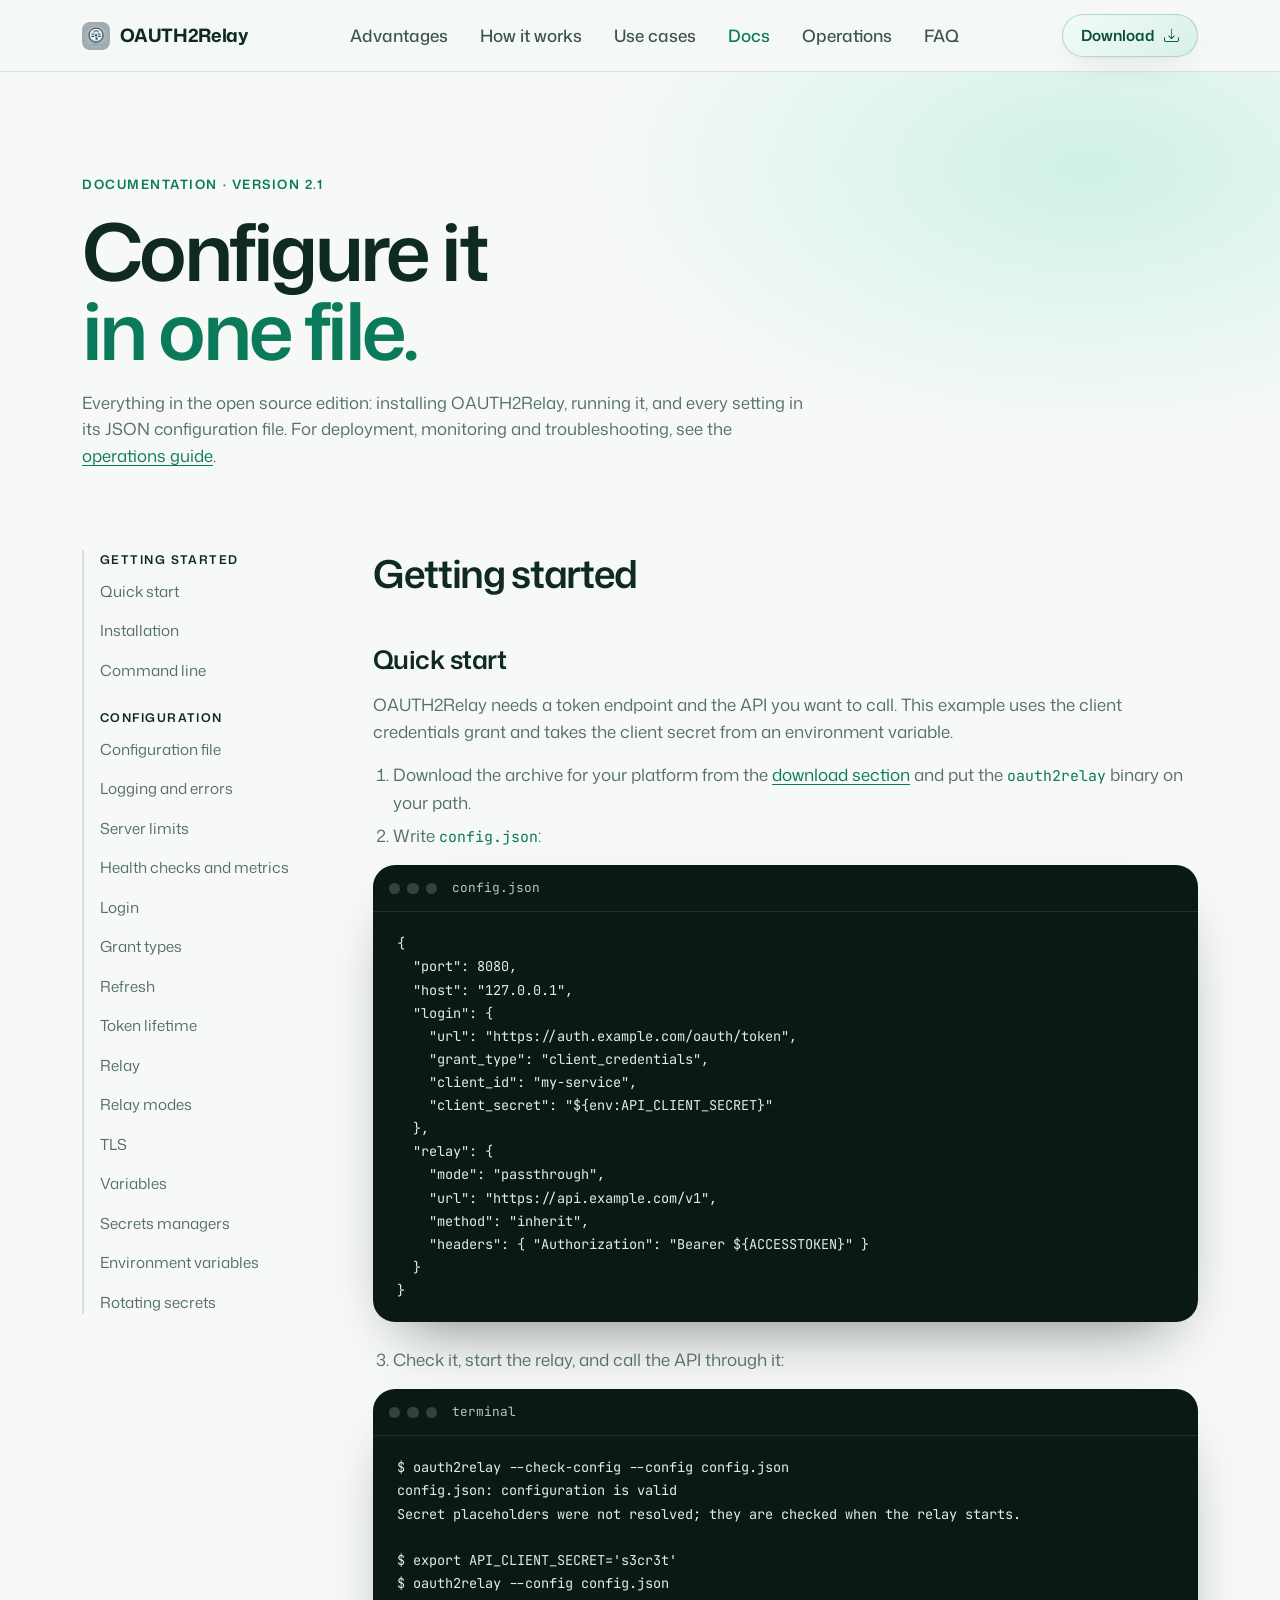
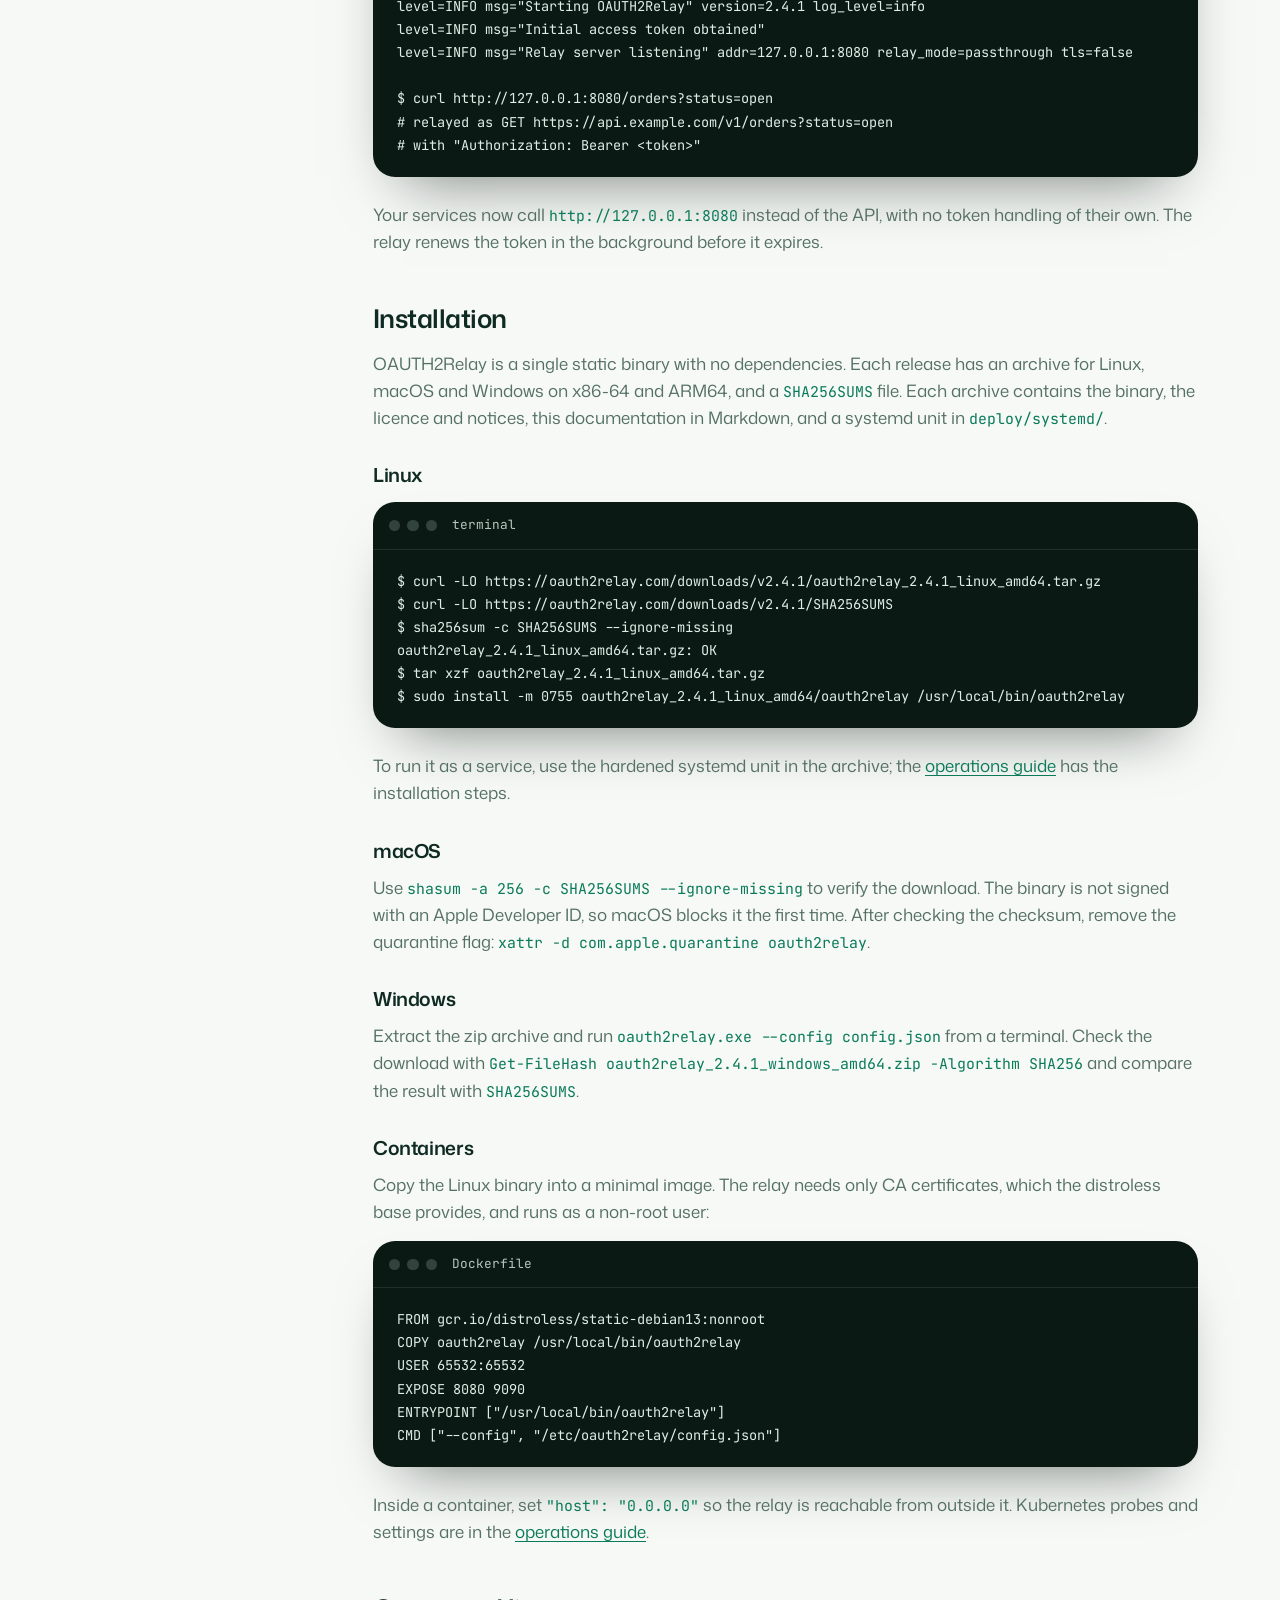
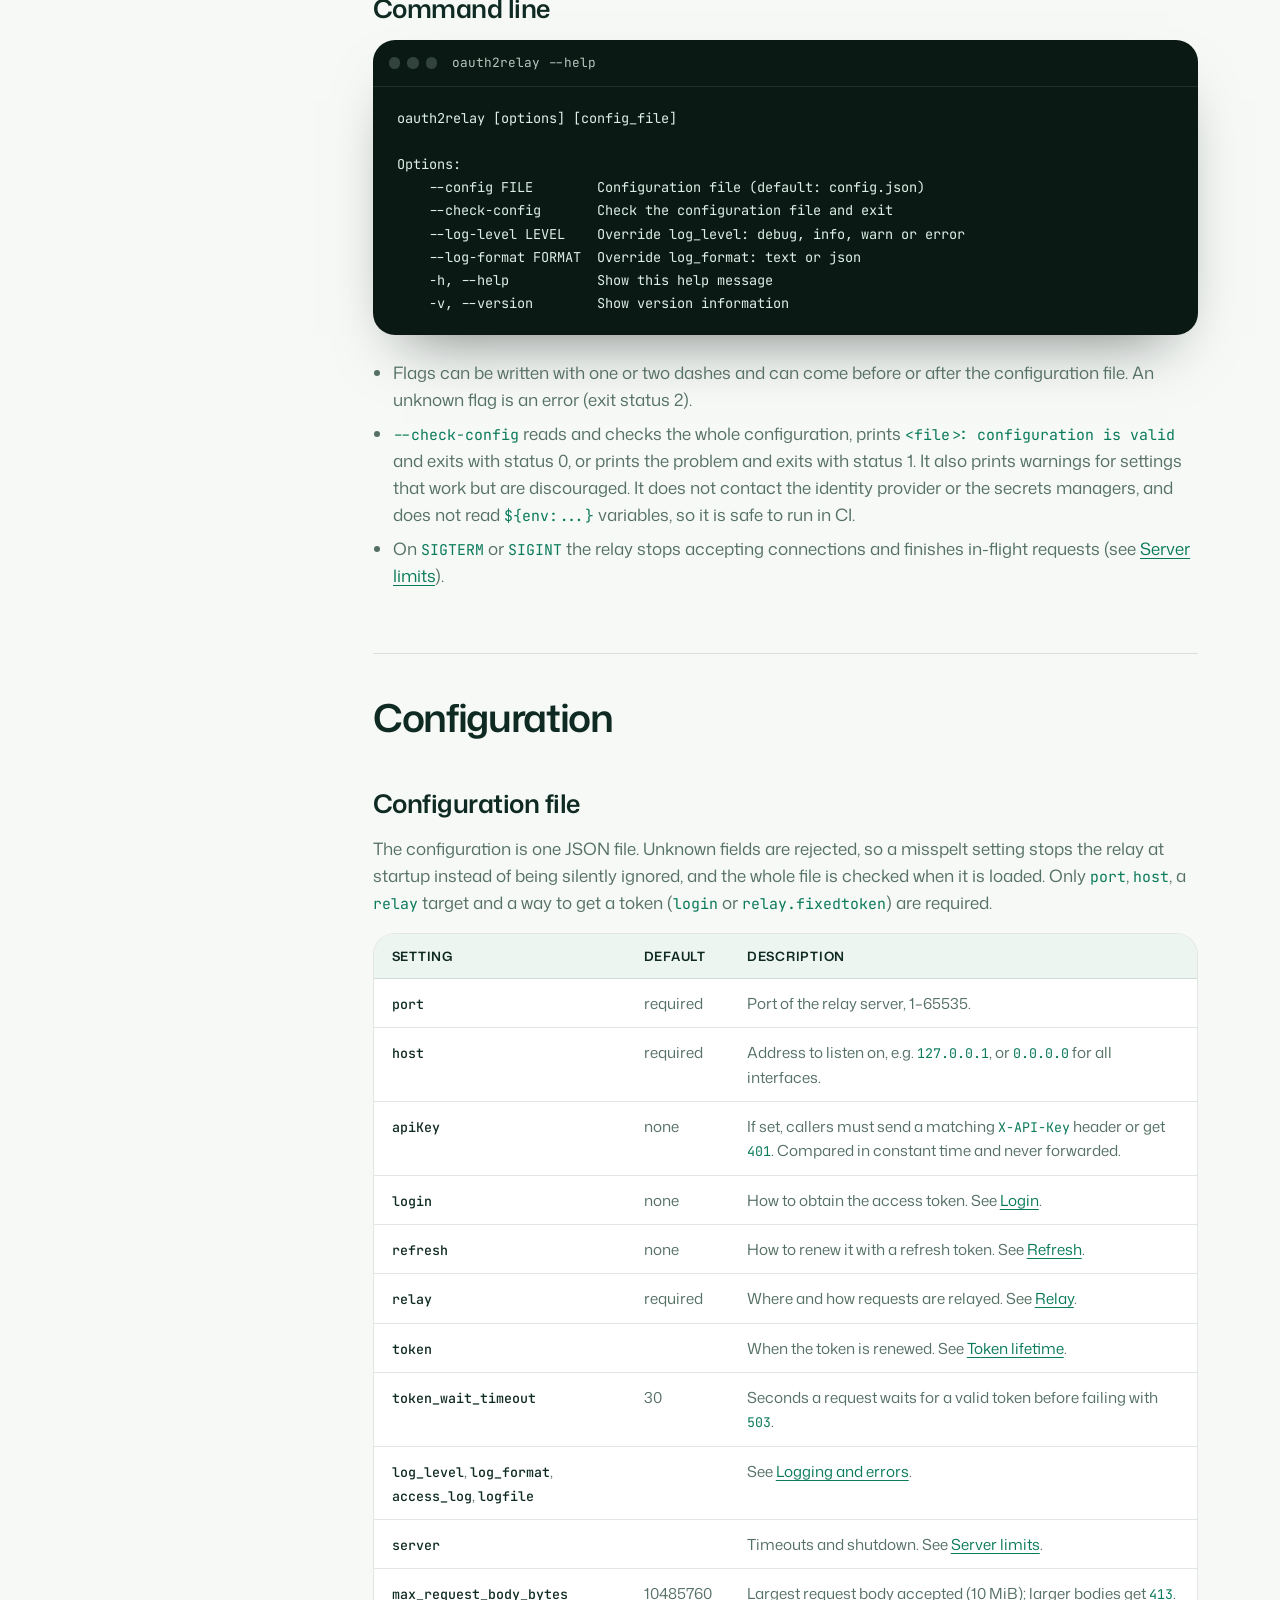
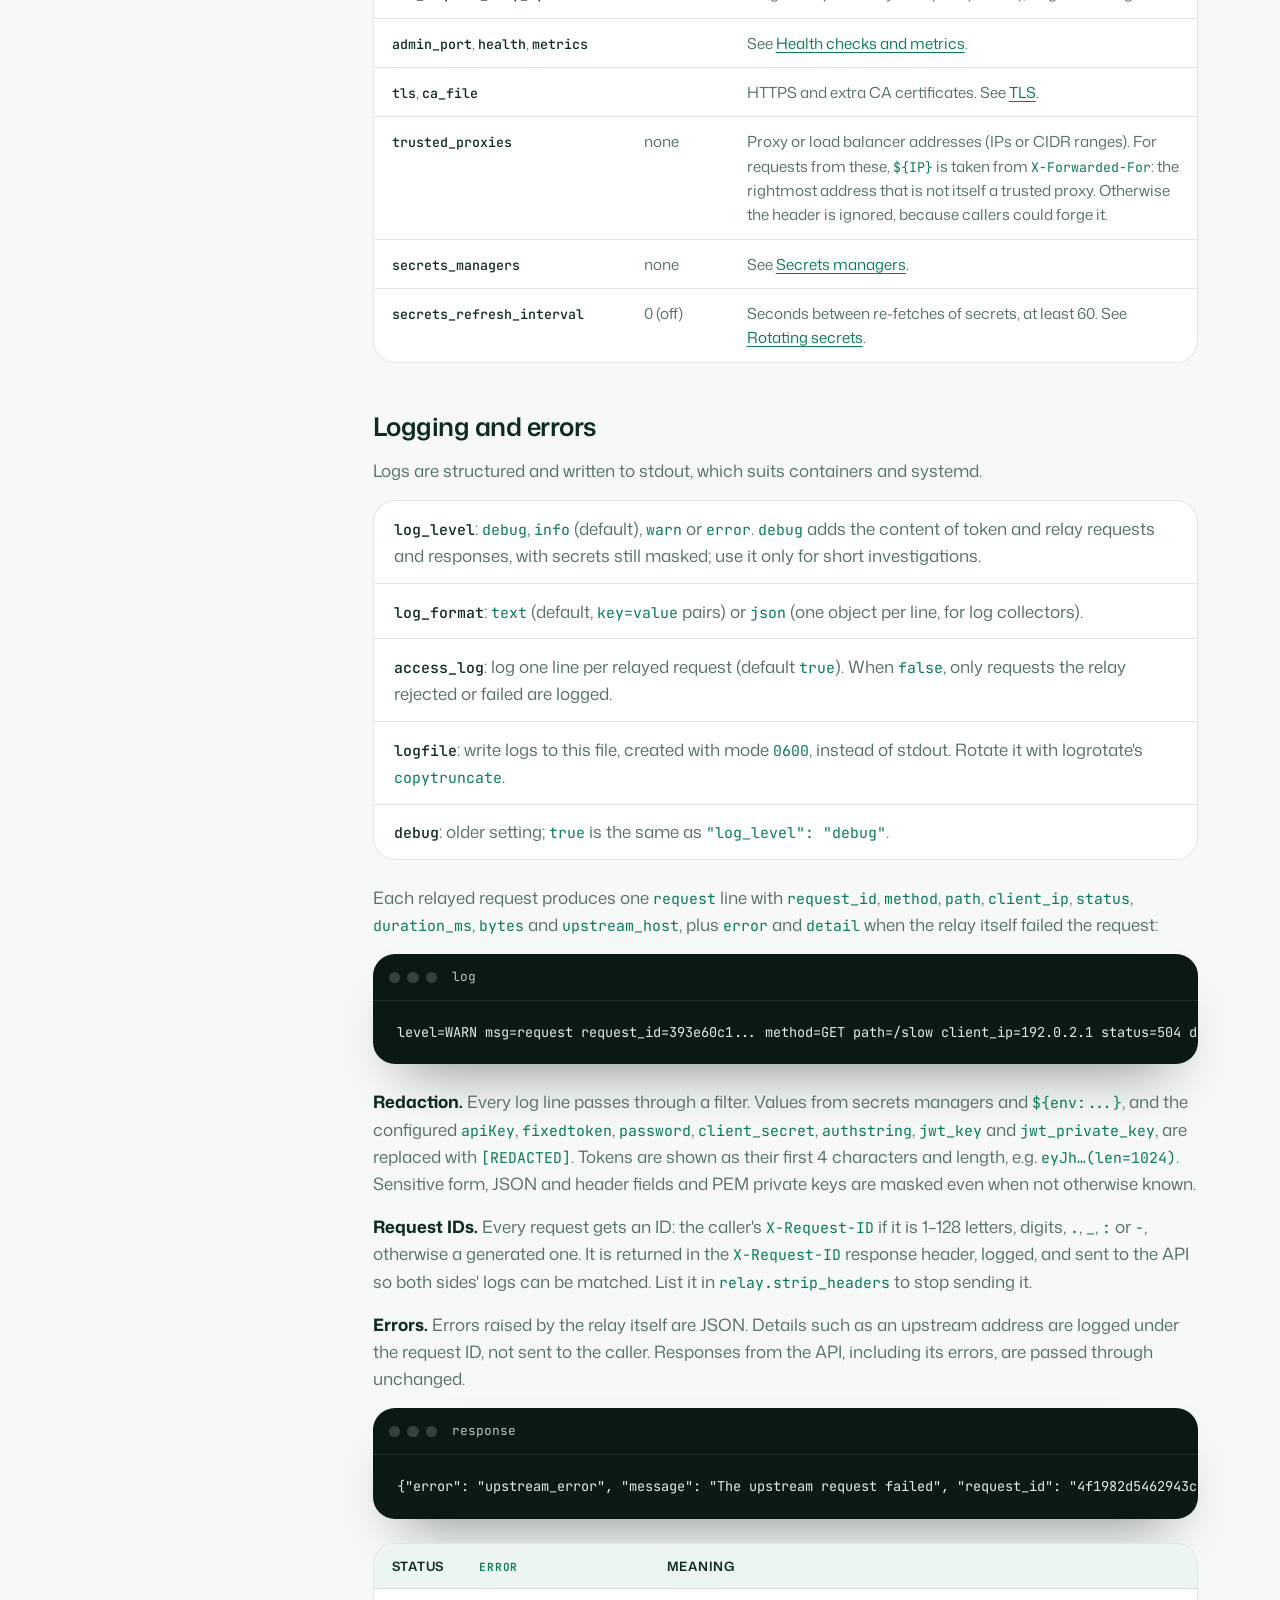
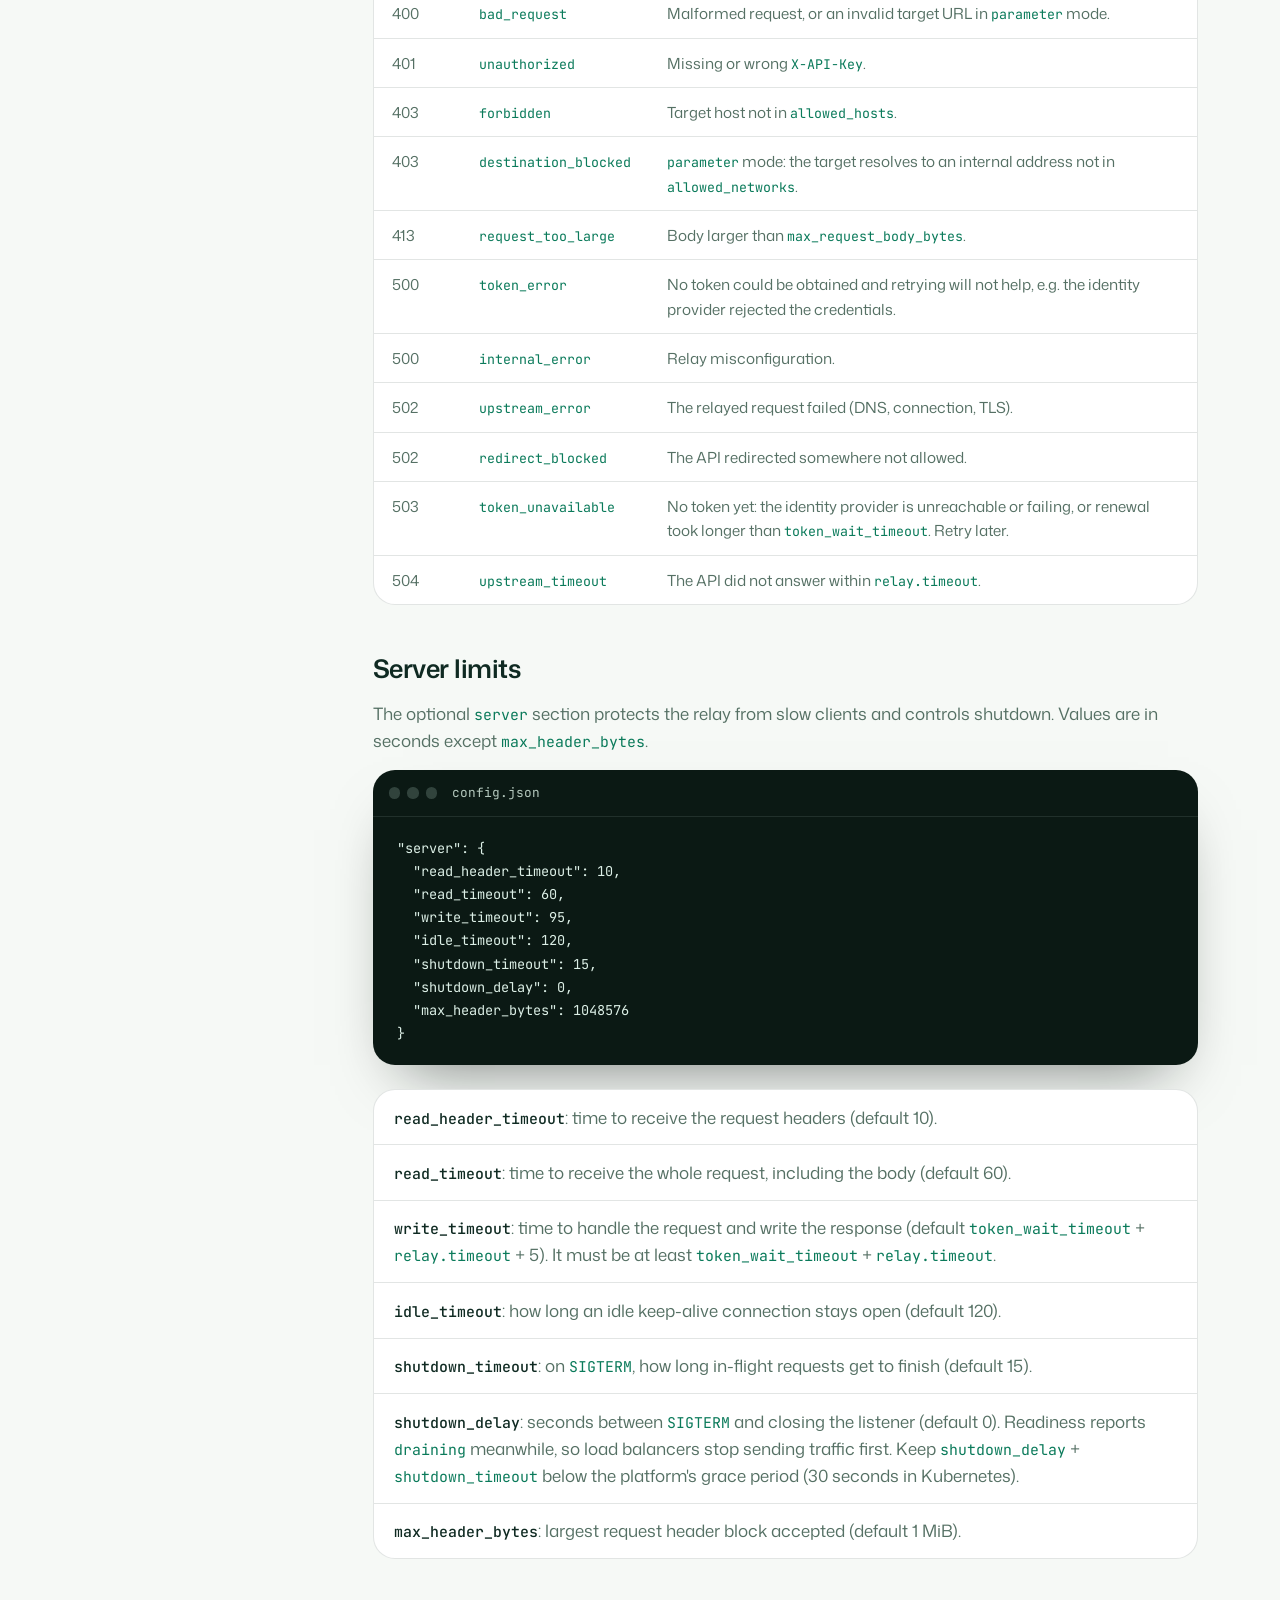
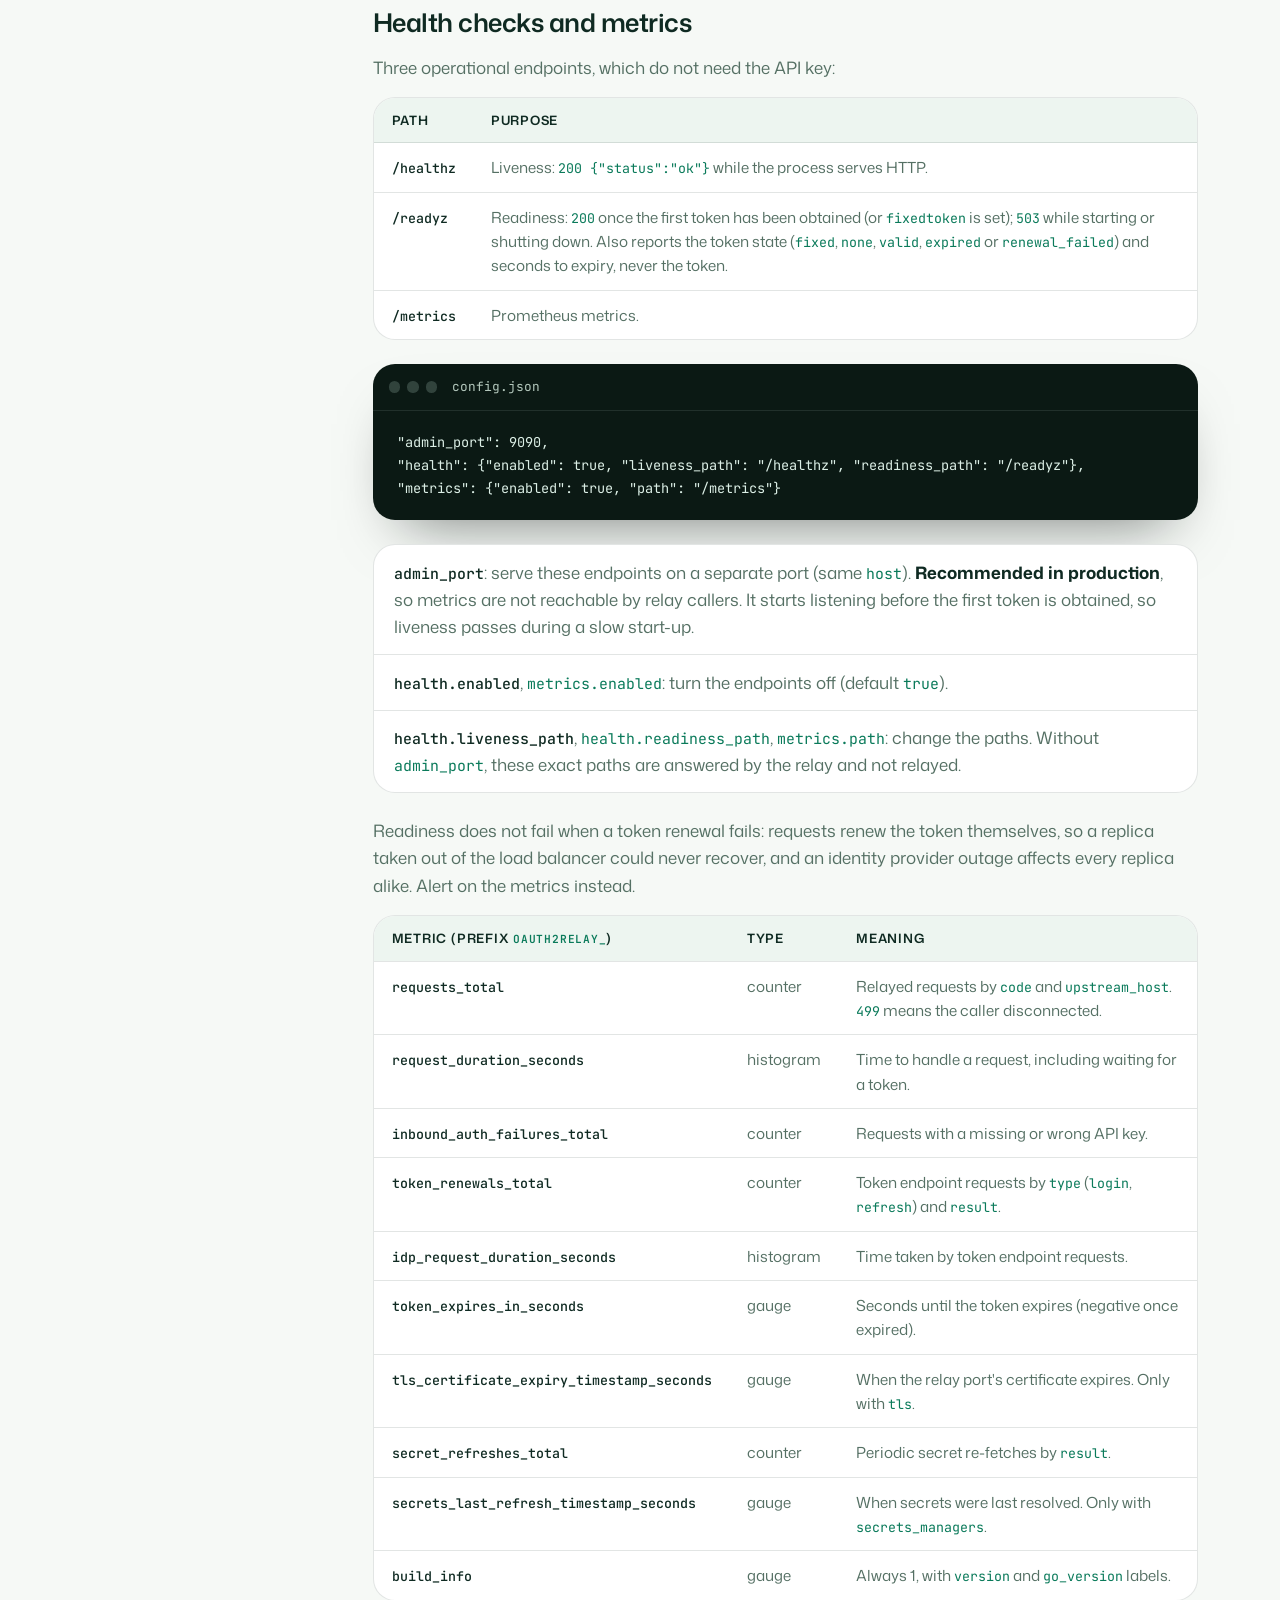
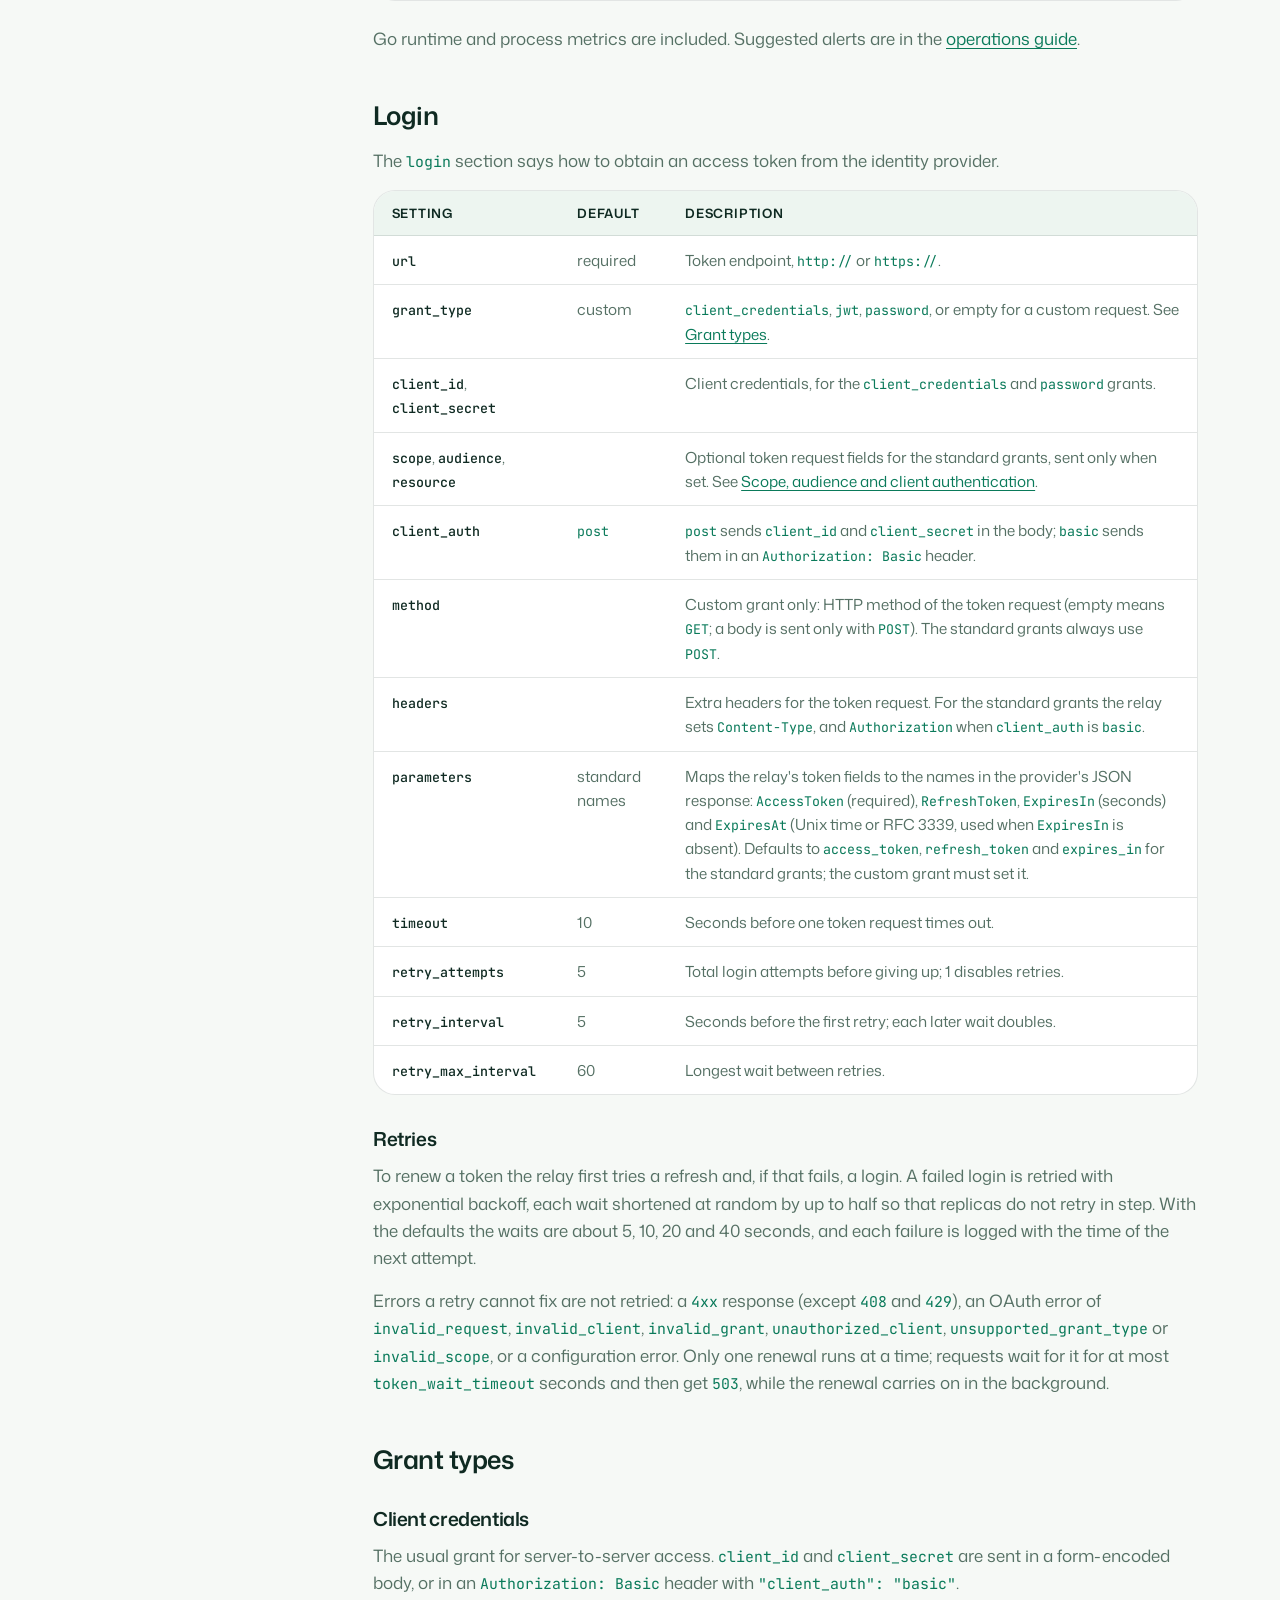
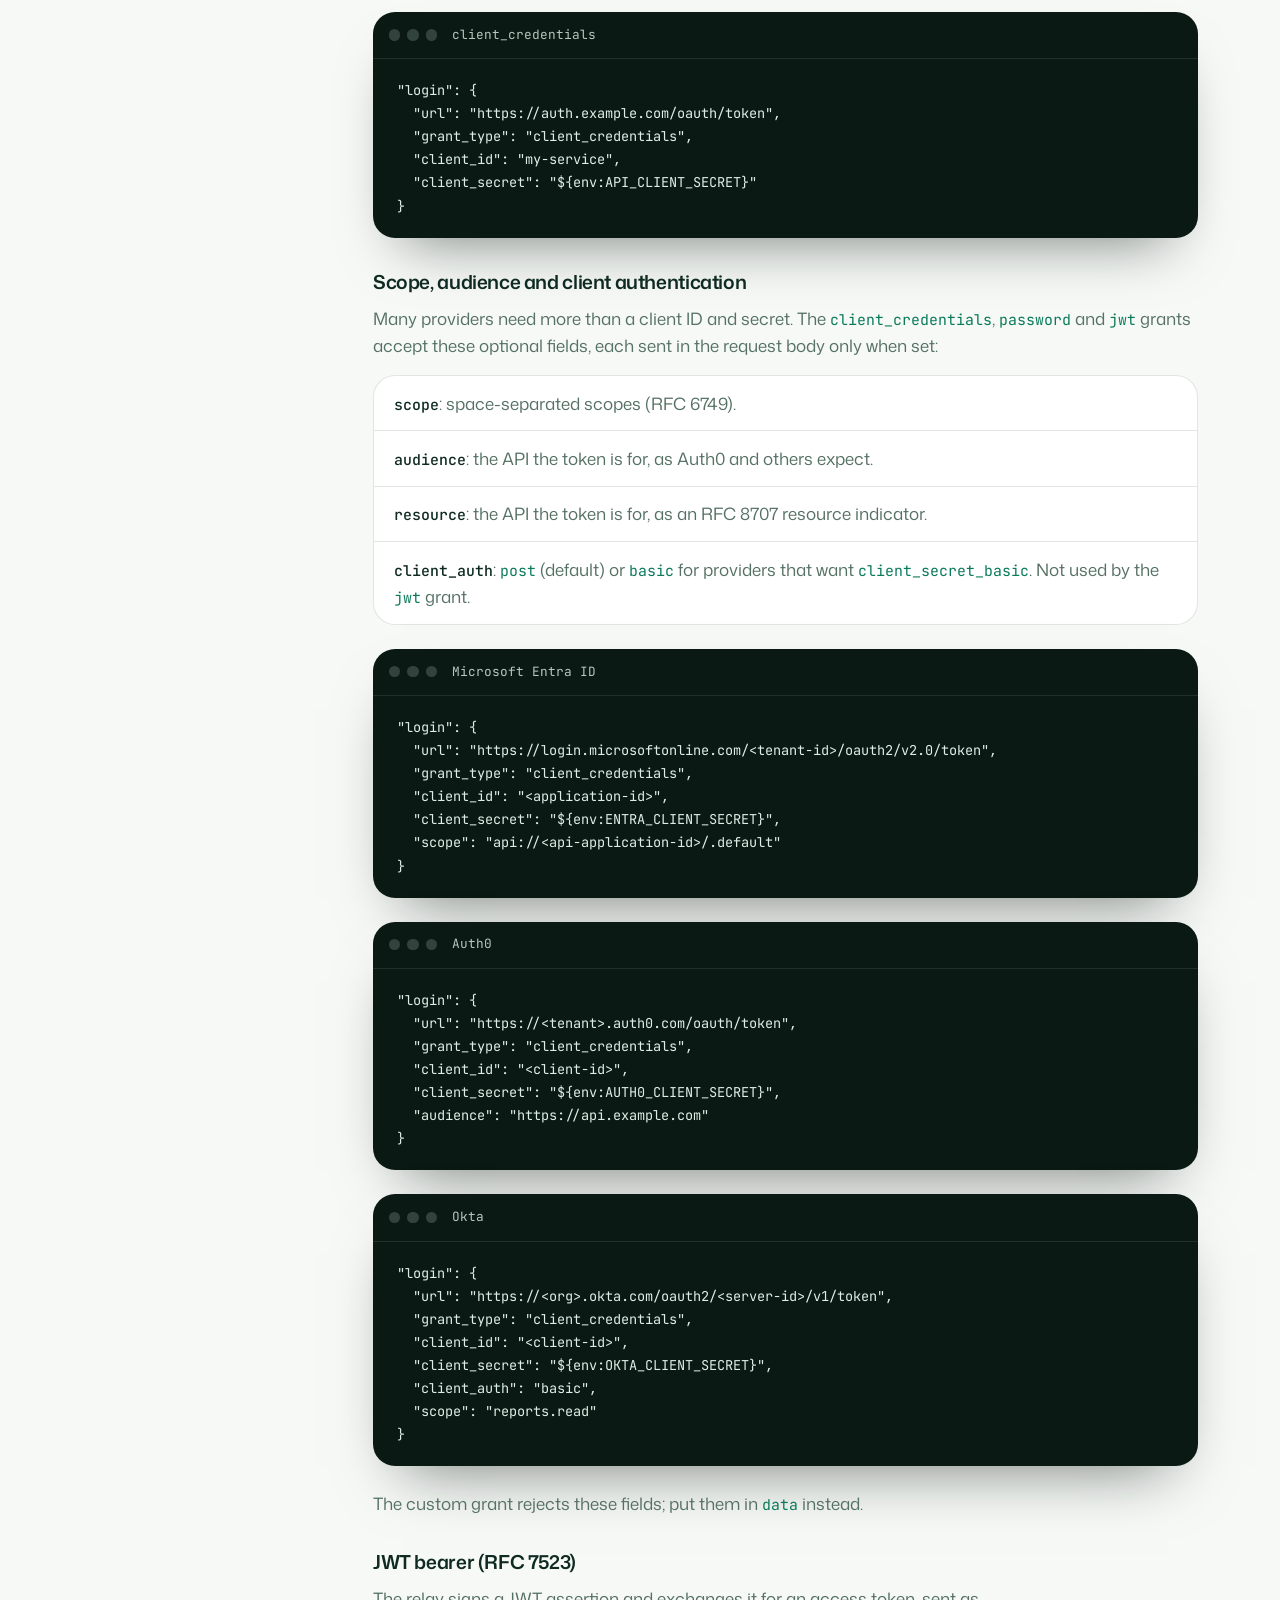
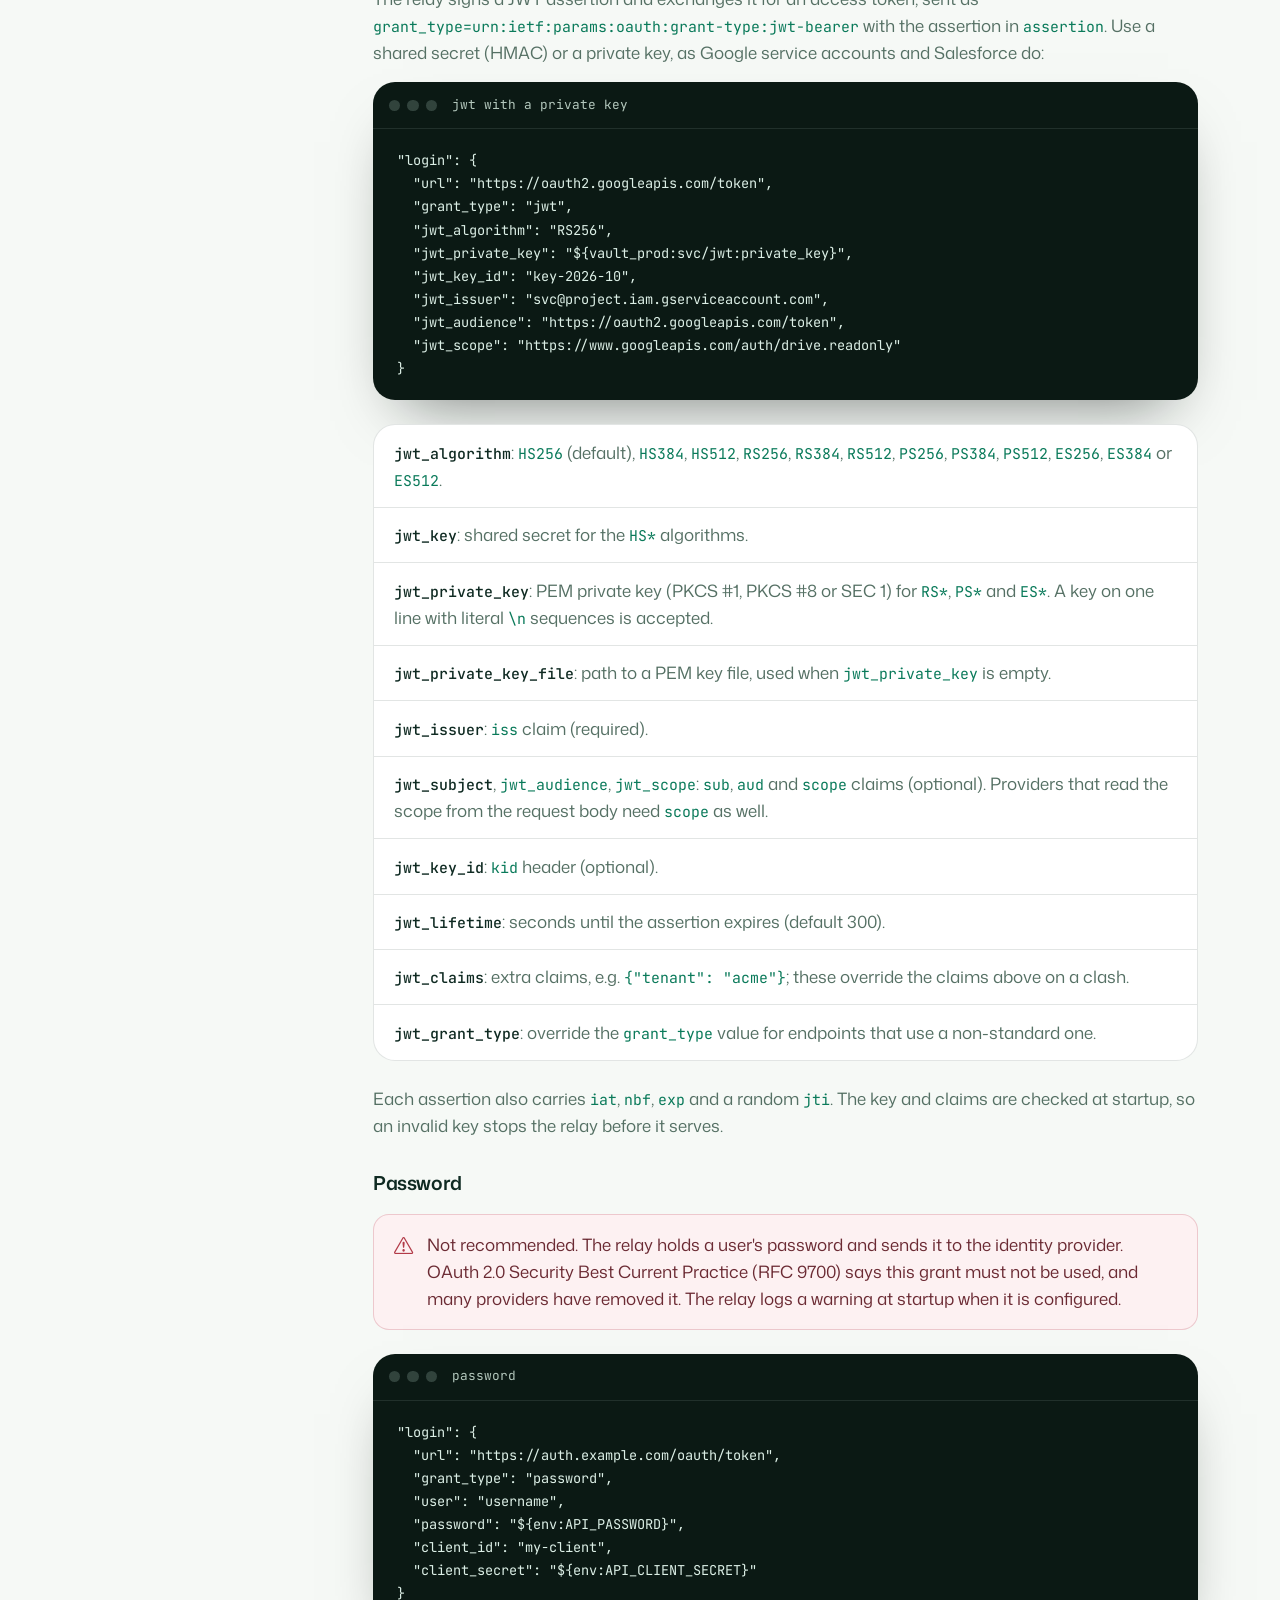
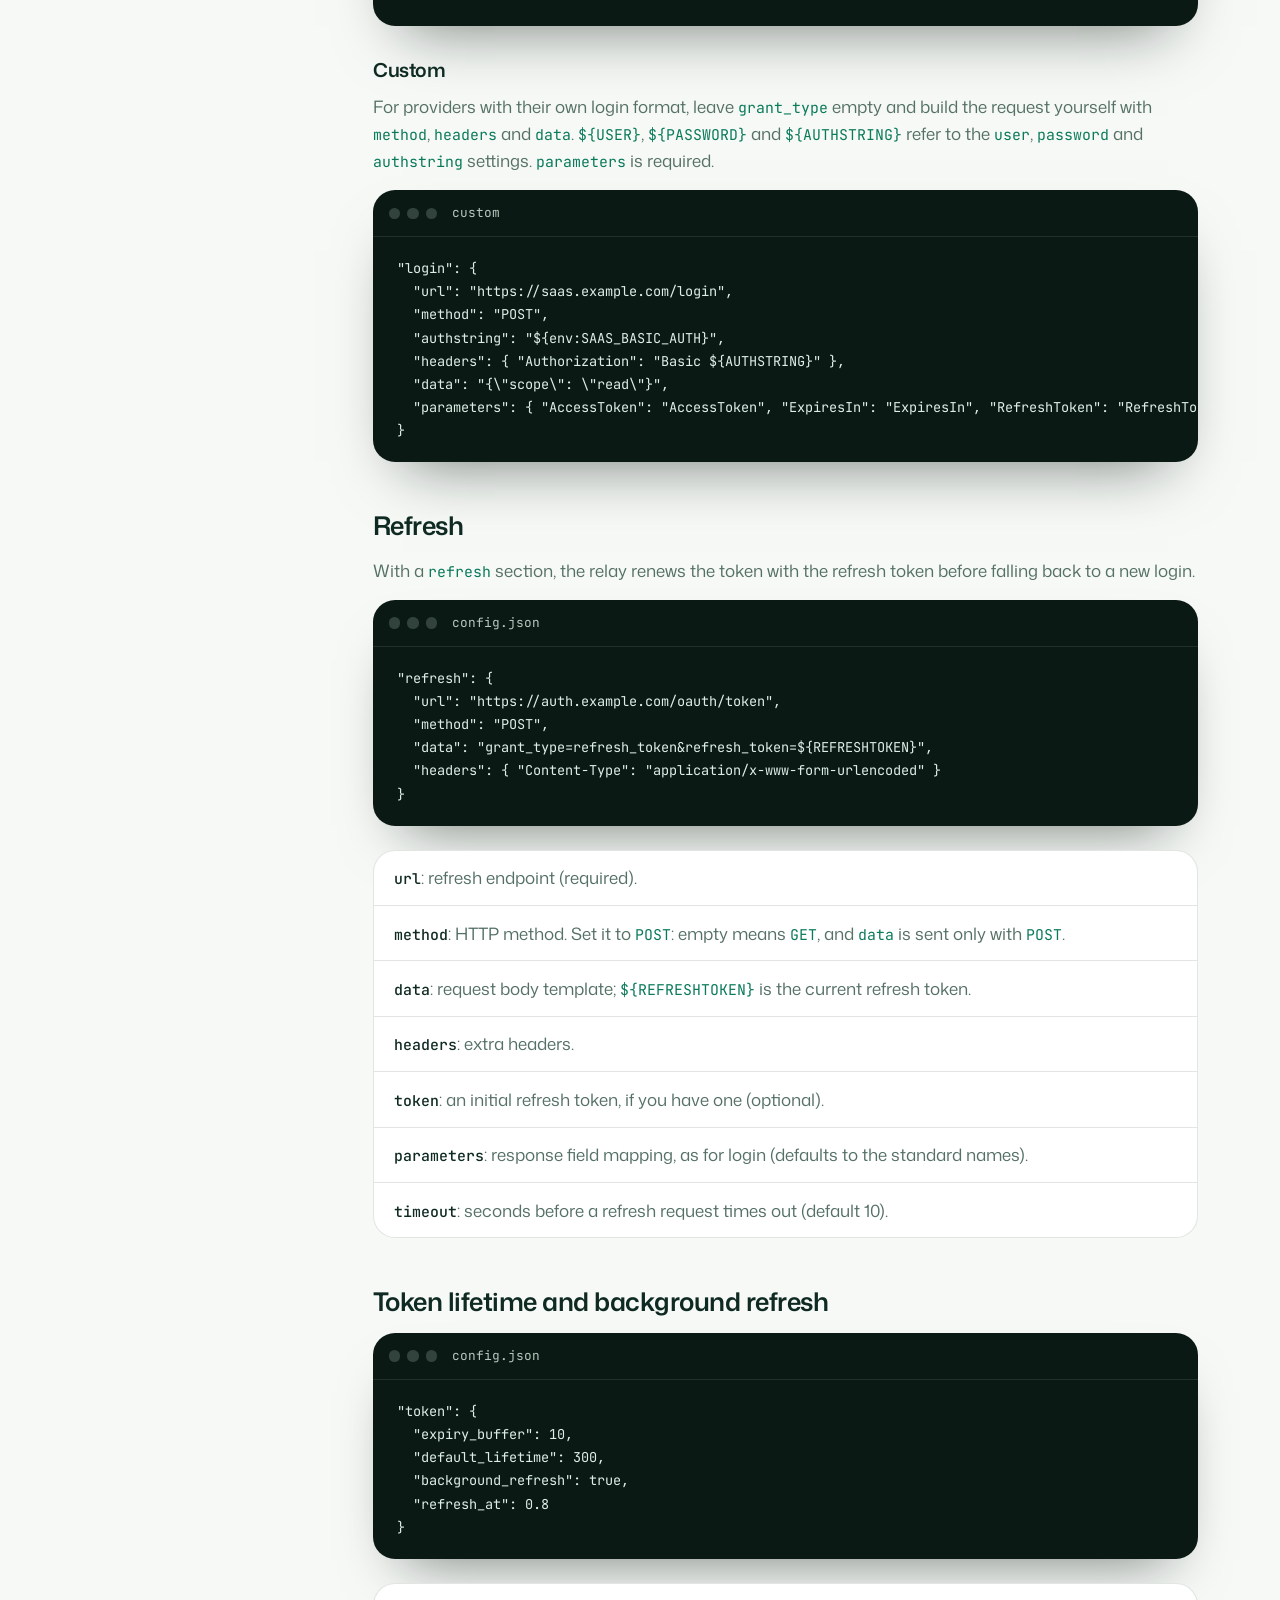
==== web/docs.html @ d6a61f17 "OAUTH2Relay 2.4.1 First public release of the source code. Earlier releases are described in the His" ====
<!DOCTYPE html>
<html lang="en">
<head>
  <meta charset="UTF-8">
  <!-- Google Tag Manager -->
  <script>(function(w,d,s,l,i){w[l]=w[l]||[];w[l].push({'gtm.start':
  new Date().getTime(),event:'gtm.js'});var f=d.getElementsByTagName(s)[0],
  j=d.createElement(s),dl=l!='dataLayer'?'&l='+l:'';j.async=true;j.src=
  'https://www.googletagmanager.com/gtm.js?id='+i+dl;f.parentNode.insertBefore(j,f);
  })(window,document,'script','dataLayer','GTM-TBHH2VX7');</script>
  <!-- End Google Tag Manager -->
  <link rel="icon" type="image/png" href="favicon.png">
  <meta name="viewport" content="width=device-width, initial-scale=1">
  <title>Documentation – OAUTH2Relay</title>
  <meta name="description" content="Install and configure OAUTH2Relay: quick start, command line, and the complete configuration reference for login, token renewal, relay modes, TLS, secrets managers and environment variables.">
  <link rel="canonical" href="https://oauth2relay.com/docs.html">
  <meta name="robots" content="index, follow">
  <meta name="theme-color" content="#0a7a5a">
  <link rel="apple-touch-icon" href="favicon.png">
  <meta property="og:type" content="website">
  <meta property="og:site_name" content="OAUTH2Relay">
  <meta property="og:url" content="https://oauth2relay.com/docs.html">
  <meta property="og:title" content="OAUTH2Relay documentation">
  <meta property="og:description" content="Quick start, installation and the complete configuration reference.">
  <meta property="og:image" content="https://oauth2relay.com/og-image.jpg">
  <meta name="twitter:card" content="summary_large_image">
  <link rel="preconnect" href="https://fonts.googleapis.com">
  <link rel="preconnect" href="https://fonts.gstatic.com" crossorigin>
  <link href="https://fonts.googleapis.com/css2?family=JetBrains+Mono:wght@400;500&family=Mona+Sans:wght@400..700&display=swap" rel="stylesheet">
  <link href="https://cdn.jsdelivr.net/npm/bootstrap@5.3.0/dist/css/bootstrap.min.css" rel="stylesheet">
  <link rel="stylesheet" href="https://cdn.jsdelivr.net/npm/bootstrap-icons@1.11.3/font/bootstrap-icons.css">
  <link rel="stylesheet" href="styles.css">
</head>
<body>
  <noscript><iframe src="https://www.googletagmanager.com/ns.html?id=GTM-TBHH2VX7"
  height="0" width="0" style="display:none;visibility:hidden"></iframe></noscript>

  <header class="site-header">
    <div class="container d-flex align-items-center justify-content-between">
      <a class="brand" href="index.html">
        <img src="favicon.png" alt="" width="28" height="28">
        <span>OAUTH2Relay</span>
      </a>
      <nav class="site-nav d-none d-lg-flex" aria-label="Main">
        <a href="index.html#advantages">Advantages</a>
        <a href="index.html#how-it-works">How it works</a>
        <a href="index.html#use-cases">Use cases</a>
        <a href="docs.html" aria-current="page">Docs</a>
        <a href="operations.html">Operations</a>
        <a href="index.html#faq">FAQ</a>
      </nav>
      <a class="btn-pill btn-pill-primary btn-pill-sm" href="index.html#download">Download <i class="bi bi-download"></i></a>
    </div>
  </header>

  <main id="top">

  <section class="page-hero">
    <div class="container">
      <p class="eyebrow">Documentation · version 2.1</p>
      <h1 class="display-title">Configure it<br><em>in one file.</em></h1>
      <p class="lead-muted">Everything in the open source edition: installing OAUTH2Relay, running it, and every setting in its JSON configuration file. For deployment, monitoring and troubleshooting, see the <a href="operations.html">operations guide</a>.</p>
    </div>
  </section>

  <section class="section pt-0">
    <div class="container">
      <div class="row g-4 g-lg-5">
        <div class="col-lg-3 d-none d-lg-block">
          <nav class="guide-toc" aria-label="Documentation">
            <span class="toc-group">Getting started</span>
            <a href="#quickstart">Quick start</a>
            <a href="#install">Installation</a>
            <a href="#cli">Command line</a>
            <span class="toc-group">Configuration</span>
            <a href="#reference">Configuration file</a>
            <a href="#logging">Logging and errors</a>
            <a href="#server">Server limits</a>
            <a href="#health">Health checks and metrics</a>
            <a href="#login">Login</a>
            <a href="#grants">Grant types</a>
            <a href="#refresh">Refresh</a>
            <a href="#token">Token lifetime</a>
            <a href="#relay">Relay</a>
            <a href="#modes">Relay modes</a>
            <a href="#tls">TLS</a>
            <a href="#variables">Variables</a>
            <a href="#secrets">Secrets managers</a>
            <a href="#env">Environment variables</a>
            <a href="#rotation">Rotating secrets</a>
            <a href="#example">Complete example</a>
            <span class="toc-group">More</span>
            <a href="#upgrading">Upgrade notes</a>
            <a href="#security">Security</a>
          </nav>
        </div>

        <div class="col-lg-9 guide">

          <!-- ============ Getting started ============ -->
          <h2 id="getting-started">Getting started</h2>

          <h3 id="quickstart">Quick start</h3>
          <p>OAUTH2Relay needs a token endpoint and the API you want to call. This example uses the client credentials grant and takes the client secret from an environment variable.</p>
          <ol>
            <li>Download the archive for your platform from the <a href="index.html#download">download section</a> and put the <code>oauth2relay</code> binary on your path.</li>
            <li>Write <code>config.json</code>:</li>
          </ol>
          <div class="code-window">
            <div class="code-window-bar"><i></i><i></i><i></i><span>config.json</span></div>
            <pre><code>{
  "port": 8080,
  "host": "127.0.0.1",
  "login": {
    "url": "https://auth.example.com/oauth/token",
    "grant_type": "client_credentials",
    "client_id": "my-service",
    "client_secret": "${env:API_CLIENT_SECRET}"
  },
  "relay": {
    "mode": "passthrough",
    "url": "https://api.example.com/v1",
    "method": "inherit",
    "headers": { "Authorization": "Bearer ${ACCESSTOKEN}" }
  }
}</code></pre>
          </div>
          <ol start="3">
            <li>Check it, start the relay, and call the API through it:</li>
          </ol>
          <div class="code-window">
            <div class="code-window-bar"><i></i><i></i><i></i><span>terminal</span></div>
            <pre><code>$ oauth2relay --check-config --config config.json
config.json: configuration is valid
Secret placeholders were not resolved; they are checked when the relay starts.

$ export API_CLIENT_SECRET='s3cr3t'
$ oauth2relay --config config.json
level=INFO msg="Starting OAUTH2Relay" version=2.4.1 log_level=info
level=INFO msg="Initial access token obtained"
level=INFO msg="Relay server listening" addr=127.0.0.1:8080 relay_mode=passthrough tls=false

$ curl http://127.0.0.1:8080/orders?status=open
# relayed as GET https://api.example.com/v1/orders?status=open
# with "Authorization: Bearer &lt;token&gt;"</code></pre>
          </div>
          <p>Your services now call <code>http://127.0.0.1:8080</code> instead of the API, with no token handling of their own. The relay renews the token in the background before it expires.</p>

          <h3 id="install">Installation</h3>
          <p>OAUTH2Relay is a single static binary with no dependencies. Each release has an archive for Linux, macOS and Windows on x86-64 and ARM64, and a <code>SHA256SUMS</code> file. Each archive contains the binary, the licence and notices, this documentation in Markdown, and a systemd unit in <code>deploy/systemd/</code>.</p>
          <h4>Linux</h4>
          <div class="code-window">
            <div class="code-window-bar"><i></i><i></i><i></i><span>terminal</span></div>
            <pre><code>$ curl -LO https://oauth2relay.com/downloads/v2.4.1/oauth2relay_2.4.1_linux_amd64.tar.gz
$ curl -LO https://oauth2relay.com/downloads/v2.4.1/SHA256SUMS
$ sha256sum -c SHA256SUMS --ignore-missing
oauth2relay_2.4.1_linux_amd64.tar.gz: OK
$ tar xzf oauth2relay_2.4.1_linux_amd64.tar.gz
$ sudo install -m 0755 oauth2relay_2.4.1_linux_amd64/oauth2relay /usr/local/bin/oauth2relay</code></pre>
          </div>
          <p>To run it as a service, use the hardened systemd unit in the archive; the <a href="operations.html#systemd">operations guide</a> has the installation steps.</p>
          <h4>macOS</h4>
          <p>Use <code>shasum -a 256 -c SHA256SUMS --ignore-missing</code> to verify the download. The binary is not signed with an Apple Developer ID, so macOS blocks it the first time. After checking the checksum, remove the quarantine flag: <code>xattr -d com.apple.quarantine oauth2relay</code>.</p>
          <h4>Windows</h4>
          <p>Extract the zip archive and run <code>oauth2relay.exe --config config.json</code> from a terminal. Check the download with <code>Get-FileHash oauth2relay_2.4.1_windows_amd64.zip -Algorithm SHA256</code> and compare the result with <code>SHA256SUMS</code>.</p>
          <h4>Containers</h4>
          <p>Copy the Linux binary into a minimal image. The relay needs only CA certificates, which the distroless base provides, and runs as a non-root user:</p>
          <div class="code-window">
            <div class="code-window-bar"><i></i><i></i><i></i><span>Dockerfile</span></div>
            <pre><code>FROM gcr.io/distroless/static-debian13:nonroot
COPY oauth2relay /usr/local/bin/oauth2relay
USER 65532:65532
EXPOSE 8080 9090
ENTRYPOINT ["/usr/local/bin/oauth2relay"]
CMD ["--config", "/etc/oauth2relay/config.json"]</code></pre>
          </div>
          <p>Inside a container, set <code>"host": "0.0.0.0"</code> so the relay is reachable from outside it. Kubernetes probes and settings are in the <a href="operations.html#kubernetes">operations guide</a>.</p>

          <h3 id="cli">Command line</h3>
          <div class="code-window">
            <div class="code-window-bar"><i></i><i></i><i></i><span>oauth2relay --help</span></div>
            <pre><code>oauth2relay [options] [config_file]

Options:
    --config FILE        Configuration file (default: config.json)
    --check-config       Check the configuration file and exit
    --log-level LEVEL    Override log_level: debug, info, warn or error
    --log-format FORMAT  Override log_format: text or json
    -h, --help           Show this help message
    -v, --version        Show version information</code></pre>
          </div>
          <ul>
            <li>Flags can be written with one or two dashes and can come before or after the configuration file. An unknown flag is an error (exit status 2).</li>
            <li><code>--check-config</code> reads and checks the whole configuration, prints <code>&lt;file&gt;: configuration is valid</code> and exits with status 0, or prints the problem and exits with status 1. It also prints warnings for settings that work but are discouraged. It does not contact the identity provider or the secrets managers, and does not read <code>${env:...}</code> variables, so it is safe to run in CI.</li>
            <li>On <code>SIGTERM</code> or <code>SIGINT</code> the relay stops accepting connections and finishes in-flight requests (see <a href="#server">Server limits</a>).</li>
          </ul>

          <!-- ============ Configuration ============ -->
          <h2 id="configuration">Configuration</h2>

          <h3 id="reference">Configuration file</h3>
          <p>The configuration is one JSON file. Unknown fields are rejected, so a misspelt setting stops the relay at startup instead of being silently ignored, and the whole file is checked when it is loaded. Only <code>port</code>, <code>host</code>, a <code>relay</code> target and a way to get a token (<code>login</code> or <code>relay.fixedtoken</code>) are required.</p>
          <div class="ref-table-wrap">
            <table class="ref-table">
              <thead><tr><th>Setting</th><th>Default</th><th>Description</th></tr></thead>
              <tbody>
                <tr><td><code>port</code></td><td>required</td><td>Port of the relay server, 1–65535.</td></tr>
                <tr><td><code>host</code></td><td>required</td><td>Address to listen on, e.g. <code>127.0.0.1</code>, or <code>0.0.0.0</code> for all interfaces.</td></tr>
                <tr><td><code>apiKey</code></td><td>none</td><td>If set, callers must send a matching <code>X-API-Key</code> header or get <code>401</code>. Compared in constant time and never forwarded.</td></tr>
                <tr><td><code>login</code></td><td>none</td><td>How to obtain the access token. See <a href="#login">Login</a>.</td></tr>
                <tr><td><code>refresh</code></td><td>none</td><td>How to renew it with a refresh token. See <a href="#refresh">Refresh</a>.</td></tr>
                <tr><td><code>relay</code></td><td>required</td><td>Where and how requests are relayed. See <a href="#relay">Relay</a>.</td></tr>
                <tr><td><code>token</code></td><td></td><td>When the token is renewed. See <a href="#token">Token lifetime</a>.</td></tr>
                <tr><td><code>token_wait_timeout</code></td><td>30</td><td>Seconds a request waits for a valid token before failing with <code>503</code>.</td></tr>
                <tr><td><code>log_level</code>, <code>log_format</code>, <code>access_log</code>, <code>logfile</code></td><td></td><td>See <a href="#logging">Logging and errors</a>.</td></tr>
                <tr><td><code>server</code></td><td></td><td>Timeouts and shutdown. See <a href="#server">Server limits</a>.</td></tr>
                <tr><td><code>max_request_body_bytes</code></td><td>10485760</td><td>Largest request body accepted (10 MiB); larger bodies get <code>413</code>.</td></tr>
                <tr><td><code>admin_port</code>, <code>health</code>, <code>metrics</code></td><td></td><td>See <a href="#health">Health checks and metrics</a>.</td></tr>
                <tr><td><code>tls</code>, <code>ca_file</code></td><td></td><td>HTTPS and extra CA certificates. See <a href="#tls">TLS</a>.</td></tr>
                <tr><td><code>trusted_proxies</code></td><td>none</td><td>Proxy or load balancer addresses (IPs or CIDR ranges). For requests from these, <code>${IP}</code> is taken from <code>X-Forwarded-For</code>: the rightmost address that is not itself a trusted proxy. Otherwise the header is ignored, because callers could forge it.</td></tr>
                <tr><td><code>secrets_managers</code></td><td>none</td><td>See <a href="#secrets">Secrets managers</a>.</td></tr>
                <tr><td><code>secrets_refresh_interval</code></td><td>0 (off)</td><td>Seconds between re-fetches of secrets, at least 60. See <a href="#rotation">Rotating secrets</a>.</td></tr>
              </tbody>
            </table>
          </div>

          <h3 id="logging">Logging and errors</h3>
          <p>Logs are structured and written to stdout, which suits containers and systemd.</p>
          <ul class="param-list">
            <li><code>log_level</code>: <code>debug</code>, <code>info</code> (default), <code>warn</code> or <code>error</code>. <code>debug</code> adds the content of token and relay requests and responses, with secrets still masked; use it only for short investigations.</li>
            <li><code>log_format</code>: <code>text</code> (default, <code>key=value</code> pairs) or <code>json</code> (one object per line, for log collectors).</li>
            <li><code>access_log</code>: log one line per relayed request (default <code>true</code>). When <code>false</code>, only requests the relay rejected or failed are logged.</li>
            <li><code>logfile</code>: write logs to this file, created with mode <code>0600</code>, instead of stdout. Rotate it with logrotate's <code>copytruncate</code>.</li>
            <li><code>debug</code>: older setting; <code>true</code> is the same as <code>"log_level": "debug"</code>.</li>
          </ul>
          <p>Each relayed request produces one <code>request</code> line with <code>request_id</code>, <code>method</code>, <code>path</code>, <code>client_ip</code>, <code>status</code>, <code>duration_ms</code>, <code>bytes</code> and <code>upstream_host</code>, plus <code>error</code> and <code>detail</code> when the relay itself failed the request:</p>
          <div class="code-window">
            <div class="code-window-bar"><i></i><i></i><i></i><span>log</span></div>
            <pre><code>level=WARN msg=request request_id=393e60c1... method=GET path=/slow client_ip=192.0.2.1 status=504 duration_ms=1001.7 bytes=134 upstream_host=api.example.com error=upstream_timeout detail="... context deadline exceeded ..."</code></pre>
          </div>
          <p><strong>Redaction.</strong> Every log line passes through a filter. Values from secrets managers and <code>${env:...}</code>, and the configured <code>apiKey</code>, <code>fixedtoken</code>, <code>password</code>, <code>client_secret</code>, <code>authstring</code>, <code>jwt_key</code> and <code>jwt_private_key</code>, are replaced with <code>[REDACTED]</code>. Tokens are shown as their first 4 characters and length, e.g. <code>eyJh…(len=1024)</code>. Sensitive form, JSON and header fields and PEM private keys are masked even when not otherwise known.</p>
          <p><strong>Request IDs.</strong> Every request gets an ID: the caller's <code>X-Request-ID</code> if it is 1–128 letters, digits, <code>.</code>, <code>_</code>, <code>:</code> or <code>-</code>, otherwise a generated one. It is returned in the <code>X-Request-ID</code> response header, logged, and sent to the API so both sides' logs can be matched. List it in <code>relay.strip_headers</code> to stop sending it.</p>
          <p><strong>Errors.</strong> Errors raised by the relay itself are JSON. Details such as an upstream address are logged under the request ID, not sent to the caller. Responses from the API, including its errors, are passed through unchanged.</p>
          <div class="code-window">
            <div class="code-window-bar"><i></i><i></i><i></i><span>response</span></div>
            <pre><code>{"error": "upstream_error", "message": "The upstream request failed", "request_id": "4f1982d5462943cf..."}</code></pre>
          </div>
          <div class="ref-table-wrap">
            <table class="ref-table">
              <thead><tr><th>Status</th><th><code>error</code></th><th>Meaning</th></tr></thead>
              <tbody>
                <tr><td>400</td><td><code>bad_request</code></td><td>Malformed request, or an invalid target URL in <code>parameter</code> mode.</td></tr>
                <tr><td>401</td><td><code>unauthorized</code></td><td>Missing or wrong <code>X-API-Key</code>.</td></tr>
                <tr><td>403</td><td><code>forbidden</code></td><td>Target host not in <code>allowed_hosts</code>.</td></tr>
                <tr><td>403</td><td><code>destination_blocked</code></td><td><code>parameter</code> mode: the target resolves to an internal address not in <code>allowed_networks</code>.</td></tr>
                <tr><td>413</td><td><code>request_too_large</code></td><td>Body larger than <code>max_request_body_bytes</code>.</td></tr>
                <tr><td>500</td><td><code>token_error</code></td><td>No token could be obtained and retrying will not help, e.g. the identity provider rejected the credentials.</td></tr>
                <tr><td>500</td><td><code>internal_error</code></td><td>Relay misconfiguration.</td></tr>
                <tr><td>502</td><td><code>upstream_error</code></td><td>The relayed request failed (DNS, connection, TLS).</td></tr>
                <tr><td>502</td><td><code>redirect_blocked</code></td><td>The API redirected somewhere not allowed.</td></tr>
                <tr><td>503</td><td><code>token_unavailable</code></td><td>No token yet: the identity provider is unreachable or failing, or renewal took longer than <code>token_wait_timeout</code>. Retry later.</td></tr>
                <tr><td>504</td><td><code>upstream_timeout</code></td><td>The API did not answer within <code>relay.timeout</code>.</td></tr>
              </tbody>
            </table>
          </div>

          <h3 id="server">Server limits</h3>
          <p>The optional <code>server</code> section protects the relay from slow clients and controls shutdown. Values are in seconds except <code>max_header_bytes</code>.</p>
          <div class="code-window">
            <div class="code-window-bar"><i></i><i></i><i></i><span>config.json</span></div>
            <pre><code>"server": {
  "read_header_timeout": 10,
  "read_timeout": 60,
  "write_timeout": 95,
  "idle_timeout": 120,
  "shutdown_timeout": 15,
  "shutdown_delay": 0,
  "max_header_bytes": 1048576
}</code></pre>
          </div>
          <ul class="param-list">
            <li><code>read_header_timeout</code>: time to receive the request headers (default 10).</li>
            <li><code>read_timeout</code>: time to receive the whole request, including the body (default 60).</li>
            <li><code>write_timeout</code>: time to handle the request and write the response (default <code>token_wait_timeout</code> + <code>relay.timeout</code> + 5). It must be at least <code>token_wait_timeout</code> + <code>relay.timeout</code>.</li>
            <li><code>idle_timeout</code>: how long an idle keep-alive connection stays open (default 120).</li>
            <li><code>shutdown_timeout</code>: on <code>SIGTERM</code>, how long in-flight requests get to finish (default 15).</li>
            <li><code>shutdown_delay</code>: seconds between <code>SIGTERM</code> and closing the listener (default 0). Readiness reports <code>draining</code> meanwhile, so load balancers stop sending traffic first. Keep <code>shutdown_delay</code> + <code>shutdown_timeout</code> below the platform's grace period (30 seconds in Kubernetes).</li>
            <li><code>max_header_bytes</code>: largest request header block accepted (default 1 MiB).</li>
          </ul>

          <h3 id="health">Health checks and metrics</h3>
          <p>Three operational endpoints, which do not need the API key:</p>
          <div class="ref-table-wrap">
            <table class="ref-table">
              <thead><tr><th>Path</th><th>Purpose</th></tr></thead>
              <tbody>
                <tr><td><code>/healthz</code></td><td>Liveness: <code>200 {"status":"ok"}</code> while the process serves HTTP.</td></tr>
                <tr><td><code>/readyz</code></td><td>Readiness: <code>200</code> once the first token has been obtained (or <code>fixedtoken</code> is set); <code>503</code> while starting or shutting down. Also reports the token state (<code>fixed</code>, <code>none</code>, <code>valid</code>, <code>expired</code> or <code>renewal_failed</code>) and seconds to expiry, never the token.</td></tr>
                <tr><td><code>/metrics</code></td><td>Prometheus metrics.</td></tr>
              </tbody>
            </table>
          </div>
          <div class="code-window">
            <div class="code-window-bar"><i></i><i></i><i></i><span>config.json</span></div>
            <pre><code>"admin_port": 9090,
"health": {"enabled": true, "liveness_path": "/healthz", "readiness_path": "/readyz"},
"metrics": {"enabled": true, "path": "/metrics"}</code></pre>
          </div>
          <ul class="param-list">
            <li><code>admin_port</code>: serve these endpoints on a separate port (same <code>host</code>). <strong>Recommended in production</strong>, so metrics are not reachable by relay callers. It starts listening before the first token is obtained, so liveness passes during a slow start-up.</li>
            <li><code>health.enabled</code>, <code>metrics.enabled</code>: turn the endpoints off (default <code>true</code>).</li>
            <li><code>health.liveness_path</code>, <code>health.readiness_path</code>, <code>metrics.path</code>: change the paths. Without <code>admin_port</code>, these exact paths are answered by the relay and not relayed.</li>
          </ul>
          <p>Readiness does not fail when a token renewal fails: requests renew the token themselves, so a replica taken out of the load balancer could never recover, and an identity provider outage affects every replica alike. Alert on the metrics instead.</p>
          <div class="ref-table-wrap">
            <table class="ref-table">
              <thead><tr><th>Metric (prefix <code>oauth2relay_</code>)</th><th>Type</th><th>Meaning</th></tr></thead>
              <tbody>
                <tr><td><code>requests_total</code></td><td>counter</td><td>Relayed requests by <code>code</code> and <code>upstream_host</code>. <code>499</code> means the caller disconnected.</td></tr>
                <tr><td><code>request_duration_seconds</code></td><td>histogram</td><td>Time to handle a request, including waiting for a token.</td></tr>
                <tr><td><code>inbound_auth_failures_total</code></td><td>counter</td><td>Requests with a missing or wrong API key.</td></tr>
                <tr><td><code>token_renewals_total</code></td><td>counter</td><td>Token endpoint requests by <code>type</code> (<code>login</code>, <code>refresh</code>) and <code>result</code>.</td></tr>
                <tr><td><code>idp_request_duration_seconds</code></td><td>histogram</td><td>Time taken by token endpoint requests.</td></tr>
                <tr><td><code>token_expires_in_seconds</code></td><td>gauge</td><td>Seconds until the token expires (negative once expired).</td></tr>
                <tr><td><code>tls_certificate_expiry_timestamp_seconds</code></td><td>gauge</td><td>When the relay port's certificate expires. Only with <code>tls</code>.</td></tr>
                <tr><td><code>secret_refreshes_total</code></td><td>counter</td><td>Periodic secret re-fetches by <code>result</code>.</td></tr>
                <tr><td><code>secrets_last_refresh_timestamp_seconds</code></td><td>gauge</td><td>When secrets were last resolved. Only with <code>secrets_managers</code>.</td></tr>
                <tr><td><code>build_info</code></td><td>gauge</td><td>Always 1, with <code>version</code> and <code>go_version</code> labels.</td></tr>
              </tbody>
            </table>
          </div>
          <p>Go runtime and process metrics are included. Suggested alerts are in the <a href="operations.html#monitoring">operations guide</a>.</p>

          <h3 id="login">Login</h3>
          <p>The <code>login</code> section says how to obtain an access token from the identity provider.</p>
          <div class="ref-table-wrap">
            <table class="ref-table">
              <thead><tr><th>Setting</th><th>Default</th><th>Description</th></tr></thead>
              <tbody>
                <tr><td><code>url</code></td><td>required</td><td>Token endpoint, <code>http://</code> or <code>https://</code>.</td></tr>
                <tr><td><code>grant_type</code></td><td>custom</td><td><code>client_credentials</code>, <code>jwt</code>, <code>password</code>, or empty for a custom request. See <a href="#grants">Grant types</a>.</td></tr>
                <tr><td><code>client_id</code>, <code>client_secret</code></td><td></td><td>Client credentials, for the <code>client_credentials</code> and <code>password</code> grants.</td></tr>
                <tr><td><code>scope</code>, <code>audience</code>, <code>resource</code></td><td></td><td>Optional token request fields for the standard grants, sent only when set. See <a href="#grant-params">Scope, audience and client authentication</a>.</td></tr>
                <tr><td><code>client_auth</code></td><td><code>post</code></td><td><code>post</code> sends <code>client_id</code> and <code>client_secret</code> in the body; <code>basic</code> sends them in an <code>Authorization: Basic</code> header.</td></tr>
                <tr><td><code>method</code></td><td></td><td>Custom grant only: HTTP method of the token request (empty means <code>GET</code>; a body is sent only with <code>POST</code>). The standard grants always use <code>POST</code>.</td></tr>
                <tr><td><code>headers</code></td><td></td><td>Extra headers for the token request. For the standard grants the relay sets <code>Content-Type</code>, and <code>Authorization</code> when <code>client_auth</code> is <code>basic</code>.</td></tr>
                <tr><td><code>parameters</code></td><td>standard names</td><td>Maps the relay's token fields to the names in the provider's JSON response: <code>AccessToken</code> (required), <code>RefreshToken</code>, <code>ExpiresIn</code> (seconds) and <code>ExpiresAt</code> (Unix time or RFC 3339, used when <code>ExpiresIn</code> is absent). Defaults to <code>access_token</code>, <code>refresh_token</code> and <code>expires_in</code> for the standard grants; the custom grant must set it.</td></tr>
                <tr><td><code>timeout</code></td><td>10</td><td>Seconds before one token request times out.</td></tr>
                <tr><td><code>retry_attempts</code></td><td>5</td><td>Total login attempts before giving up; 1 disables retries.</td></tr>
                <tr><td><code>retry_interval</code></td><td>5</td><td>Seconds before the first retry; each later wait doubles.</td></tr>
                <tr><td><code>retry_max_interval</code></td><td>60</td><td>Longest wait between retries.</td></tr>
              </tbody>
            </table>
          </div>
          <h4 id="retries">Retries</h4>
          <p>To renew a token the relay first tries a refresh and, if that fails, a login. A failed login is retried with exponential backoff, each wait shortened at random by up to half so that replicas do not retry in step. With the defaults the waits are about 5, 10, 20 and 40 seconds, and each failure is logged with the time of the next attempt.</p>
          <p>Errors a retry cannot fix are not retried: a <code>4xx</code> response (except <code>408</code> and <code>429</code>), an OAuth error of <code>invalid_request</code>, <code>invalid_client</code>, <code>invalid_grant</code>, <code>unauthorized_client</code>, <code>unsupported_grant_type</code> or <code>invalid_scope</code>, or a configuration error. Only one renewal runs at a time; requests wait for it for at most <code>token_wait_timeout</code> seconds and then get <code>503</code>, while the renewal carries on in the background.</p>

          <h3 id="grants">Grant types</h3>
          <h4>Client credentials</h4>
          <p>The usual grant for server-to-server access. <code>client_id</code> and <code>client_secret</code> are sent in a form-encoded body, or in an <code>Authorization: Basic</code> header with <code>"client_auth": "basic"</code>.</p>
          <div class="code-window">
            <div class="code-window-bar"><i></i><i></i><i></i><span>client_credentials</span></div>
            <pre><code>"login": {
  "url": "https://auth.example.com/oauth/token",
  "grant_type": "client_credentials",
  "client_id": "my-service",
  "client_secret": "${env:API_CLIENT_SECRET}"
}</code></pre>
          </div>
          <h4 id="grant-params">Scope, audience and client authentication</h4>
          <p>Many providers need more than a client ID and secret. The <code>client_credentials</code>, <code>password</code> and <code>jwt</code> grants accept these optional fields, each sent in the request body only when set:</p>
          <ul class="param-list">
            <li><code>scope</code>: space-separated scopes (RFC 6749).</li>
            <li><code>audience</code>: the API the token is for, as Auth0 and others expect.</li>
            <li><code>resource</code>: the API the token is for, as an RFC 8707 resource indicator.</li>
            <li><code>client_auth</code>: <code>post</code> (default) or <code>basic</code> for providers that want <code>client_secret_basic</code>. Not used by the <code>jwt</code> grant.</li>
          </ul>
          <div class="code-window">
            <div class="code-window-bar"><i></i><i></i><i></i><span>Microsoft Entra ID</span></div>
            <pre><code>"login": {
  "url": "https://login.microsoftonline.com/&lt;tenant-id&gt;/oauth2/v2.0/token",
  "grant_type": "client_credentials",
  "client_id": "&lt;application-id&gt;",
  "client_secret": "${env:ENTRA_CLIENT_SECRET}",
  "scope": "api://&lt;api-application-id&gt;/.default"
}</code></pre>
          </div>
          <div class="code-window">
            <div class="code-window-bar"><i></i><i></i><i></i><span>Auth0</span></div>
            <pre><code>"login": {
  "url": "https://&lt;tenant&gt;.auth0.com/oauth/token",
  "grant_type": "client_credentials",
  "client_id": "&lt;client-id&gt;",
  "client_secret": "${env:AUTH0_CLIENT_SECRET}",
  "audience": "https://api.example.com"
}</code></pre>
          </div>
          <div class="code-window">
            <div class="code-window-bar"><i></i><i></i><i></i><span>Okta</span></div>
            <pre><code>"login": {
  "url": "https://&lt;org&gt;.okta.com/oauth2/&lt;server-id&gt;/v1/token",
  "grant_type": "client_credentials",
  "client_id": "&lt;client-id&gt;",
  "client_secret": "${env:OKTA_CLIENT_SECRET}",
  "client_auth": "basic",
  "scope": "reports.read"
}</code></pre>
          </div>
          <p>The custom grant rejects these fields; put them in <code>data</code> instead.</p>
          <h4>JWT bearer (RFC 7523)</h4>
          <p>The relay signs a JWT assertion and exchanges it for an access token, sent as <code>grant_type=urn:ietf:params:oauth:grant-type:jwt-bearer</code> with the assertion in <code>assertion</code>. Use a shared secret (HMAC) or a private key, as Google service accounts and Salesforce do:</p>
          <div class="code-window">
            <div class="code-window-bar"><i></i><i></i><i></i><span>jwt with a private key</span></div>
            <pre><code>"login": {
  "url": "https://oauth2.googleapis.com/token",
  "grant_type": "jwt",
  "jwt_algorithm": "RS256",
  "jwt_private_key": "${vault_prod:svc/jwt:private_key}",
  "jwt_key_id": "key-2026-10",
  "jwt_issuer": "svc@project.iam.gserviceaccount.com",
  "jwt_audience": "https://oauth2.googleapis.com/token",
  "jwt_scope": "https://www.googleapis.com/auth/drive.readonly"
}</code></pre>
          </div>
          <ul class="param-list">
            <li><code>jwt_algorithm</code>: <code>HS256</code> (default), <code>HS384</code>, <code>HS512</code>, <code>RS256</code>, <code>RS384</code>, <code>RS512</code>, <code>PS256</code>, <code>PS384</code>, <code>PS512</code>, <code>ES256</code>, <code>ES384</code> or <code>ES512</code>.</li>
            <li><code>jwt_key</code>: shared secret for the <code>HS*</code> algorithms.</li>
            <li><code>jwt_private_key</code>: PEM private key (PKCS #1, PKCS #8 or SEC 1) for <code>RS*</code>, <code>PS*</code> and <code>ES*</code>. A key on one line with literal <code>\n</code> sequences is accepted.</li>
            <li><code>jwt_private_key_file</code>: path to a PEM key file, used when <code>jwt_private_key</code> is empty.</li>
            <li><code>jwt_issuer</code>: <code>iss</code> claim (required).</li>
            <li><code>jwt_subject</code>, <code>jwt_audience</code>, <code>jwt_scope</code>: <code>sub</code>, <code>aud</code> and <code>scope</code> claims (optional). Providers that read the scope from the request body need <code>scope</code> as well.</li>
            <li><code>jwt_key_id</code>: <code>kid</code> header (optional).</li>
            <li><code>jwt_lifetime</code>: seconds until the assertion expires (default 300).</li>
            <li><code>jwt_claims</code>: extra claims, e.g. <code>{"tenant": "acme"}</code>; these override the claims above on a clash.</li>
            <li><code>jwt_grant_type</code>: override the <code>grant_type</code> value for endpoints that use a non-standard one.</li>
          </ul>
          <p>Each assertion also carries <code>iat</code>, <code>nbf</code>, <code>exp</code> and a random <code>jti</code>. The key and claims are checked at startup, so an invalid key stops the relay before it serves.</p>
          <h4>Password</h4>
          <div class="note note-warn"><i class="bi bi-exclamation-triangle"></i><p>Not recommended. The relay holds a user's password and sends it to the identity provider. OAuth 2.0 Security Best Current Practice (RFC 9700) says this grant must not be used, and many providers have removed it. The relay logs a warning at startup when it is configured.</p></div>
          <div class="code-window">
            <div class="code-window-bar"><i></i><i></i><i></i><span>password</span></div>
            <pre><code>"login": {
  "url": "https://auth.example.com/oauth/token",
  "grant_type": "password",
  "user": "username",
  "password": "${env:API_PASSWORD}",
  "client_id": "my-client",
  "client_secret": "${env:API_CLIENT_SECRET}"
}</code></pre>
          </div>
          <h4>Custom</h4>
          <p>For providers with their own login format, leave <code>grant_type</code> empty and build the request yourself with <code>method</code>, <code>headers</code> and <code>data</code>. <code>${USER}</code>, <code>${PASSWORD}</code> and <code>${AUTHSTRING}</code> refer to the <code>user</code>, <code>password</code> and <code>authstring</code> settings. <code>parameters</code> is required.</p>
          <div class="code-window">
            <div class="code-window-bar"><i></i><i></i><i></i><span>custom</span></div>
            <pre><code>"login": {
  "url": "https://saas.example.com/login",
  "method": "POST",
  "authstring": "${env:SAAS_BASIC_AUTH}",
  "headers": { "Authorization": "Basic ${AUTHSTRING}" },
  "data": "{\"scope\": \"read\"}",
  "parameters": { "AccessToken": "AccessToken", "ExpiresIn": "ExpiresIn", "RefreshToken": "RefreshToken" }
}</code></pre>
          </div>

          <h3 id="refresh">Refresh</h3>
          <p>With a <code>refresh</code> section, the relay renews the token with the refresh token before falling back to a new login.</p>
          <div class="code-window">
            <div class="code-window-bar"><i></i><i></i><i></i><span>config.json</span></div>
            <pre><code>"refresh": {
  "url": "https://auth.example.com/oauth/token",
  "method": "POST",
  "data": "grant_type=refresh_token&amp;refresh_token=${REFRESHTOKEN}",
  "headers": { "Content-Type": "application/x-www-form-urlencoded" }
}</code></pre>
          </div>
          <ul class="param-list">
            <li><code>url</code>: refresh endpoint (required).</li>
            <li><code>method</code>: HTTP method. Set it to <code>POST</code>: empty means <code>GET</code>, and <code>data</code> is sent only with <code>POST</code>.</li>
            <li><code>data</code>: request body template; <code>${REFRESHTOKEN}</code> is the current refresh token.</li>
            <li><code>headers</code>: extra headers.</li>
            <li><code>token</code>: an initial refresh token, if you have one (optional).</li>
            <li><code>parameters</code>: response field mapping, as for login (defaults to the standard names).</li>
            <li><code>timeout</code>: seconds before a refresh request times out (default 10).</li>
          </ul>

          <h3 id="token">Token lifetime and background refresh</h3>
          <div class="code-window">
            <div class="code-window-bar"><i></i><i></i><i></i><span>config.json</span></div>
            <pre><code>"token": {
  "expiry_buffer": 10,
  "default_lifetime": 300,
  "background_refresh": true,
  "refresh_at": 0.8
}</code></pre>
          </div>
          <ul class="param-list">
            <li><code>expiry_buffer</code>: seconds subtracted from the lifetime the provider gives, so a token is not used right up to its expiry (default 10; at most half the lifetime of a short-lived token).</li>
            <li><code>default_lifetime</code>: lifetime assumed when the response has no expiry field, or a negative or non-numeric one (default 300).</li>
            <li><code>background_refresh</code>: renew the token before it expires, so requests do not wait for a renewal (default <code>true</code>).</li>
            <li><code>refresh_at</code>: fraction of the lifetime after which the background refresh renews the token (default 0.8, between 0 and 1). A one-hour token is renewed after 48 minutes.</li>
          </ul>
          <p>With background refresh a failed renewal does not affect requests: the current token is used until it expires, the renewal is retried with backoff, and the failure is logged and counted. If the token does expire, requests renew it themselves. Without background refresh the token is renewed only when a request finds it expired, and that request waits. Background refresh means one renewal per token lifetime even when the relay is idle.</p>

          <h3 id="relay">Relay</h3>
          <p>The <code>relay</code> section says where requests go and what is added to them.</p>
          <div class="code-window">
            <div class="code-window-bar"><i></i><i></i><i></i><span>config.json</span></div>
            <pre><code>"relay": {
  "mode": "passthrough",
  "url": "https://api.example.com/v1",
  "method": "inherit",
  "timeout": 60,
  "pushheaders": true,
  "headers": {
    "Authorization": "Bearer ${ACCESSTOKEN}",
    "Accept": "application/json"
  },
  "parameters": {
    "client_ip": "${IP}",
    "country_code": "US"
  }
}</code></pre>
          </div>
          <div class="ref-table-wrap">
            <table class="ref-table">
              <thead><tr><th>Setting</th><th>Default</th><th>Description</th></tr></thead>
              <tbody>
                <tr><td><code>mode</code></td><td>passthrough</td><td><code>single</code>, <code>passthrough</code> or <code>parameter</code>, case-insensitive. See <a href="#modes">Relay modes</a>.</td></tr>
                <tr><td><code>url</code></td><td></td><td>Target URL. Required in <code>single</code> and <code>passthrough</code> modes.</td></tr>
                <tr><td><code>method</code></td><td>GET</td><td>HTTP method of relayed requests, or <code>inherit</code> to use each caller's method.</td></tr>
                <tr><td><code>headers</code></td><td></td><td>Headers added to relayed requests, usually <code>Authorization: Bearer ${ACCESSTOKEN}</code>.</td></tr>
                <tr><td><code>parameters</code></td><td></td><td>Parameters merged into each relayed request. Keys are the outgoing names; values may use <a href="#variables">variables</a>.</td></tr>
                <tr><td><code>data</code></td><td></td><td>A fixed body for methods other than <code>GET</code> and <code>HEAD</code>, instead of the caller's.</td></tr>
                <tr><td><code>timeout</code></td><td>60</td><td>Seconds before a relayed request times out with <code>504</code>. A request is cancelled if the caller disconnects.</td></tr>
                <tr><td><code>fixedtoken</code></td><td></td><td>Use this token instead of logging in.</td></tr>
                <tr><td><code>pushheaders</code></td><td>false</td><td>Forward the caller's headers. <code>headers</code> take precedence. Never forwarded: <code>X-API-Key</code> and hop-by-hop headers. <code>Authorization</code> and <code>Cookie</code> are forwarded only if listed in <code>forward_headers</code>.</td></tr>
                <tr><td><code>forward_headers</code></td><td></td><td>With <code>pushheaders</code>: forward only these headers (case-insensitive).</td></tr>
                <tr><td><code>strip_headers</code></td><td></td><td>With <code>pushheaders</code>: headers never forwarded, in addition to the above.</td></tr>
                <tr><td><code>follow_redirects</code></td><td>false</td><td>Follow up to 5 redirects that stay on the same host (or on <code>allowed_hosts</code>) and do not switch from <code>https</code> to <code>http</code>; others return <code>502</code>. By default a <code>3xx</code> is returned to the caller.</td></tr>
                <tr><td><code>url_param</code>, <code>allowed_hosts</code>, <code>allowed_networks</code></td><td></td><td><code>parameter</code> mode only; see below.</td></tr>
              </tbody>
            </table>
          </div>
          <p><strong>How parameters are merged.</strong> For <code>POST</code>, <code>PUT</code> and <code>PATCH</code> requests with a form-encoded or JSON body, the incoming query parameters and the configured <code>parameters</code> are merged into the body. For all other requests they are added to the target URL's query string; <code>GET</code> and <code>HEAD</code> carry no body, and other methods send <code>relay.data</code> if set or stream the caller's body through unchanged.</p>

          <h3 id="modes">Relay modes</h3>
          <p><code>relay.mode</code> decides where each request is sent. If the mode is not recognised, or a setting it needs is missing, the relay refuses to start and says why.</p>
          <div class="mode-grid">
            <div class="mode-card">
              <p class="mode-name"><code>single</code></p>
              <p>Every request goes to one fixed endpoint. The incoming path is ignored.</p>
              <dl class="mode-flow">
                <dt>In</dt><dd><code>localhost:8080/my_profile</code></dd>
                <dt>Out</dt><dd><code>example.com/api/get_statuses</code></dd>
              </dl>
            </div>
            <div class="mode-card">
              <p class="mode-name"><code>passthrough</code> <span class="mode-badge">default</span></p>
              <p>The incoming path is appended to the configured <code>url</code>.</p>
              <dl class="mode-flow">
                <dt>In</dt><dd><code>localhost:8080/my_profile</code></dd>
                <dt>Out</dt><dd><code>example.com/api/my_profile</code></dd>
              </dl>
            </div>
            <div class="mode-card">
              <p class="mode-name"><code>parameter</code></p>
              <p>The caller names the target URL. The parameter is stripped before relaying.</p>
              <dl class="mode-flow">
                <dt>In</dt><dd><code>localhost:8080/?external_url=https://example.com/my_profile</code></dd>
                <dt>Out</dt><dd><code>example.com/my_profile</code></dd>
              </dl>
            </div>
          </div>
          <div class="code-window">
            <div class="code-window-bar"><i></i><i></i><i></i><span>parameter</span></div>
            <pre><code>"relay": {
  "mode": "parameter",
  "url_param": "external_url",
  "allowed_hosts": ["example.com", "*.example.com"],
  "allowed_networks": [],
  "method": "GET",
  "headers": { "Authorization": "Bearer ${ACCESSTOKEN}" }
}</code></pre>
          </div>
          <p>In <code>parameter</code> mode the target URL can arrive in the query string, a form-encoded body or a JSON body, and is removed from all of them. The incoming path is never appended, and <code>${...}</code> placeholders are never expanded in a caller's URL.</p>
          <ul class="param-list">
            <li><code>url_param</code>: the incoming parameter holding the target URL (default <code>external_url</code>). Choose another name if the API has its own <code>external_url</code> parameter.</li>
            <li><code>allowed_hosts</code>: required. Hosts the URL may point to, case-insensitive. <code>*.example.com</code> matches subdomains but not <code>example.com</code> itself; an entry with a port matches that port only. Others get <code>403 forbidden</code>; a missing or non-<code>http(s)</code> URL gets <code>400</code>.</li>
            <li><code>allowed_networks</code>: internal addresses or CIDR ranges the relay may connect to, e.g. <code>["10.20.0.0/16"]</code>. Keep it empty unless you need to reach internal services.</li>
          </ul>
          <div class="note note-warn"><i class="bi bi-shield-exclamation"></i><p><strong>The token goes wherever the caller says.</strong> In <code>parameter</code> mode keep <code>allowed_hosts</code> narrow and set <code>apiKey</code>. The relay also refuses to connect to internal addresses: loopback, private networks (<code>10/8</code>, <code>172.16/12</code>, <code>192.168/16</code>, <code>fc00::/7</code>), link-local including the cloud metadata service at <code>169.254.169.254</code>, carrier-grade NAT and other reserved ranges, with <code>403 destination_blocked</code>. The check is made on the address actually connected to, after DNS resolution and on every redirect, so DNS rebinding cannot get round it. With an HTTP proxy, the addresses the name resolves to are checked before the request is handed to the proxy.</p></div>

          <h3 id="tls">TLS</h3>
          <p>The relay port serves plain HTTP unless <code>tls</code> is set:</p>
          <div class="code-window">
            <div class="code-window-bar"><i></i><i></i><i></i><span>config.json</span></div>
            <pre><code>"tls": {
  "cert_file": "/etc/oauth2relay/tls.crt",
  "key_file": "/etc/oauth2relay/tls.key",
  "min_version": "1.2"
},
"ca_file": "/etc/oauth2relay/corporate-ca.pem"</code></pre>
          </div>
          <ul class="param-list">
            <li><code>cert_file</code>, <code>key_file</code>: PEM certificate chain and private key. Set both to serve HTTPS; plain HTTP to that port then gets <code>400</code>.</li>
            <li><code>min_version</code>: oldest TLS version accepted, <code>1.2</code> (default) or <code>1.3</code>.</li>
            <li><code>ca_file</code>: CA certificates added to the system ones for connections to the token endpoint and the API, e.g. for a corporate CA. Secrets managers use their own settings (for Vault, <code>VAULT_CACERT</code>); <code>SSL_CERT_FILE</code> replaces the system CAs for every connection.</li>
          </ul>
          <p>The certificate is reloaded within 10 seconds of either file changing, so certificates renewed by cert-manager or certbot are picked up without a restart; if the new files cannot be loaded, the current certificate stays in use. The admin port always serves plain HTTP. Without <code>tls</code>, run the relay behind a TLS-terminating proxy that is the only way to reach it; the relay warns at startup when it serves plain HTTP on a non-loopback address.</p>

          <h3 id="variables">Variables</h3>
          <p>These runtime variables are replaced in URLs, headers, request bodies and parameters on every request:</p>
          <div class="ref-table-wrap">
            <table class="ref-table">
              <thead><tr><th>Variable</th><th>Value</th></tr></thead>
              <tbody>
                <tr><td><code>${ACCESSTOKEN}</code></td><td>The current access token.</td></tr>
                <tr><td><code>${REFRESHTOKEN}</code></td><td>The current refresh token.</td></tr>
                <tr><td><code>${IP}</code></td><td>The caller's IP address (see <code>trusted_proxies</code>).</td></tr>
                <tr><td><code>${FIXEDTOKEN}</code></td><td>The configured <code>relay.fixedtoken</code>.</td></tr>
                <tr><td><code>${USER}</code>, <code>${PASSWORD}</code>, <code>${AUTHSTRING}</code></td><td>The <code>login.user</code>, <code>login.password</code> and <code>login.authstring</code> settings.</td></tr>
                <tr><td><code>${DATA}</code></td><td>The configured <code>data</code> field.</td></tr>
              </tbody>
            </table>
          </div>
          <p>A <code>${NAME}</code> that is not one of these is left as it is. Secret placeholders with a colon, <code>${alias:name}</code> and <code>${env:NAME}</code>, are different: they are resolved once, at startup.</p>

          <h3 id="secrets">Secrets managers</h3>
          <p>Fetch credentials from AWS Secrets Manager, HashiCorp Vault or Azure Key Vault instead of writing them in the file. Define each manager under an alias:</p>
          <div class="code-window">
            <div class="code-window-bar"><i></i><i></i><i></i><span>config.json</span></div>
            <pre><code>"secrets_managers": {
  "aws_prod": { "type": "aws_secrets_manager", "region": "eu-west-1" },
  "vault_prod": {
    "type": "hashicorp_vault",
    "address": "https://vault.example.com",
    "auth": { "type": "approle", "role_id": "relay", "secret_id_env": "VAULT_SECRET_ID" }
  },
  "azure_prod": { "type": "azure_key_vault", "vault_url": "https://mykeyvault.vault.azure.net/" }
}</code></pre>
          </div>
          <p>Then refer to a secret as <code>${alias:secret_name}</code>, or <code>${alias:secret_name:json_key}</code> to take one key of a JSON secret:</p>
          <div class="code-window">
            <div class="code-window-bar"><i></i><i></i><i></i><span>config.json</span></div>
            <pre><code>"client_secret": "${aws_prod:myapp/credentials:client_secret}",
"headers": { "Authorization": "Basic ${vault_prod:svc:user}:${vault_prod:svc:pass}" }</code></pre>
          </div>
          <p>Placeholders work in any string, including header and parameter maps, lists such as <code>allowed_hosts</code>, and <code>jwt_claims</code>. Each secret is fetched once however many placeholders use it, and the values are masked in logs. A JSON number, boolean or object is used as its JSON text.</p>
          <div class="ref-table-wrap">
            <table class="ref-table">
              <thead><tr><th>Type</th><th>Settings</th></tr></thead>
              <tbody>
                <tr><td><code>aws_secrets_manager</code></td><td><code>region</code>; <code>profile</code> (optional). Uses the standard AWS credential chain, including IAM roles and IRSA.</td></tr>
                <tr><td><code>hashicorp_vault</code></td><td><code>address</code> (default <code>VAULT_ADDR</code>); <code>namespace</code>; <code>mount</code> (default <code>secret</code>); <code>kv_version</code> 1 or 2 (default 2); <code>auth</code>: <code>approle</code> (<code>role_id</code>, <code>secret_id_env</code>), <code>token</code> (<code>token_env</code>, default <code>VAULT_TOKEN</code>) or <code>kubernetes</code> (<code>role</code>, <code>token_path</code>), each with an optional <code>mount</code>. Without <code>auth</code>, <code>VAULT_TOKEN</code> is used.</td></tr>
                <tr><td><code>azure_key_vault</code></td><td><code>vault_url</code>; then <code>tenant_id</code>, <code>client_id</code> and <code>client_secret_env</code> for a service principal, <code>client_id</code> alone for a user-assigned managed identity, or none for <code>DefaultAzureCredential</code>.</td></tr>
              </tbody>
            </table>
          </div>

          <h3 id="env">Environment variables</h3>
          <p><code>${env:NAME}</code> is replaced with the environment variable <code>NAME</code> when the relay starts. It needs no <code>secrets_managers</code> entry and works anywhere a secret placeholder does.</p>
          <div class="code-window">
            <div class="code-window-bar"><i></i><i></i><i></i><span>terminal</span></div>
            <pre><code>$ export API_CLIENT_SECRET='s3cr3t'
$ grep client_secret config.json
    "client_secret": "${env:API_CLIENT_SECRET}"
$ oauth2relay --config config.json</code></pre>
          </div>
          <ul>
            <li><code>${env:NAME:json_key}</code> reads one key from a variable that holds a JSON object.</li>
            <li>If the variable is not set, the relay refuses to start and names it. A variable set to an empty string resolves to an empty string.</li>
            <li>Values are masked in logs like other secrets.</li>
            <li>Placeholders work in string values only, not in numbers such as <code>port</code>.</li>
            <li><code>env</code> is reserved and cannot be a secrets manager alias.</li>
          </ul>
          <p>Environment variables suit containers and systemd, where the platform injects them from its own secret store: a Kubernetes Secret, <code>EnvironmentFile=</code> or <code>docker run --env-file</code>. They are read once at startup; for credentials that rotate without restarts, use a secrets manager with <code>secrets_refresh_interval</code>.</p>

          <h3 id="rotation">Rotating secrets</h3>
          <p>Secrets are fetched at startup. With <code>secrets_refresh_interval</code> (seconds, at least 60) the relay re-resolves every placeholder on that schedule and switches to the new values for later requests and renewals; requests in progress finish with the values they started with. If a re-fetch fails, the current values stay in use and it is retried at the next interval. The configuration file is not re-read, and each re-fetch logs in to the secrets manager again, so choose minutes rather than seconds.</p>
          <p>The current token is kept when credentials change; the new ones are used at the next login. To rotate a client secret: add the new secret at the identity provider, update it in the secrets manager, wait one interval plus one token lifetime, then revoke the old one. The <a href="operations.html#rotation">operations guide</a> covers the other credentials.</p>

          <h3 id="example">Complete example</h3>
          <div class="code-window">
            <div class="code-window-bar"><i></i><i></i><i></i><span>config.json</span></div>
            <pre><code>{
  "port": 8443,
  "host": "0.0.0.0",
  "admin_port": 9090,
  "log_format": "json",
  "apiKey": "${env:RELAY_API_KEY}",
  "tls": {
    "cert_file": "/etc/oauth2relay/tls.crt",
    "key_file": "/etc/oauth2relay/tls.key"
  },
  "server": { "shutdown_delay": 5 },
  "secrets_managers": {
    "vault": {
      "type": "hashicorp_vault",
      "address": "https://vault.example.com",
      "auth": { "type": "kubernetes", "role": "oauth2relay" }
    }
  },
  "secrets_refresh_interval": 900,
  "login": {
    "url": "https://auth.example.com/oauth/token",
    "grant_type": "client_credentials",
    "client_id": "orders-service",
    "client_secret": "${vault:oauth2relay/orders:client_secret}"
  },
  "relay": {
    "mode": "passthrough",
    "url": "https://api.example.com/v1",
    "method": "inherit",
    "pushheaders": true,
    "headers": { "Authorization": "Bearer ${ACCESSTOKEN}" }
  }
}</code></pre>
          </div>

          <!-- ============ More ============ -->
          <h2 id="more">More</h2>

          <h3 id="upgrading">Upgrade notes</h3>
          <p>Read the notes for every version between yours and the new one, and run <code>oauth2relay --check-config</code> with the new binary against your configuration before switching. The archive's <code>UPGRADING.md</code> has the full notes.</p>
          <h4>Upgrading to 2.2</h4>
          <ul>
            <li>New <code>scope</code>, <code>audience</code>, <code>resource</code> and <code>client_auth</code> login settings.</li>
            <li><code>login.headers</code> are now sent with the <code>client_credentials</code>, <code>password</code> and <code>jwt</code> grants, which 2.1 ignored. Remove any you do not want sent to the identity provider.</li>
          </ul>
          <h4>Upgrading to 2.1</h4>
          <ul>
            <li>New <code>${env:NAME}</code> placeholders. A string containing <code>${env:...}</code>, which 2.0 passed through unchanged, is now replaced, and the relay does not start if the variable is unset.</li>
            <li>A secrets manager with the alias <code>env</code> is rejected; rename it and its placeholders.</li>
          </ul>
          <h4>Upgrading to 2.0</h4>
          <p>2.0 is the first production release, with breaking changes from 1.3:</p>
          <ul>
            <li><strong>Logs</strong> go to stdout and are structured (<code>key=value</code> or JSON), with one line per request.</li>
            <li><strong>Configuration</strong> is checked strictly: unknown fields, unsupported grant types and invalid URLs stop the relay. Unknown command-line flags are errors.</li>
            <li><strong><code>/healthz</code>, <code>/readyz</code> and <code>/metrics</code></strong> are answered by the relay; set <code>admin_port</code> if callers relied on relaying those paths.</li>
            <li><strong>Identity provider outages</strong> return <code>503 token_unavailable</code> instead of <code>500</code>.</li>
            <li><strong><code>parameter</code> mode</strong> blocks internal addresses; list them in <code>allowed_networks</code> if needed.</li>
            <li><strong>Tokens</strong> are renewed in the background at 80% of their lifetime, and login retries back off exponentially from 5 seconds.</li>
          </ul>

          <h3 id="security">Security</h3>
          <ol>
            <li>Keep secrets out of the configuration file: use <code>${env:NAME}</code> or a secrets manager.</li>
            <li>Serve HTTPS with <code>tls</code>, or put the relay behind a TLS-terminating proxy.</li>
            <li>Set <code>apiKey</code> unless the network already limits who can reach the relay, and always in <code>parameter</code> mode.</li>
            <li>Use <code>admin_port</code> on a private network for health checks and metrics.</li>
            <li>Run with <code>log_level</code> <code>info</code> in production; <code>debug</code> logs request content.</li>
            <li>Prefer the <code>client_credentials</code> or <code>jwt</code> grant to <code>password</code>.</li>
            <li>In <code>parameter</code> mode keep <code>allowed_hosts</code> narrow and <code>allowed_networks</code> empty.</li>
            <li>Rotate credentials regularly, and alert on failing token renewals.</li>
          </ol>
          <div class="note"><i class="bi bi-envelope"></i><p><strong>Reporting a vulnerability:</strong> email <a href="mailto:security@fijomi.com">security@fijomi.com</a> rather than opening a public issue. Include the version, the configuration needed to reproduce the problem with secrets removed, and the steps. Security fixes are released for the latest version.</p></div>

        </div>
      </div>
    </div>
  </section>

  </main>

  <footer class="site-footer">
    <div class="container">
      <div class="row g-4 g-lg-5 footer-main">
        <div class="col-lg-4">
          <a class="brand" href="index.html">
            <img src="favicon.png" alt="" width="28" height="28">
            <span>OAUTH2Relay</span>
          </a>
          <p class="footer-tagline">Open source OAuth 2.0 token relay.<br>Tokens in memory, credentials from your environment.</p>
          <a class="footer-link-accent" href="index.html#contact-us">Let’s talk <i class="bi bi-arrow-up-right"></i></a>
        </div>
        <nav class="col-6 col-md-4 col-lg-2 offset-lg-2" aria-label="Footer product">
          <h2>Product</h2>
          <a href="index.html#what-is">Overview</a>
          <a href="index.html#advantages">Advantages</a>
          <a href="index.html#how-it-works">How it works</a>
          <a href="index.html#download">Download</a>
        </nav>
        <nav class="col-6 col-md-4 col-lg-2" aria-label="Footer resources">
          <h2>Resources</h2>
          <a href="docs.html">Documentation</a>
          <a href="docs.html#reference">Configuration reference</a>
          <a href="operations.html">Operations guide</a>
          <a href="docs.html#upgrading">Upgrade notes</a>
        </nav>
        <nav class="col-6 col-md-4 col-lg-2" aria-label="Footer company">
          <h2>Company</h2>
          <a href="https://fijomi.com" target="_blank" rel="noopener">Fijomi Systems <i class="bi bi-arrow-up-right"></i></a>
          <a href="index.html#contact-us">Contact</a>
          <a href="docs.html#security">Security</a>
        </nav>
      </div>
      <div class="footer-bottom">
        <span>© 2024–2026 Fijomi Systems SL. OAUTH2Relay is open source under the <a href="https://www.apache.org/licenses/LICENSE-2.0" target="_blank" rel="noopener">Apache License 2.0</a>.</span>
        <span>Built by <a href="https://fijomi.com" target="_blank" rel="noopener">Fijomi Systems <i class="bi bi-arrow-up-right"></i></a></span>
      </div>
    </div>
  </footer>

  <script src="https://cdn.jsdelivr.net/npm/bootstrap@5.3.0/dist/js/bootstrap.bundle.min.js"></script>
</body>
</html>
---- web/styles.css ----
/* Design tokens: soft mint-tinted light theme, deep green ink, one green accent. */
:root {
  --bg: #f6f9f6;
  --bg-tint: #edf5f0;
  --surface: #ffffff;
  --ink: #0f2a22;
  --muted: #557064;
  --accent: #0a7a5a;
  --accent-soft: #d8f1e6;
  --accent-glow: rgba(53, 210, 174, .28);
  --line: rgba(16, 45, 37, .12);
  --shadow: 0 1px 2px rgba(15, 42, 34, .04), 0 12px 32px -12px rgba(15, 42, 34, .14);
  --radius: 22px;
  --font-sans: "Mona Sans", system-ui, -apple-system, "Segoe UI", sans-serif;
  --font-mono: "JetBrains Mono", ui-monospace, SFMono-Regular, Menlo, monospace;
  --header-h: 72px;

  /* Bootstrap hooks so its components pick up the theme */
  --bs-body-font-family: var(--font-sans);
  --bs-body-color: var(--ink);
  --bs-body-bg: var(--bg);
  --bs-primary: var(--accent);
  --bs-primary-rgb: 10, 122, 90;
  --bs-border-color: var(--line);
  --bs-link-color: var(--accent);
  --bs-link-color-rgb: 10, 122, 90;
  --bs-link-hover-color: #075c44;
  --bs-link-hover-color-rgb: 7, 92, 68;
  --bs-font-monospace: var(--font-mono);
}

html {
  scroll-behavior: smooth;
  scroll-padding-top: var(--header-h);
}

body {
  background: var(--bg);
  color: var(--ink);
  font-family: var(--font-sans);
  font-size: 1.0625rem;
  line-height: 1.6;
  -webkit-font-smoothing: antialiased;
}

h1, h2, h3, h4, h5 {
  color: var(--ink);
  font-weight: 600;
  letter-spacing: -.02em;
}

a {
  text-decoration-thickness: 1px;
  text-underline-offset: 3px;
}

code {
  color: var(--accent);
  font-family: var(--font-mono);
  font-size: .875em;
}

/* Headings: tight two-line display type, second line in the accent colour. */
.display-title,
.section-title,
.panel-title {
  font-weight: 600;
  letter-spacing: -.045em;
  line-height: 1;
  margin-bottom: 1.25rem;
}

.display-title {
  font-size: clamp(2.75rem, 6.2vw, 5.5rem);
}

.section-title {
  font-size: clamp(2.25rem, 4.6vw, 4rem);
}

.panel-title {
  font-size: clamp(2rem, 3.6vw, 3rem);
}

.display-title em,
.section-title em,
.panel-title em {
  color: var(--accent);
  font-style: normal;
}

.eyebrow {
  margin-bottom: 1rem;
  color: var(--accent);
  font-size: .8rem;
  font-weight: 600;
  letter-spacing: .12em;
  text-transform: uppercase;
}

.lead-muted {
  color: var(--muted);
  font-size: clamp(1.05rem, 1.3vw, 1.25rem);
  line-height: 1.6;
}

/* Pill buttons */
.btn-pill {
  display: inline-flex;
  align-items: center;
  gap: .6rem;
  padding: .85rem 1.5rem;
  border: 1px solid var(--line);
  border-radius: 999px;
  background: var(--surface);
  color: var(--ink);
  font-weight: 600;
  text-decoration: none;
  box-shadow: var(--shadow);
  transition: transform .2s ease, box-shadow .2s ease, background-color .2s ease;
}

.btn-pill:hover {
  color: var(--ink);
  transform: translateY(-1px);
  box-shadow: 0 1px 2px rgba(15, 42, 34, .06), 0 16px 36px -14px rgba(15, 42, 34, .24);
}

.btn-pill-primary {
  border-color: rgba(10, 122, 90, .25);
  background: linear-gradient(135deg, #f3fbf7, var(--accent-soft));
  color: #0b4f3b;
}

.btn-pill-primary:hover {
  color: #0b4f3b;
}

.btn-pill-sm {
  padding: .55rem 1.1rem;
  font-size: .95rem;
}

/* Header */
.site-header {
  position: sticky;
  top: 0;
  z-index: 1000;
  display: flex;
  align-items: center;
  height: var(--header-h);
  border-bottom: 1px solid var(--line);
  background: rgba(246, 249, 246, .82);
  backdrop-filter: saturate(1.4) blur(14px);
  -webkit-backdrop-filter: saturate(1.4) blur(14px);
}

.brand {
  display: inline-flex;
  align-items: center;
  gap: .6rem;
  color: var(--ink);
  font-size: 1.15rem;
  font-weight: 700;
  letter-spacing: -.02em;
  text-decoration: none;
}

.brand:hover {
  color: var(--ink);
}

.brand img {
  border-radius: 8px;
}

.site-nav {
  gap: 2rem;
}

.site-nav a {
  color: var(--ink);
  font-weight: 500;
  text-decoration: none;
  opacity: .8;
  transition: color .2s ease, opacity .2s ease;
}

.site-nav a:hover {
  color: var(--accent);
  opacity: 1;
}

/* Sections */
.section {
  padding: clamp(72px, 10vw, 128px) 0;
}

.section-tint {
  background: var(--bg-tint);
}

.section-head {
  max-width: 760px;
  margin: 0 auto 3.5rem;
}

.section-head:not(.text-center) {
  margin-left: 0;
}

.narrow {
  max-width: 860px;
}

/* Hero: soft mint glow behind a two-column layout */
.hero-section {
  position: relative;
  overflow: hidden;
  padding: clamp(64px, 10vw, 140px) 0;
  background:
    radial-gradient(60% 70% at 78% 40%, rgba(53, 210, 174, .22), transparent 70%),
    radial-gradient(40% 50% at 10% 90%, rgba(10, 122, 90, .08), transparent 70%),
    var(--bg);
}

.hero-section .lead-muted {
  max-width: 34rem;
}

/* Hero illustration: request flowing through the relay */
.relay-card {
  padding: .75rem;
  border: 1px solid var(--line);
  border-radius: var(--radius);
  background: rgba(255, 255, 255, .78);
  box-shadow: var(--shadow);
  backdrop-filter: blur(8px);
}

.relay-row {
  display: flex;
  align-items: center;
  gap: .9rem;
  padding: .85rem .9rem;
  border-bottom: 1px solid var(--line);
}

.relay-row:last-child {
  border-bottom: 0;
}

.relay-row > div {
  flex: 1;
  min-width: 0;
}

.relay-row small {
  display: block;
  color: var(--muted);
  font-size: .8rem;
}

.relay-row code {
  color: var(--ink);
  font-size: .9rem;
}

.relay-row-hub {
  margin: .25rem 0;
  border: 1px solid rgba(10, 122, 90, .2);
  border-radius: 14px;
  background: linear-gradient(135deg, #f3fbf7, var(--accent-soft));
}

.relay-row-faded {
  opacity: .55;
}

.relay-row-faded code {
  text-decoration: line-through;
}

.relay-icon {
  display: grid;
  place-items: center;
  flex: none;
  width: 2.5rem;
  height: 2.5rem;
  border: 1px solid var(--line);
  border-radius: 12px;
  background: var(--surface);
  color: var(--ink);
}

.relay-icon img {
  width: 1.5rem;
  height: 1.5rem;
  border-radius: 6px;
}

.relay-icon-hub {
  box-shadow: 0 0 0 6px var(--accent-glow);
}

.status {
  flex: none;
  padding: .2rem .6rem;
  border-radius: 999px;
  font-size: .75rem;
  font-weight: 600;
}

.status-ok {
  background: var(--accent-soft);
  color: var(--accent);
}

.status-off {
  background: #fde4e6;
  color: #b23a48;
}

/* Tiles and cards */
.tile,
.feature-card {
  height: 100%;
  padding: 1.75rem;
  border: 1px solid var(--line);
  border-radius: var(--radius);
  background: var(--surface);
  box-shadow: var(--shadow);
  transition: transform .25s ease, box-shadow .25s ease;
}

.tile:hover,
.feature-card:hover {
  transform: translateY(-3px);
  box-shadow: 0 1px 2px rgba(15, 42, 34, .05), 0 22px 44px -18px rgba(15, 42, 34, .22);
}

.tile h3,
.feature-card h3 {
  margin: 1.25rem 0 .6rem;
  font-size: 1.2rem;
}

.tile p,
.feature-card p {
  margin: 0;
  color: var(--muted);
}

.tile-icon {
  display: inline-grid;
  place-items: center;
  width: 3rem;
  height: 3rem;
  border-radius: 14px;
  background: var(--accent-soft);
  color: var(--accent);
  font-size: 1.35rem;
}

.ideal-for {
  max-width: 760px;
  margin: 3rem 0 0;
  color: var(--muted);
}

.ideal-for strong {
  color: var(--ink);
}

/* Lists */
.check-list,
.icon-list,
.param-list {
  margin: 0;
  padding: 0;
  list-style: none;
}

.check-list li {
  position: relative;
  margin-top: .65rem;
  padding-left: 1.6rem;
  color: var(--muted);
}

.check-list li::before {
  content: "\F272"; /* bi-check2 */
  position: absolute;
  left: 0;
  top: .1rem;
  color: var(--accent);
  font-family: "bootstrap-icons";
}

.check-list strong {
  color: var(--ink);
}

.icon-list li {
  display: flex;
  gap: 1rem;
  padding: 1rem 0;
  border-bottom: 1px solid var(--line);
  font-size: 1.05rem;
}

.icon-list li:last-child {
  border-bottom: 0;
}

.icon-list i {
  flex: none;
  color: var(--accent);
  font-size: 1.25rem;
}

/* Panels: large rounded blocks with a soft glow */
.panel {
  padding: clamp(2rem, 5vw, 4rem);
  border: 1px solid var(--line);
  border-radius: calc(var(--radius) * 1.6);
  background:
    radial-gradient(50% 80% at 100% 100%, rgba(53, 210, 174, .16), transparent 70%),
    linear-gradient(180deg, #ffffff, #f4faf6);
  box-shadow: var(--shadow);
}

/* Code windows */
.code-window {
  overflow: hidden;
  border-radius: var(--radius);
  background: #0b1914;
  box-shadow: 0 30px 60px -30px rgba(6, 14, 11, .55);
}

.code-window-bar {
  display: flex;
  align-items: center;
  gap: .45rem;
  padding: .8rem 1rem;
  border-bottom: 1px solid rgba(221, 255, 242, .1);
}

.code-window-bar i {
  width: .7rem;
  height: .7rem;
  border-radius: 50%;
  background: rgba(221, 255, 242, .18);
}

.code-window-bar span {
  margin-left: .5rem;
  color: #b4c8bd;
  font-family: var(--font-mono);
  font-size: .8rem;
}

.code-window pre {
  margin: 0;
  padding: 1.25rem 1.5rem;
  color: #dcefe6;
  font-size: .85rem;
  line-height: 1.7;
}

.code-window code {
  color: inherit;
  font-size: inherit;
}

/* FAQ accordion */
.faq {
  --bs-accordion-bg: var(--surface);
  --bs-accordion-border-color: var(--line);
  --bs-accordion-border-radius: var(--radius);
  --bs-accordion-inner-border-radius: var(--radius);
  --bs-accordion-btn-padding-x: 1.75rem;
  --bs-accordion-btn-padding-y: 1.35rem;
  --bs-accordion-body-padding-x: 1.75rem;
  --bs-accordion-active-bg: var(--surface);
  --bs-accordion-active-color: var(--ink);
  --bs-accordion-btn-focus-box-shadow: 0 0 0 .25rem var(--accent-glow);
  overflow: hidden;
  border-radius: var(--radius);
  box-shadow: var(--shadow);
}

.faq .accordion-button {
  font-size: 1.15rem;
  font-weight: 600;
}

.faq .accordion-body {
  padding-top: 0;
  color: var(--muted);
}

/* Contact form */
.form-label {
  font-weight: 500;
}

.form-control {
  padding: .8rem 1rem;
  border-color: var(--line);
  border-radius: 14px;
  background: var(--surface);
}

.form-control:focus {
  border-color: rgba(10, 122, 90, .5);
  box-shadow: 0 0 0 .25rem var(--accent-glow);
}

#contactForm .btn-pill {
  cursor: pointer;
}

.form-status {
  display: inline-flex;
  align-items: center;
  gap: .5rem;
  margin: 0 0 0 1rem;
  padding: .55rem 1rem;
  border-radius: 999px;
  background: var(--accent-soft);
  color: var(--accent);
  font-weight: 500;
  font-size: .95rem;
}

.form-status[hidden] {
  display: none;
}

/* User guide */
.guide-toc {
  position: sticky;
  top: calc(var(--header-h) + 2rem);
  display: flex;
  flex-direction: column;
  gap: .25rem;
  padding-left: 1rem;
  border-left: 2px solid var(--line);
}

.guide-toc a {
  padding: .35rem 0;
  color: var(--muted);
  text-decoration: none;
}

.guide-toc a:hover {
  color: var(--accent);
}

.guide h3 {
  margin: 3rem 0 1rem;
  font-size: 1.6rem;
}

.guide h3:first-child {
  margin-top: 0;
}

.guide > p {
  color: var(--muted);
}

.param-list {
  overflow: hidden;
  border: 1px solid var(--line);
  border-radius: var(--radius);
  background: var(--surface);
}

.param-list li {
  padding: .85rem 1.25rem;
  border-bottom: 1px solid var(--line);
  color: var(--muted);
}

.param-list li:last-child {
  border-bottom: 0;
}

.param-list li > code:first-child {
  color: var(--ink);
  font-weight: 500;
}

/* Relay mode cards */
.mode-grid {
  display: grid;
  grid-template-columns: repeat(auto-fit, minmax(220px, 1fr));
  gap: 1rem;
  margin-bottom: 1.5rem;
}

.mode-card {
  min-width: 0;
  padding: 1.25rem;
  border: 1px solid var(--line);
  border-radius: var(--radius);
  background: var(--surface);
  color: var(--muted);
}

.mode-card .mode-name {
  margin-bottom: .5rem;
  font-size: 1.1rem;
}

.mode-card .mode-name code {
  color: var(--ink);
  font-weight: 600;
}

.mode-badge {
  margin-left: .35rem;
  padding: .1rem .55rem;
  border-radius: 999px;
  background: var(--accent-soft);
  color: var(--accent);
  font-size: .75rem;
  font-weight: 600;
  vertical-align: middle;
}

.mode-flow {
  display: grid;
  grid-template-columns: auto 1fr;
  gap: .35rem .75rem;
  margin: 1rem 0 0;
  padding-top: 1rem;
  border-top: 1px solid var(--line);
  font-size: .85rem;
}

.mode-flow dt {
  color: var(--accent);
  font-weight: 600;
}

.mode-flow dd {
  margin: 0;
  overflow-wrap: anywhere;
}

.guide .code-window + .code-window {
  margin-top: 1rem;
}

.guide .code-window + p,
.guide .param-list + p {
  margin-top: 1.5rem;
}

/* Hero: short facts under the buttons */
.hero-meta {
  display: flex;
  flex-wrap: wrap;
  align-items: center;
  gap: .35rem 1.1rem;
  margin: 1.5rem 0 0;
  color: var(--muted);
  font-size: .95rem;
}

.hero-meta i {
  margin-right: -.6rem;
  color: var(--accent);
}

/* Download list */
.download-list {
  overflow: hidden;
  margin: 0;
  padding: 0;
  border: 1px solid var(--line);
  border-radius: var(--radius);
  background: var(--surface);
  box-shadow: var(--shadow);
  list-style: none;
}

.download-list li {
  display: flex;
  align-items: center;
  gap: 1rem;
  padding: .85rem 1.25rem;
  border-bottom: 1px solid var(--line);
}

.download-list li:last-child {
  border-bottom: 0;
}

.download-list li > i {
  flex: none;
  color: var(--accent);
  font-size: 1.2rem;
}

.download-list span {
  flex: 1;
  color: var(--muted);
}

.download-list strong {
  margin-right: .35rem;
  color: var(--ink);
}

.download-list a {
  flex: none;
  color: var(--accent);
  font-family: var(--font-mono);
  font-size: .85rem;
  font-weight: 500;
  text-decoration: none;
}

.download-list a:hover {
  color: #075c44;
}

/* Documentation pages */
.page-hero {
  padding: clamp(56px, 8vw, 104px) 0 clamp(40px, 5vw, 64px);
  background:
    radial-gradient(55% 80% at 85% 20%, rgba(53, 210, 174, .2), transparent 70%),
    var(--bg);
}

.page-hero .lead-muted {
  max-width: 46rem;
}

.guide-toc .toc-group {
  margin-top: 1rem;
  color: var(--ink);
  font-size: .75rem;
  font-weight: 600;
  letter-spacing: .12em;
  text-transform: uppercase;
}

.guide-toc .toc-group:first-child {
  margin-top: 0;
}

.guide-toc a {
  font-size: .95rem;
}

.guide-toc {
  max-height: calc(100vh - var(--header-h) - 4rem);
  overflow-y: auto;
}

.guide h2 {
  margin: 4rem 0 1rem;
  padding-top: 2.5rem;
  border-top: 1px solid var(--line);
  font-size: clamp(1.9rem, 3vw, 2.4rem);
  letter-spacing: -.035em;
}

.guide > h2:first-child {
  margin-top: 0;
  padding-top: 0;
  border-top: 0;
}

.guide h4 {
  margin: 2rem 0 .75rem;
  font-size: 1.2rem;
}

.guide p,
.guide li {
  color: var(--muted);
}

.guide strong {
  color: var(--ink);
}

.guide > ul:not(.param-list),
.guide > ol {
  padding-left: 1.25rem;
}

.guide > ul:not(.param-list) li,
.guide > ol li {
  margin-bottom: .4rem;
}

.guide .code-window {
  margin: 1rem 0 1.5rem;
}

.guide .param-list {
  margin: 1rem 0 1.5rem;
}

.ref-table-wrap {
  overflow-x: auto;
  margin: 1rem 0 1.5rem;
  border: 1px solid var(--line);
  border-radius: var(--radius);
  background: var(--surface);
}

.ref-table {
  width: 100%;
  margin: 0;
  border-collapse: collapse;
  font-size: .95rem;
}

.ref-table th,
.ref-table td {
  padding: .75rem 1.1rem;
  border-bottom: 1px solid var(--line);
  color: var(--muted);
  text-align: left;
  vertical-align: top;
}

.ref-table th {
  background: var(--bg-tint);
  color: var(--ink);
  font-size: .8rem;
  font-weight: 600;
  letter-spacing: .06em;
  text-transform: uppercase;
}

.ref-table tr:last-child td {
  border-bottom: 0;
}

.ref-table td:first-child code {
  color: var(--ink);
  font-weight: 500;
  white-space: nowrap;
}

.note {
  display: flex;
  gap: .85rem;
  margin: 1.25rem 0 1.5rem;
  padding: 1rem 1.25rem;
  border: 1px solid rgba(10, 122, 90, .2);
  border-radius: 16px;
  background: linear-gradient(135deg, #f3fbf7, var(--accent-soft));
  color: #23493c;
}

.note > i {
  flex: none;
  color: var(--accent);
  font-size: 1.2rem;
}

.note p {
  margin: 0;
  color: inherit;
}

.note-warn {
  border-color: rgba(178, 58, 72, .22);
  background: #fdf1f2;
  color: #6b2a33;
}

.note-warn > i {
  color: #b23a48;
}

.site-nav a[aria-current="page"] {
  color: var(--accent);
  opacity: 1;
}

/* Closing call to action */
.cta-band {
  padding: clamp(80px, 12vw, 160px) 0;
  background:
    radial-gradient(50% 80% at 50% 100%, rgba(53, 210, 174, .22), transparent 70%),
    var(--bg);
}

/* Footer */
.site-footer {
  padding: 4.5rem 0 2rem;
  border-top: 1px solid var(--line);
  background: var(--bg);
  color: var(--muted);
}

.footer-tagline {
  margin: 1.25rem 0;
  color: var(--muted);
}

.footer-link-accent {
  color: var(--accent);
  font-weight: 600;
  text-decoration: none;
}

.site-footer nav {
  display: flex;
  flex-direction: column;
  gap: .9rem;
}

.site-footer h2 {
  margin-bottom: .5rem;
  color: var(--ink);
  font-size: 1rem;
  font-weight: 600;
  letter-spacing: 0;
}

.site-footer nav a {
  color: var(--muted);
  text-decoration: none;
  transition: color .2s ease;
}

.site-footer nav a:hover,
.footer-bottom a:hover {
  color: var(--accent);
}

.footer-compliance {
  display: flex;
  flex-wrap: wrap;
  align-items: center;
  justify-content: space-between;
  gap: 1.5rem;
  margin-top: 4rem;
  padding: 2.5rem 0;
  border-top: 1px solid var(--line);
  border-bottom: 1px solid var(--line);
}

.footer-compliance h2 {
  margin: 0;
  font-size: 1.35rem;
}

.footer-compliance ul {
  display: flex;
  flex-wrap: wrap;
  gap: .75rem;
  margin: 0;
  padding: 0;
  list-style: none;
}

.footer-compliance li {
  display: inline-flex;
  align-items: center;
  gap: .5rem;
  padding: .6rem 1.1rem;
  border: 1px solid var(--line);
  border-radius: 14px;
  background: var(--surface);
  color: var(--ink);
  font-weight: 600;
}

.footer-compliance li i {
  color: var(--accent);
}

.footer-bottom {
  display: flex;
  flex-wrap: wrap;
  justify-content: space-between;
  gap: 1rem;
  padding-top: 1.75rem;
  font-size: .9rem;
}

.footer-bottom a {
  color: var(--ink);
  font-weight: 600;
  text-decoration: none;
}

/* Fade-in on scroll (reveal.js). Content is only hidden once the script marks it
   pending, so the page reads normally if the script never runs. */
[data-reveal][data-reveal-state="pending"] {
  opacity: 0;
  transform: translateY(24px);
}

[data-reveal][data-reveal-state="visible"] {
  opacity: 1;
  transform: none;
  transition: opacity .7s ease var(--reveal-delay, 0ms), transform .8s cubic-bezier(.2, .75, .25, 1) var(--reveal-delay, 0ms);
}

/* "How Does It Work?" scroll journey.
   Without journey.js (or with reduced motion) the steps simply stack;
   the pinned, icon-swapping layout applies only once the script adds .js-journey. */
.journey-stage,
.journey-rail {
  display: none;
}

.journey-flow {
  display: flex;
  flex-wrap: wrap;
  align-items: center;
  gap: .5rem;
  margin-bottom: 2rem;
  color: var(--muted);
  font-family: var(--font-mono);
  font-size: .85rem;
}

.journey-flow i {
  color: var(--accent);
}

.journey-step {
  margin-bottom: .5rem;
  color: var(--accent);
  font-size: .8rem;
  font-weight: 600;
  letter-spacing: .12em;
  text-transform: uppercase;
}

.journey-chapters h3 {
  font-size: clamp(1.75rem, 3vw, 2.5rem);
  letter-spacing: -.035em;
}

.journey-chapters article p:last-child {
  color: var(--muted);
  font-size: 1.15rem;
}

.journey-chapters article {
  margin-bottom: 2rem;
}

/* The tall section is the scroll budget: one screen per step while the panel stays pinned. */
.js-journey .journey {
  position: relative;
  height: 400vh;
  height: 400svh;
  padding: 0;
}

.js-journey .journey-sticky {
  position: sticky;
  top: 0;
  display: flex;
  align-items: center;
  height: 100vh;
  height: 100svh;
  min-height: 560px;
  padding-top: var(--header-h);
  overflow: hidden;
  background: radial-gradient(45% 60% at 22% 62%, rgba(53, 210, 174, .18), transparent 70%);
}

.js-journey .journey-sticky > .container {
  width: 100%;
}

/* The icon sits on a glowing disc, like a coin the steps rotate through. */
.js-journey .journey-stage {
  position: relative;
  display: grid;
  place-items: center;
  width: min(18rem, 70vw);
  aspect-ratio: 1;
  margin: 0 auto;
  border: 1px solid var(--line);
  border-radius: 50%;
  background: radial-gradient(circle at 35% 30%, #ffffff, #eef7f2 70%);
  box-shadow: 0 0 0 14px rgba(53, 210, 174, .08), 0 0 0 28px rgba(53, 210, 174, .05), var(--shadow);
}

.journey-stage i {
  grid-area: 1 / 1;
  font-size: 7rem;
  line-height: 1;
  color: var(--accent);
  opacity: 0;
  transform: scale(.75) rotate(-10deg);
  transition: opacity .6s ease, transform .75s cubic-bezier(.2, .75, .25, 1);
}

.journey-stage i.is-active {
  opacity: 1;
  transform: none;
}

.js-journey .journey-chapters {
  display: grid;
}

.js-journey .journey-chapters article {
  grid-area: 1 / 1;
  margin: 0;
  opacity: 0;
  transform: translateY(1.5rem);
  transition: opacity .6s ease, transform .75s cubic-bezier(.2, .75, .25, 1);
  pointer-events: none;
}

.js-journey .journey-chapters article.is-active {
  opacity: 1;
  transform: none;
  pointer-events: auto;
}

.js-journey .journey-rail {
  display: flex;
  justify-content: center;
  gap: .5rem;
  margin-top: 2.5rem;
}

.journey-rail i {
  width: 2.75rem;
  height: 4px;
  border-radius: 2px;
  background-color: var(--line);
  transition: background-color .4s ease;
}

.journey-rail i.is-active {
  background-color: var(--accent);
}

@media (max-width: 767.98px) {
  .js-journey .journey {
    height: 300vh;
    height: 300svh;
  }

  .js-journey .journey-sticky .section-title {
    font-size: 2rem;
  }

  .js-journey .journey-sticky .journey-flow {
    display: none;
  }

  .js-journey .journey-stage {
    width: 8.5rem;
  }

  .journey-stage i {
    font-size: 3.5rem;
  }

  .journey-chapters h3 {
    font-size: 1.5rem;
  }

  .journey-chapters article p:last-child {
    font-size: 1rem;
  }
}

@media (prefers-reduced-motion: reduce) {
  html {
    scroll-behavior: auto;
  }

  .btn-pill,
  .tile,
  .feature-card {
    transition: none;
  }
}
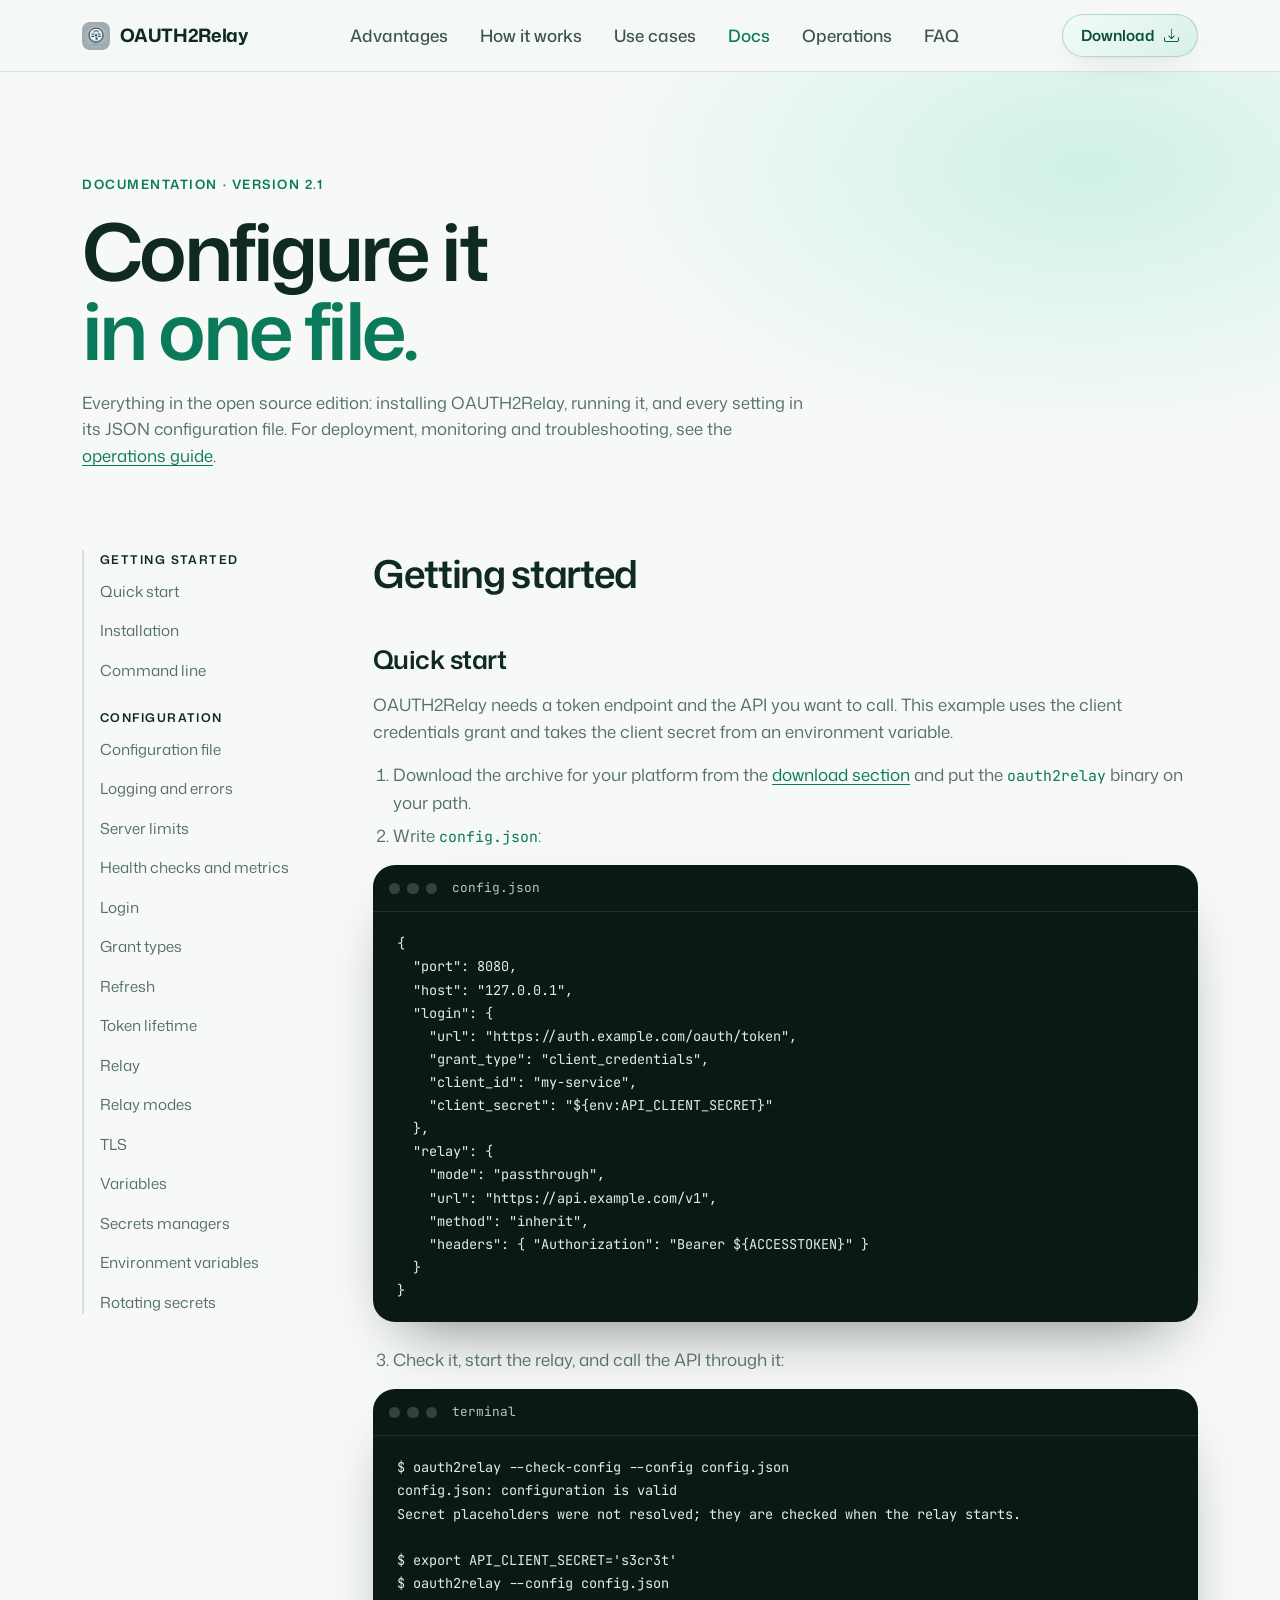
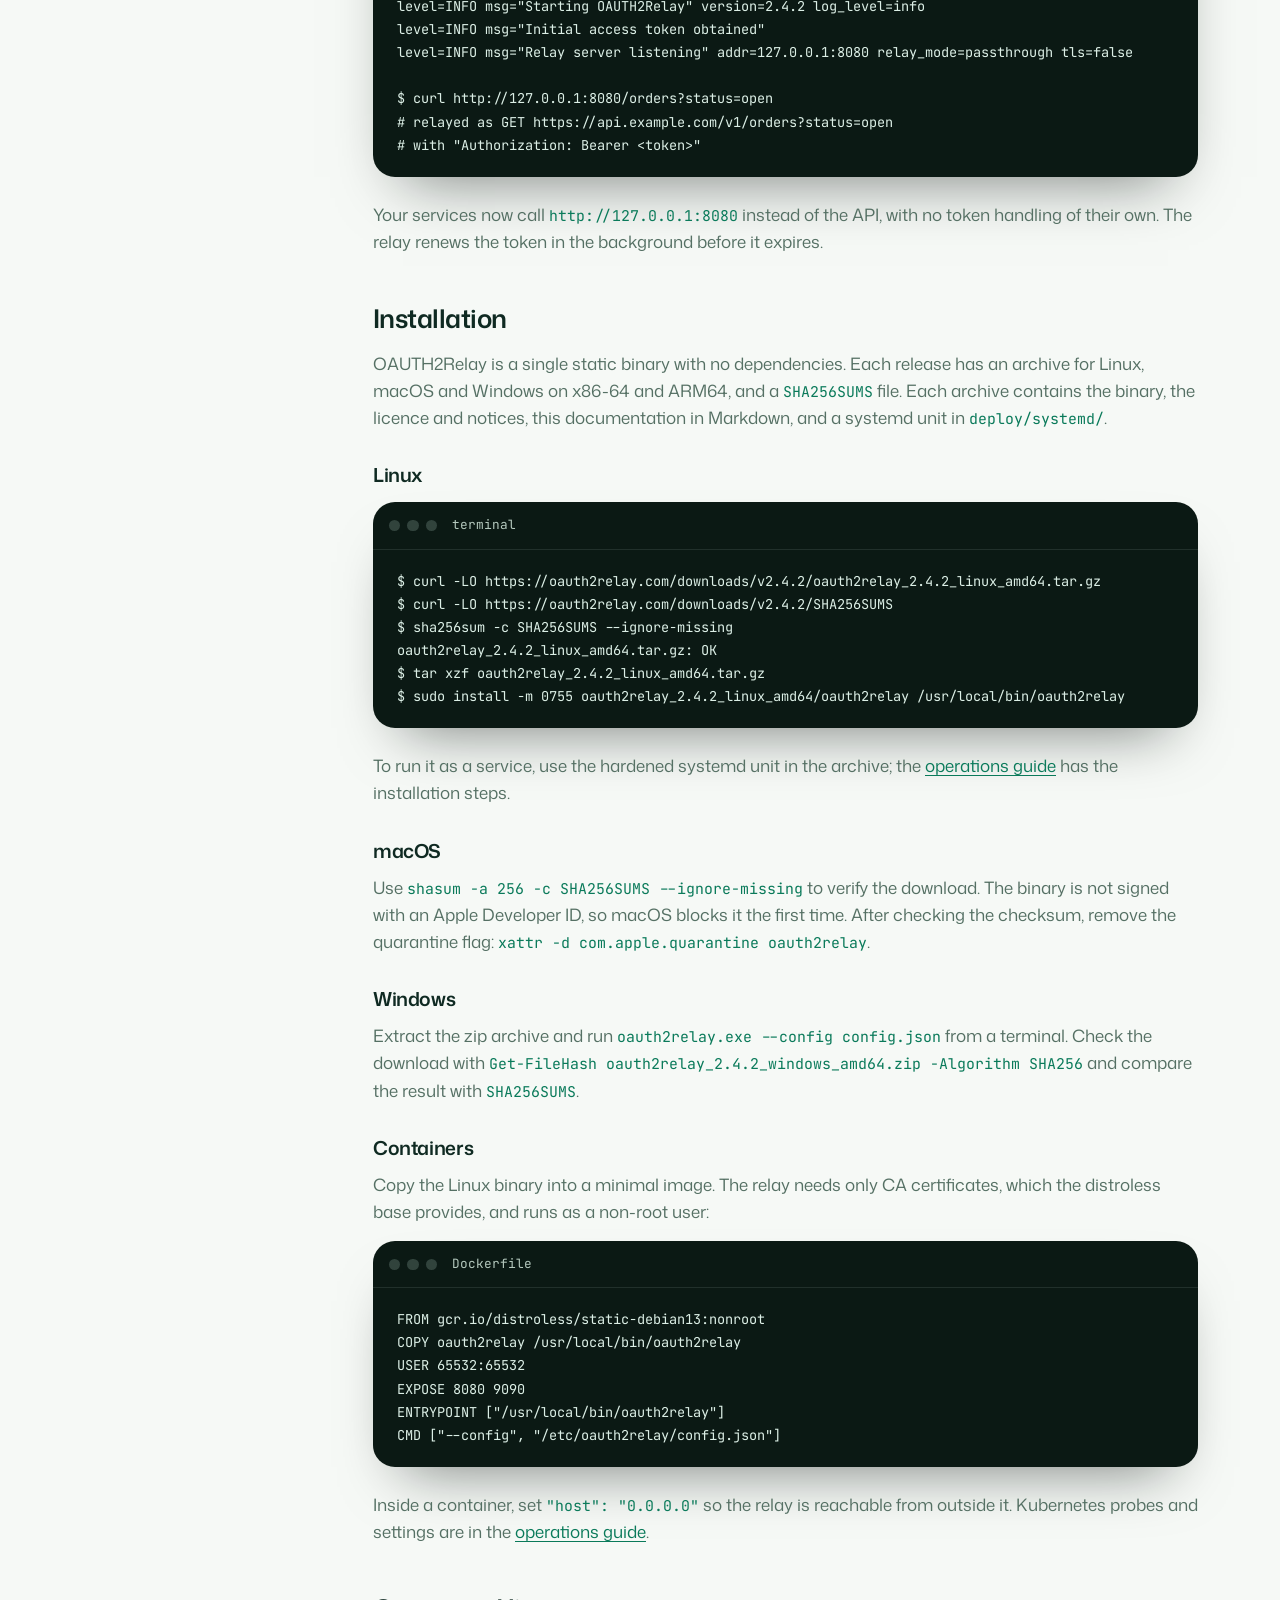
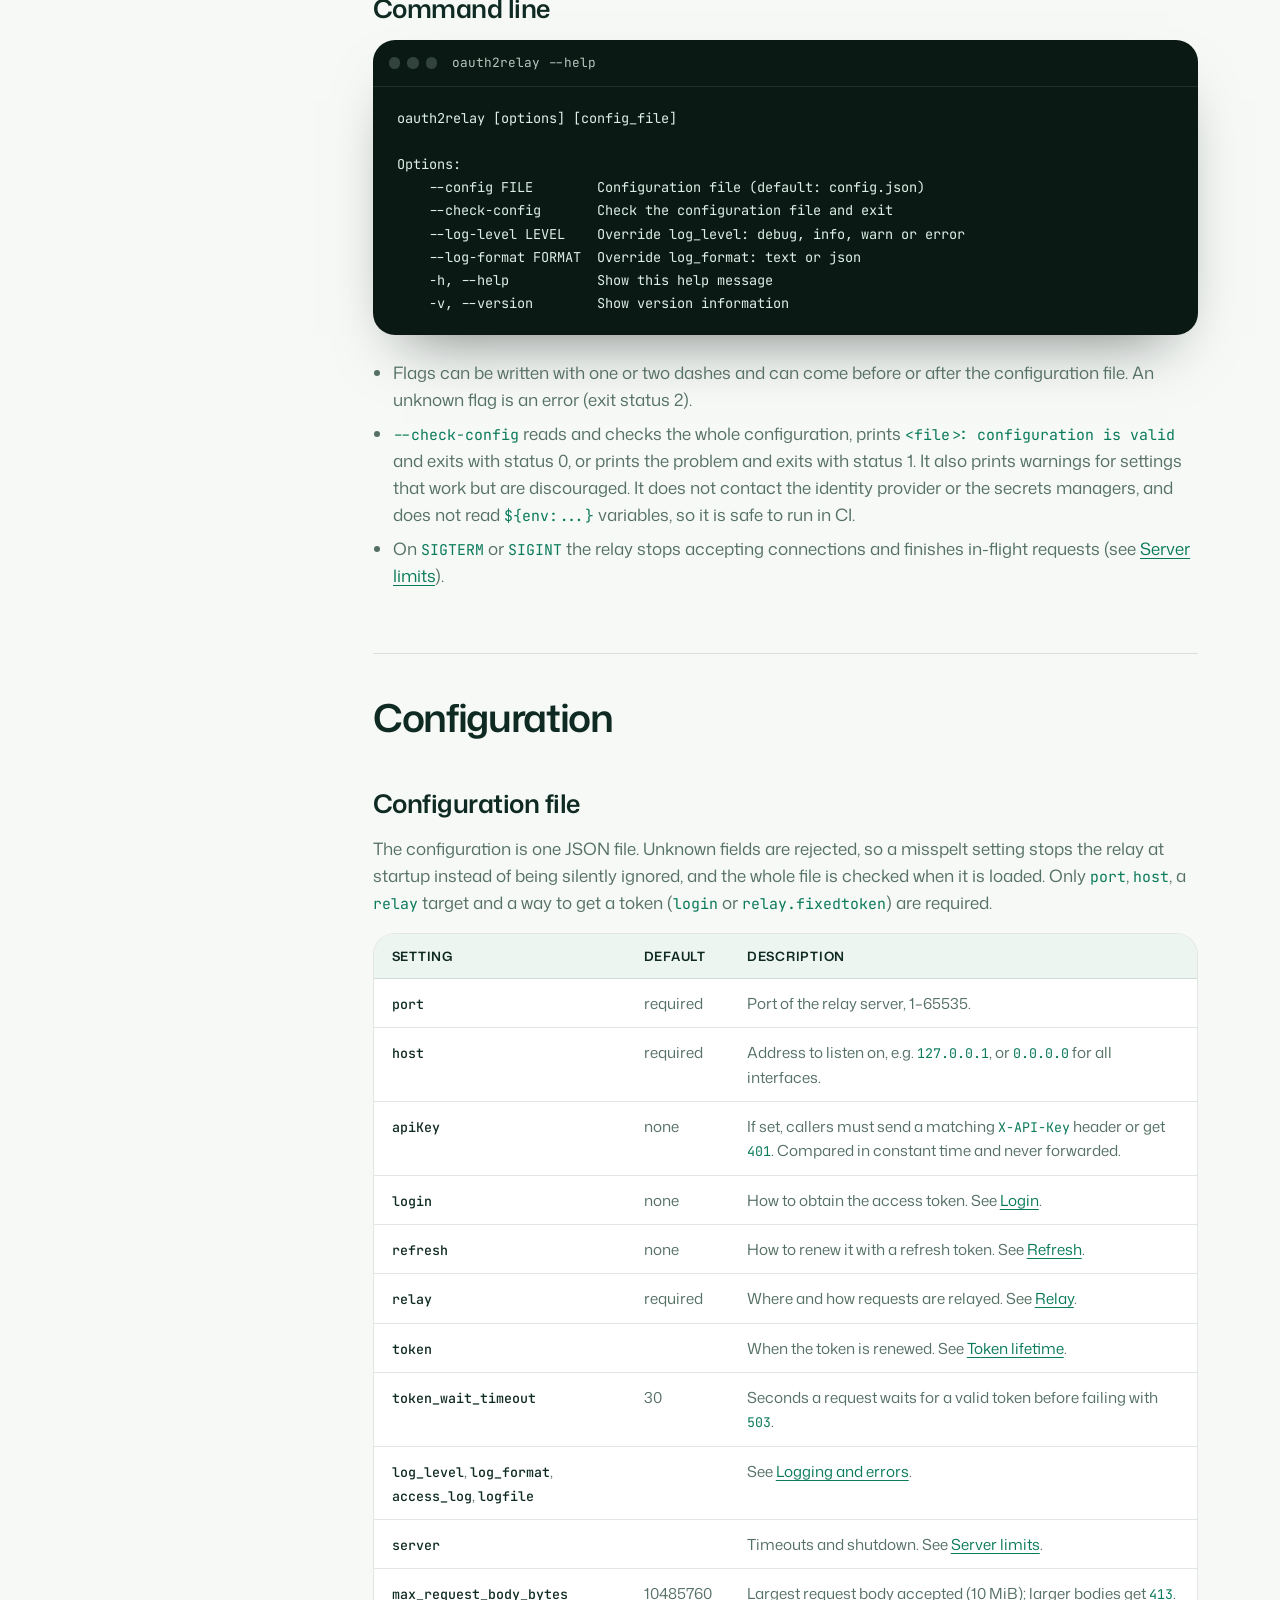
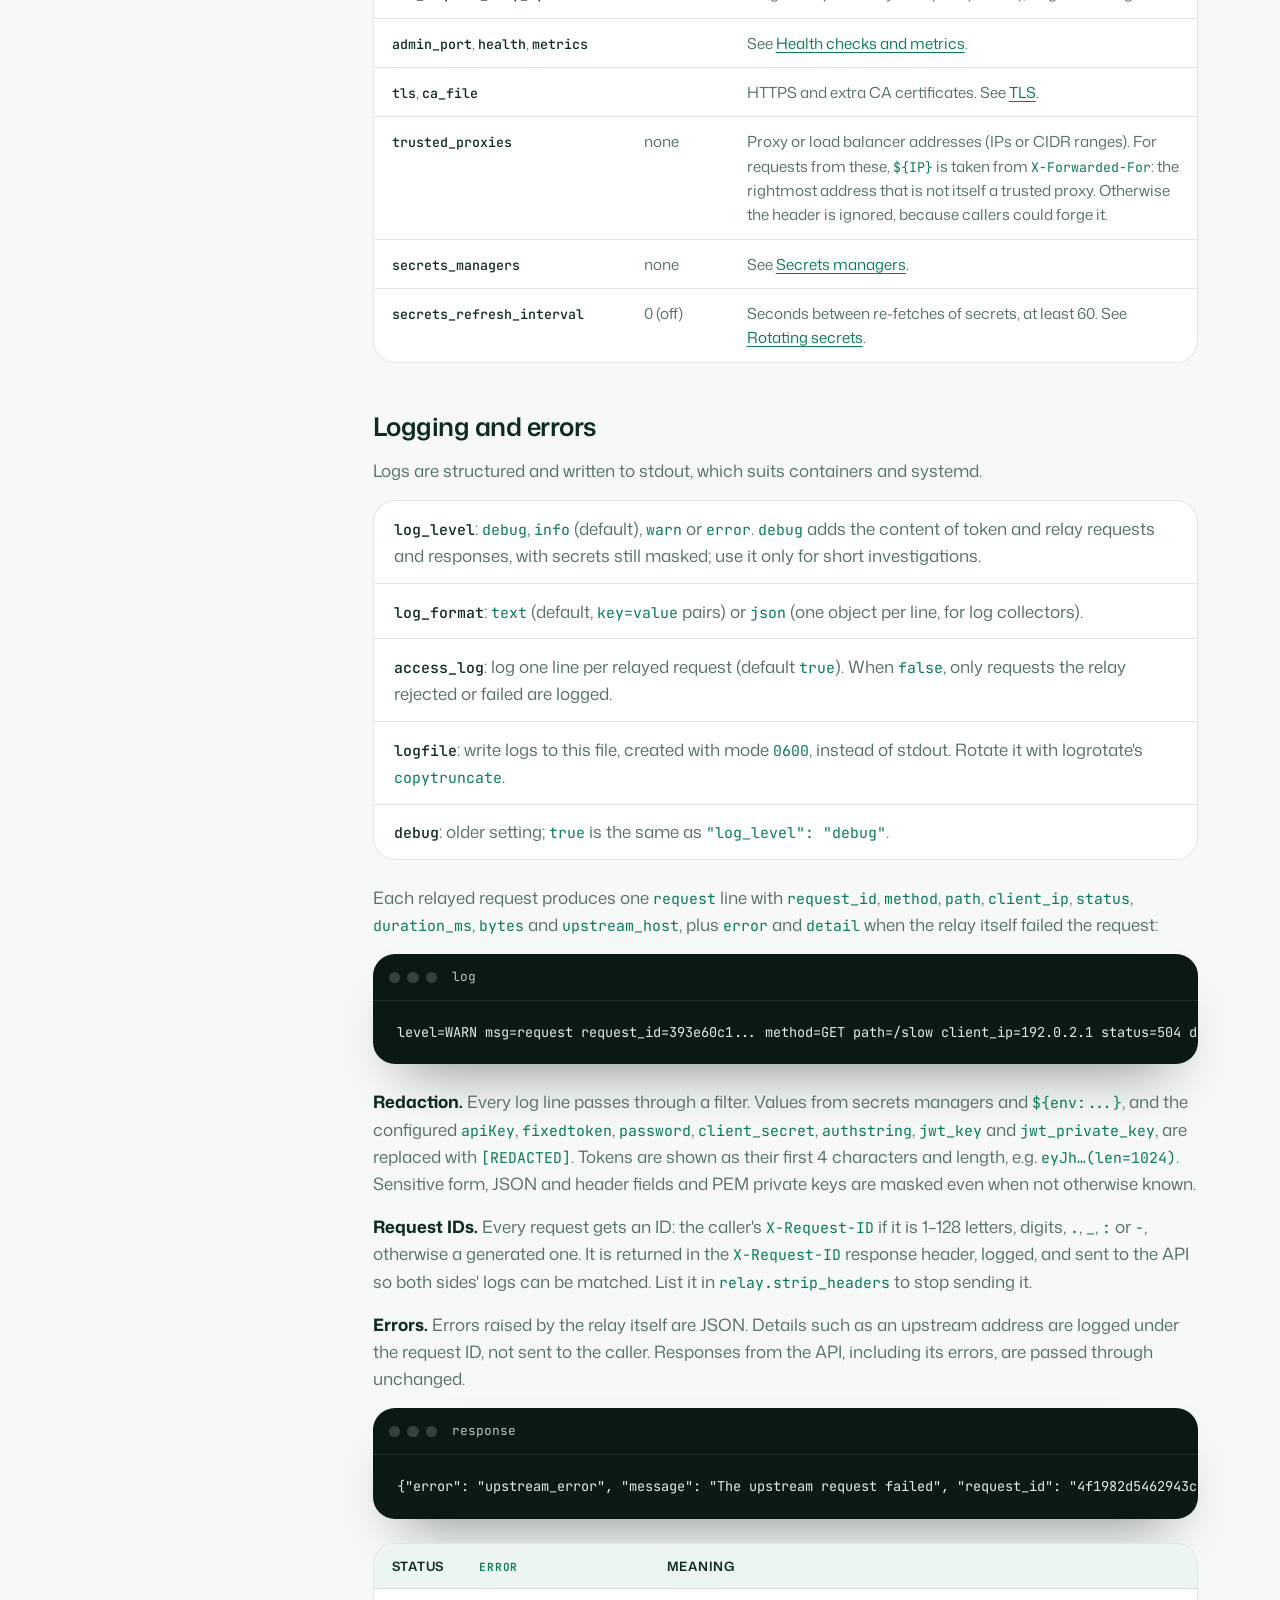
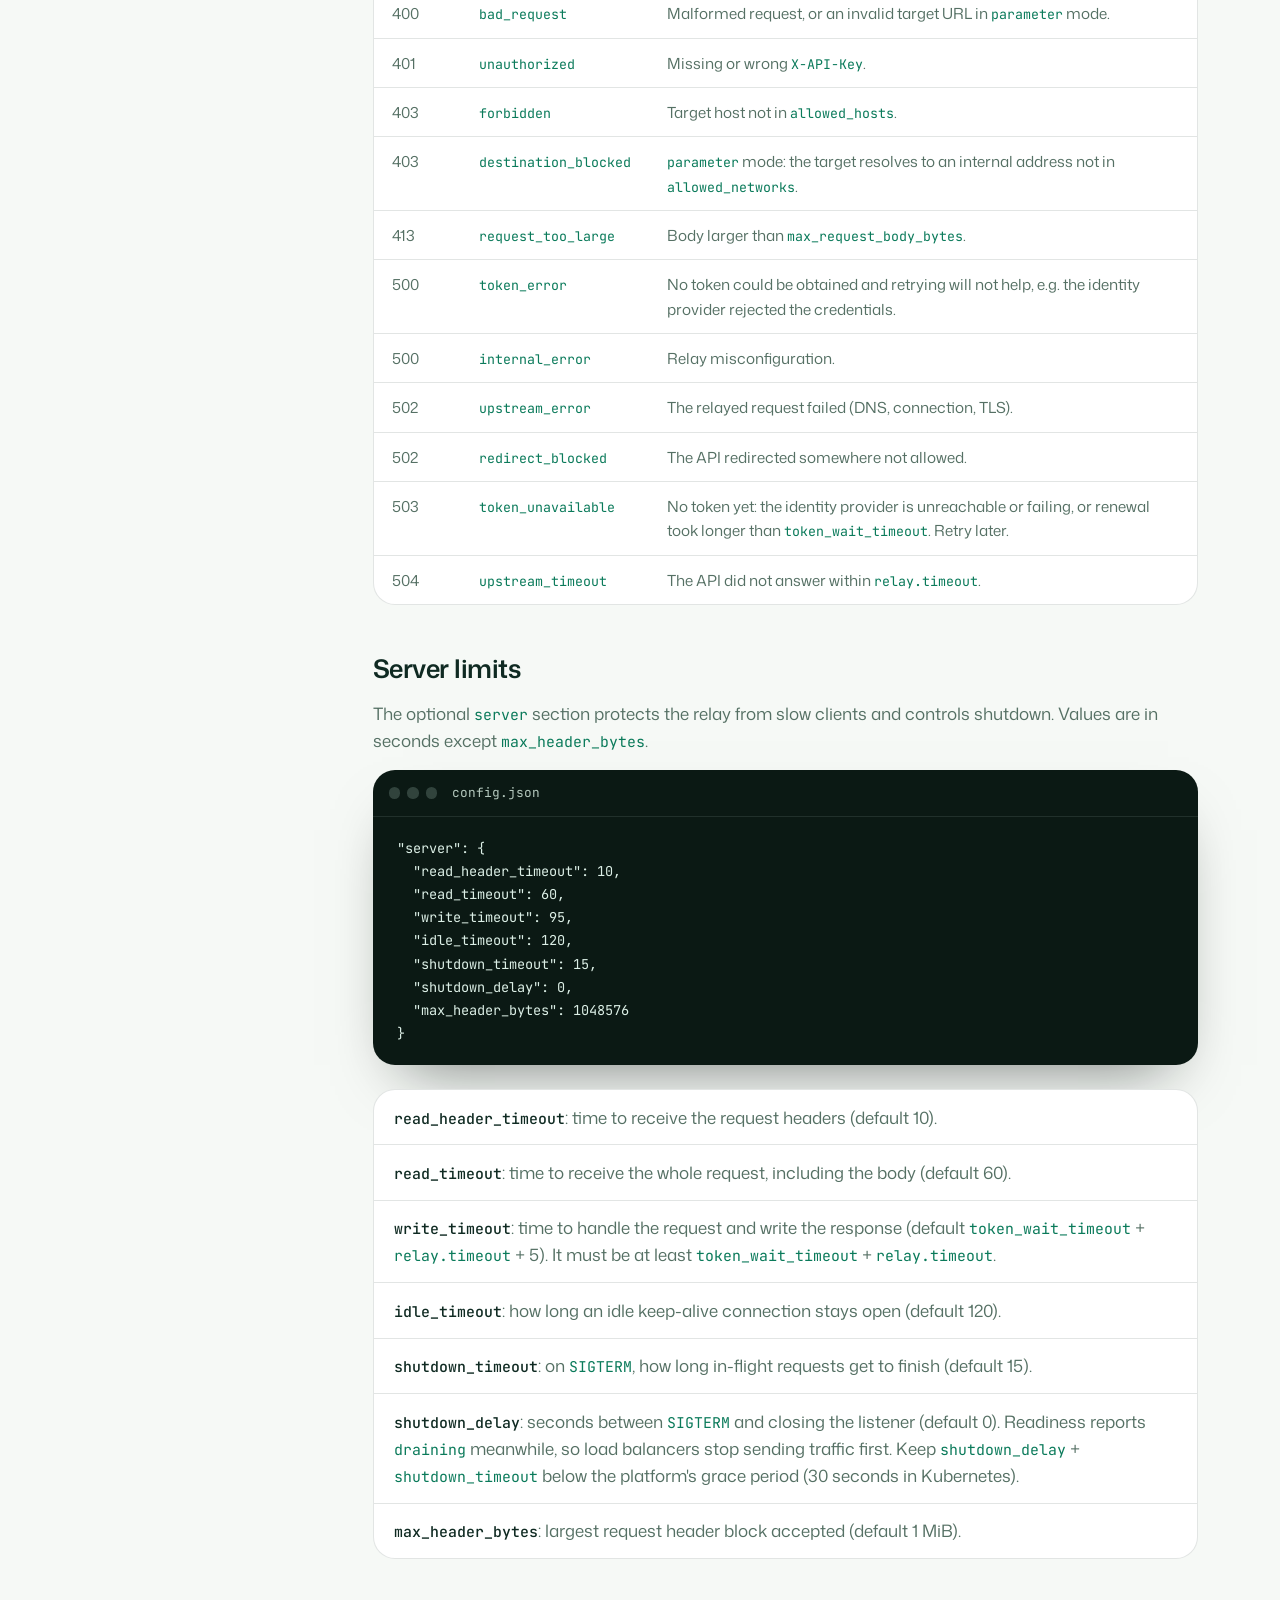
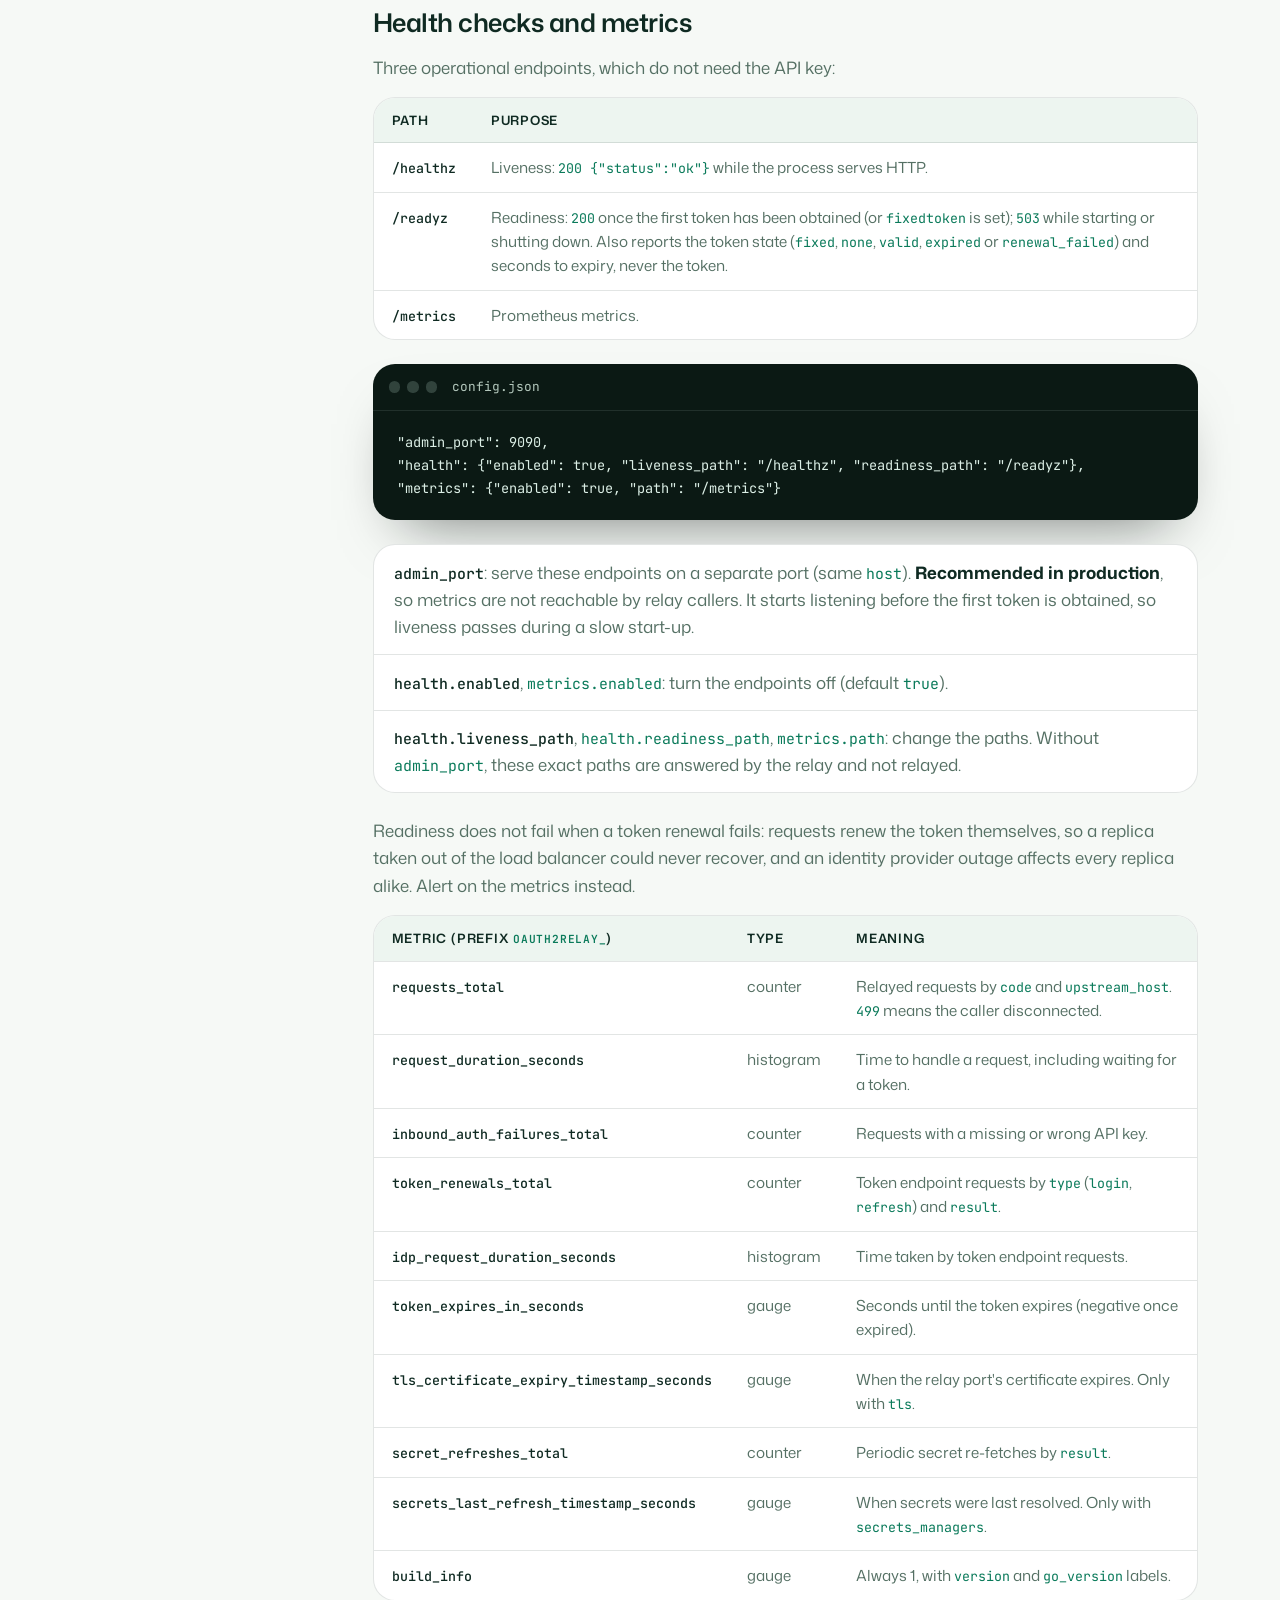
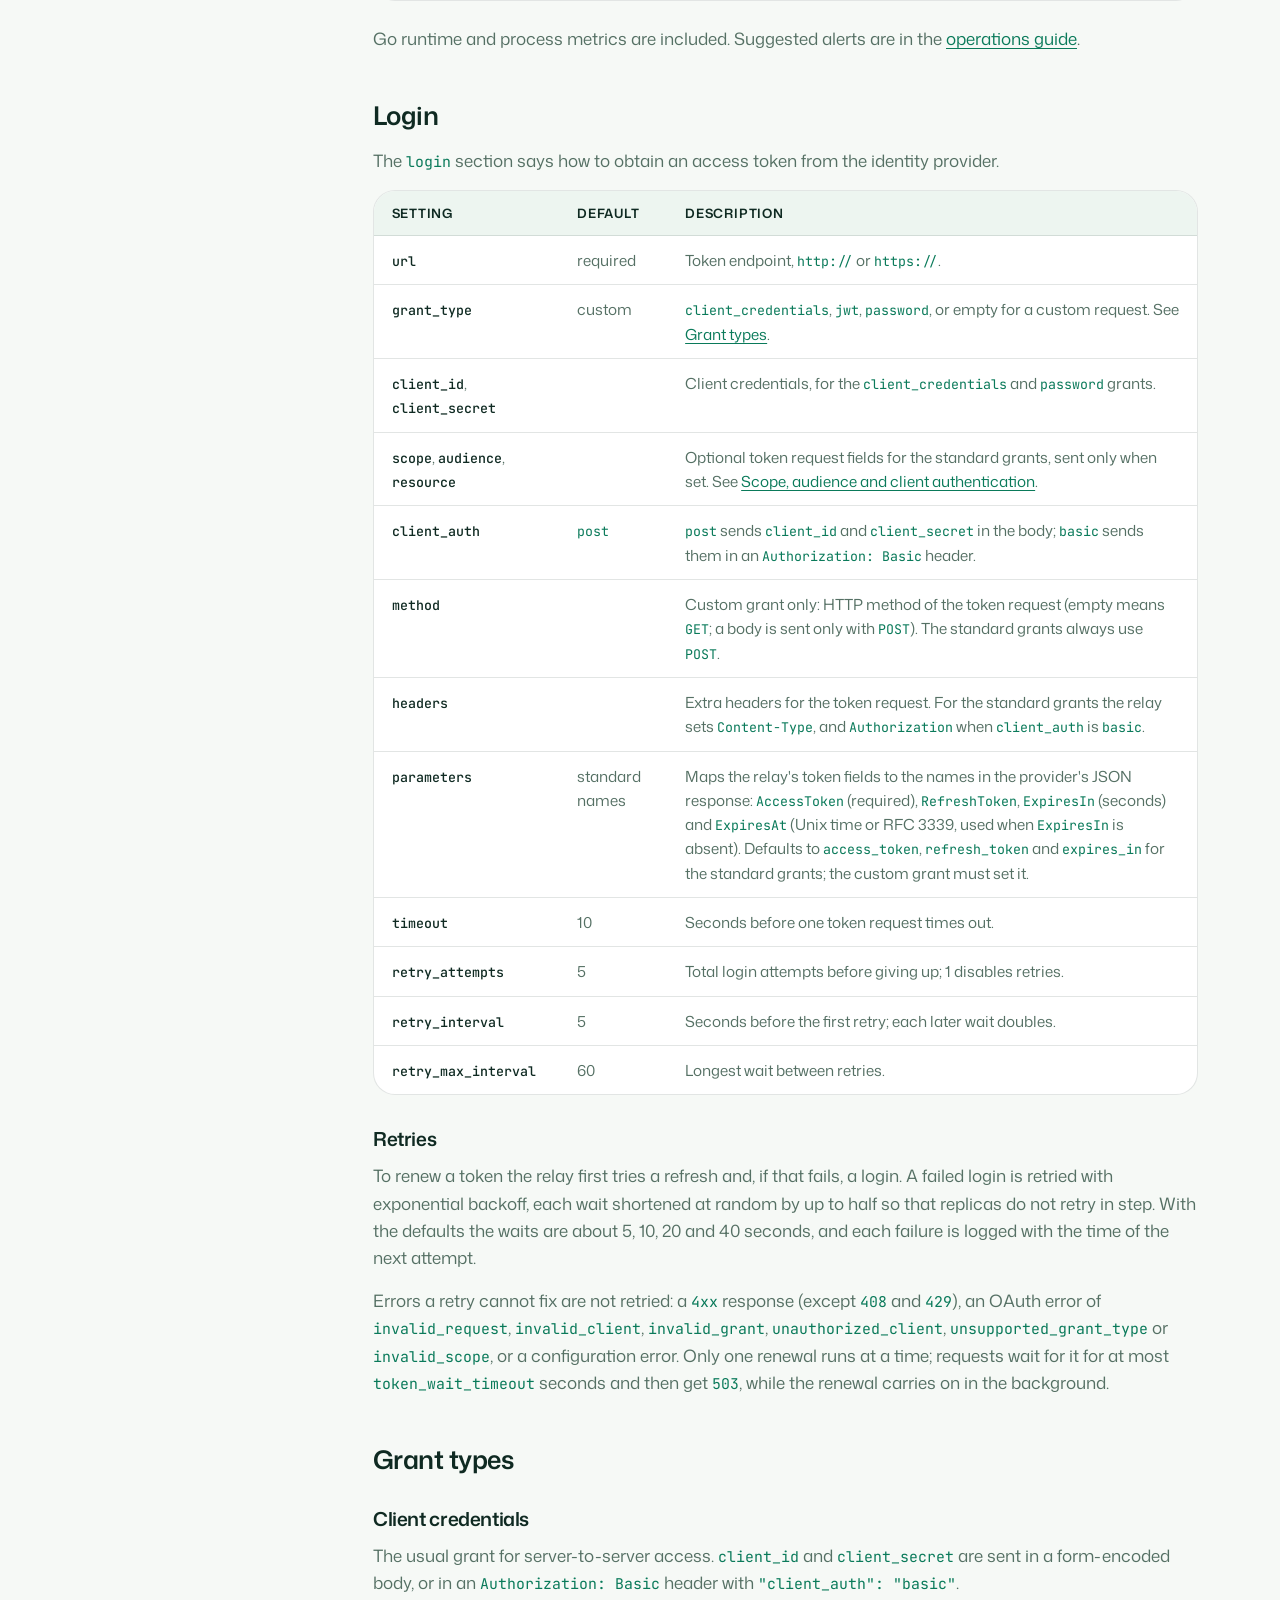
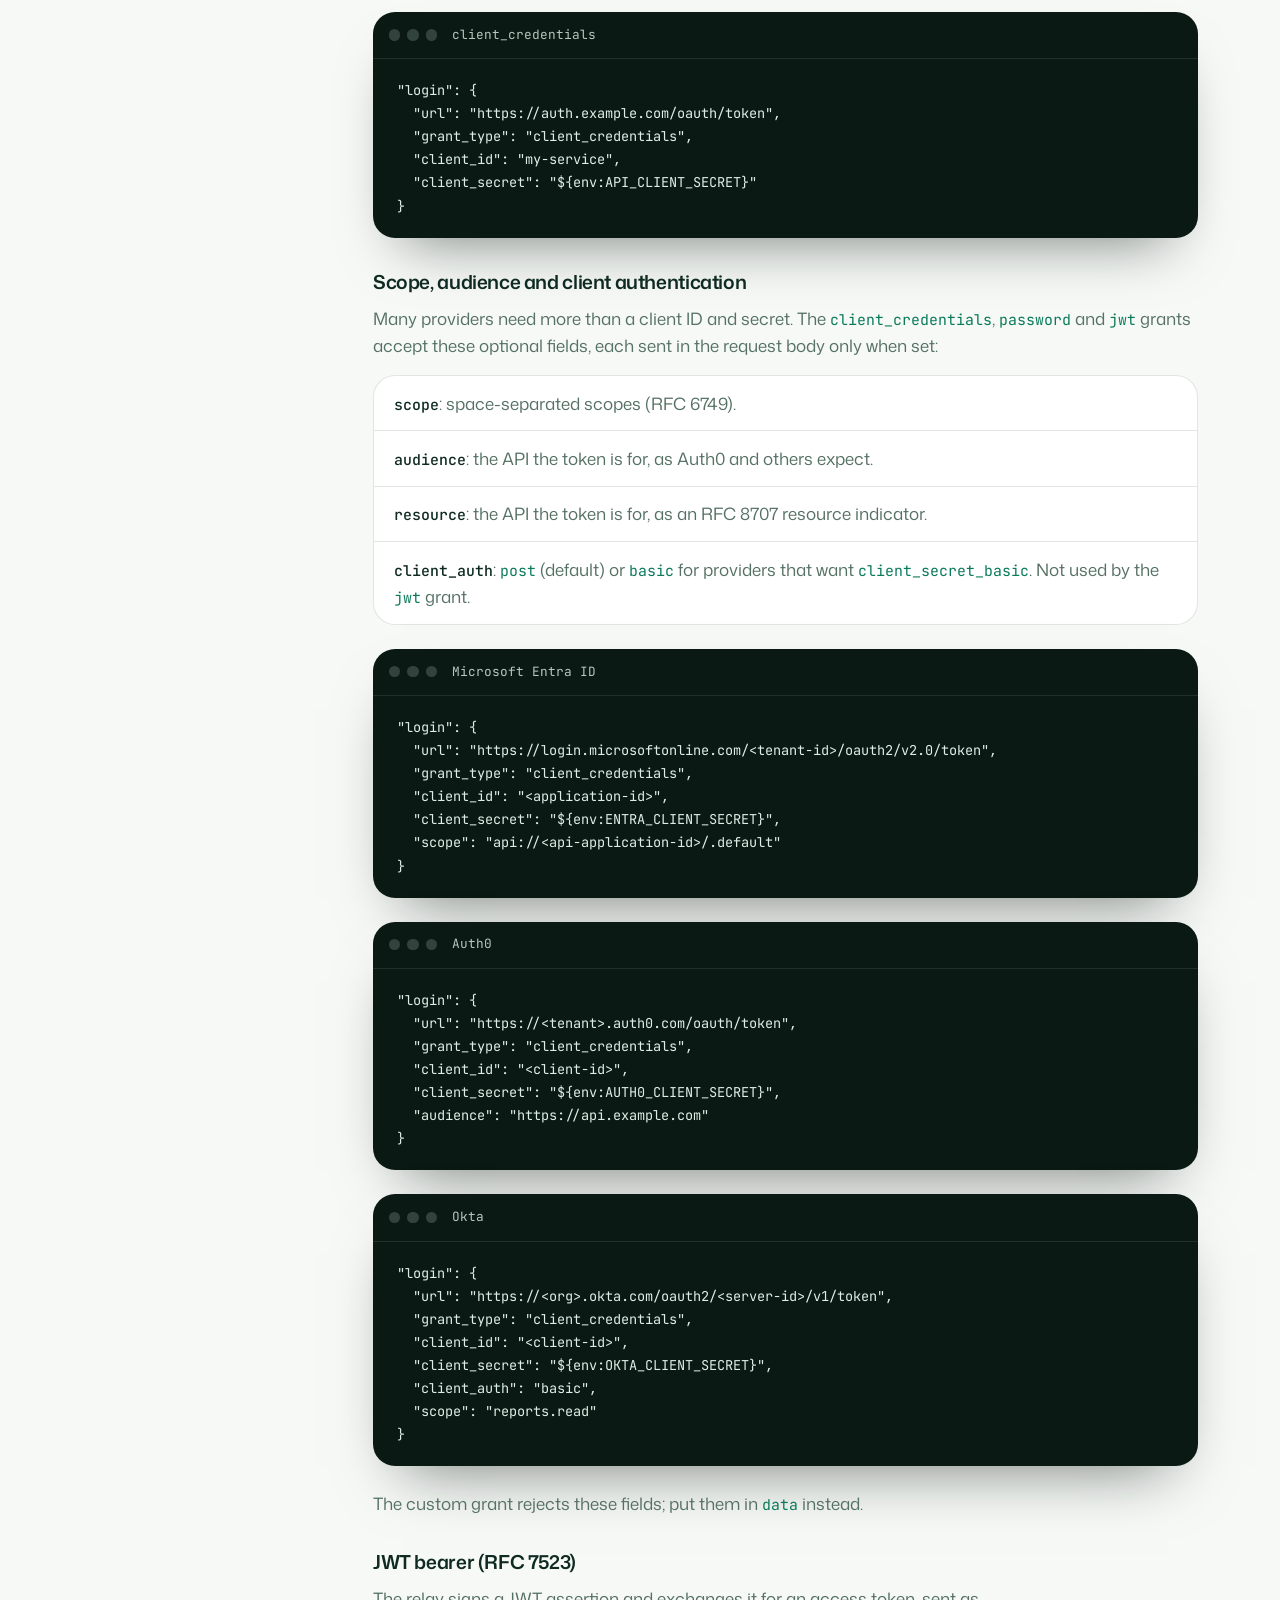
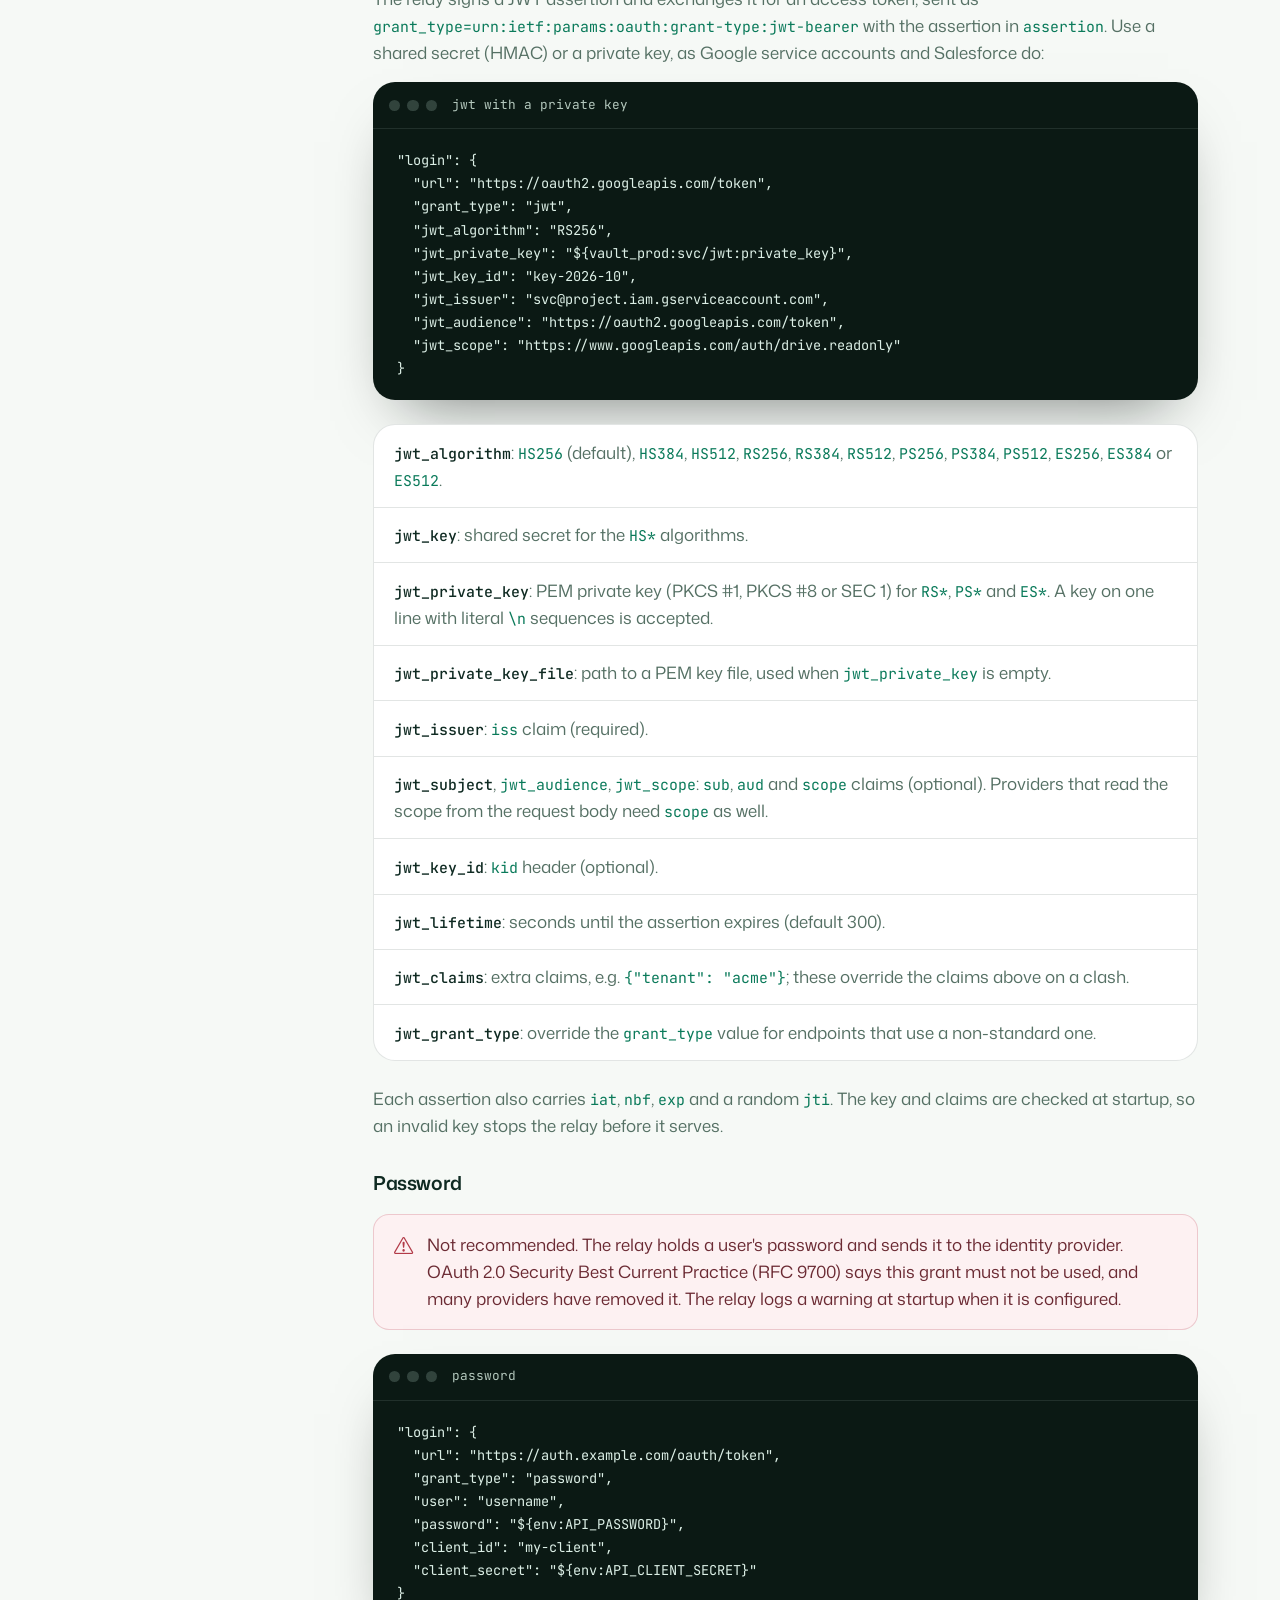
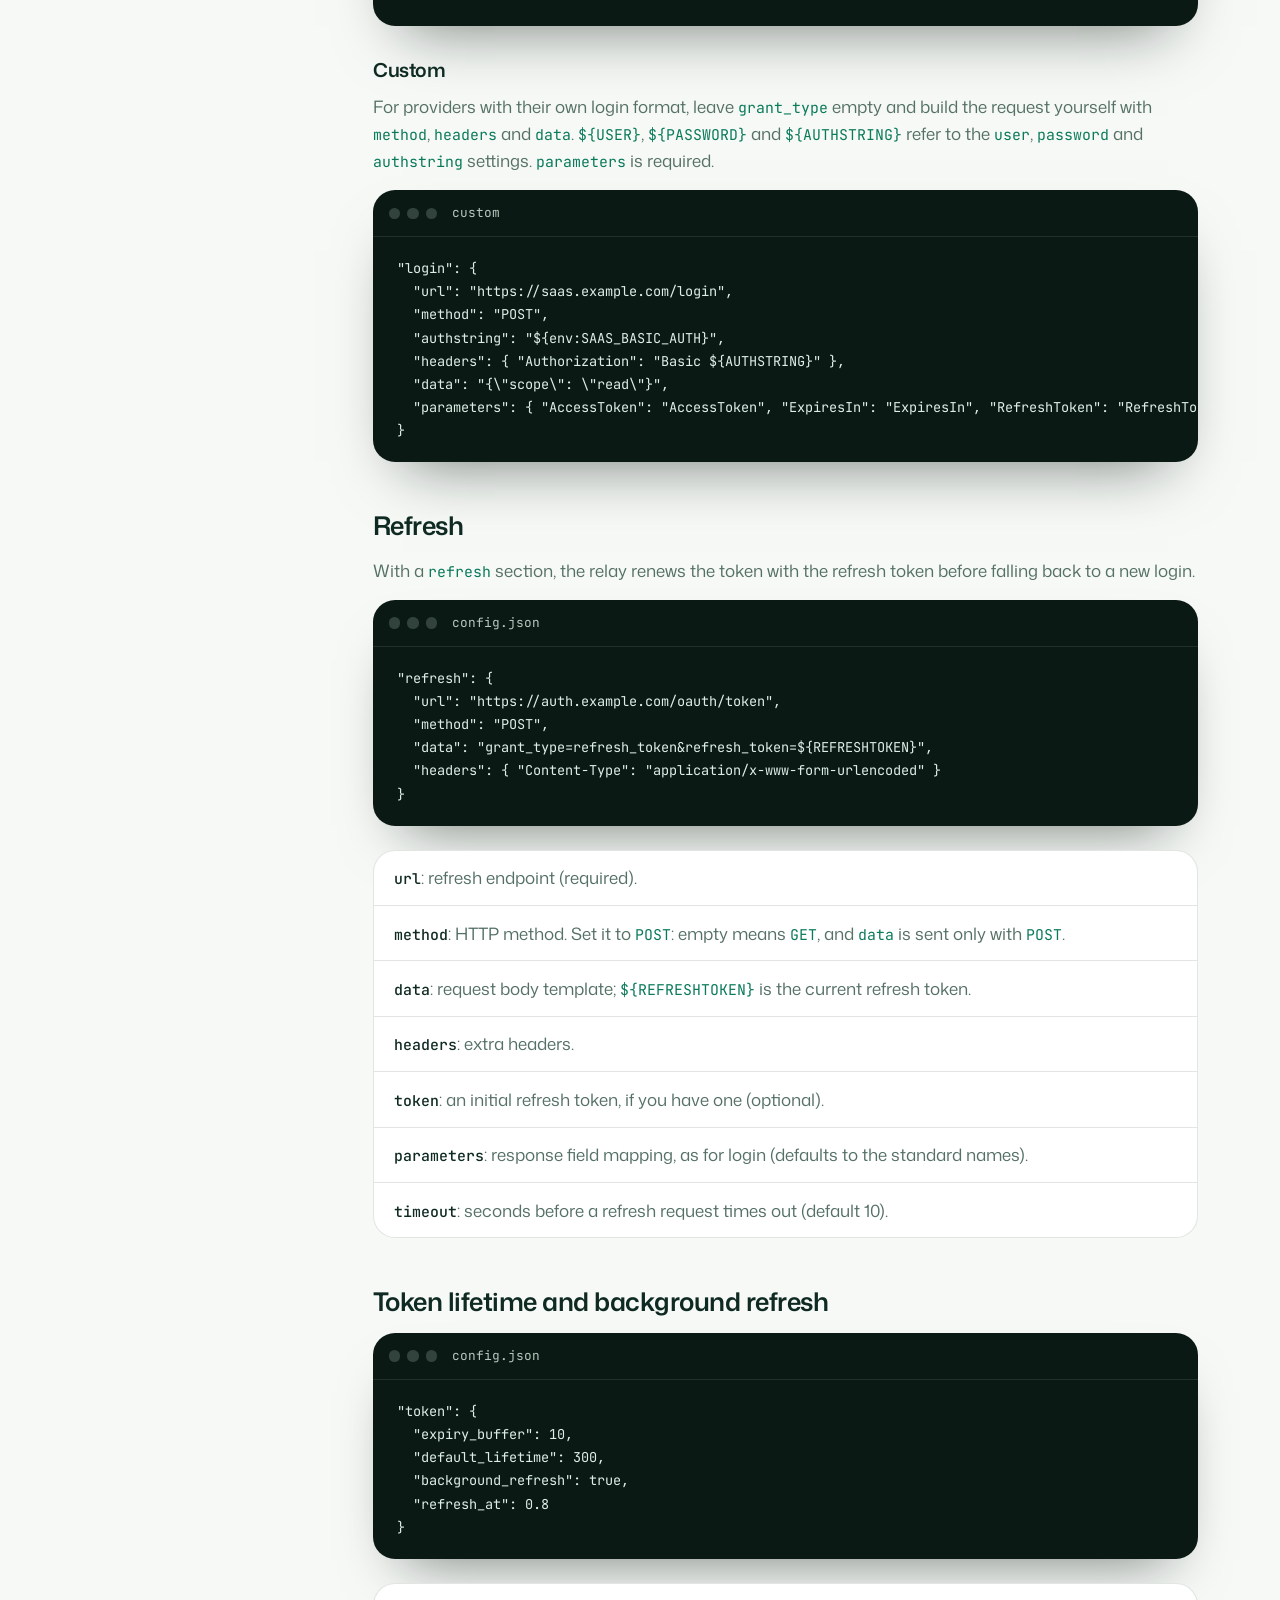
==== commit 63a02b47: "fix(deps): update go-jose to 4.1.6 and x/net to 0.62.0, release v2.4.2 go-jose 4.1.5 has CVE-2026-11" ====
--- a/web/docs.html
+++ b/web/docs.html
@@ -136,7 +136,7 @@
 
 $ export API_CLIENT_SECRET='s3cr3t'
 $ oauth2relay --config config.json
-level=INFO msg="Starting OAUTH2Relay" version=2.4.1 log_level=info
+level=INFO msg="Starting OAUTH2Relay" version=2.4.2 log_level=info
 level=INFO msg="Initial access token obtained"
 level=INFO msg="Relay server listening" addr=127.0.0.1:8080 relay_mode=passthrough tls=false
 
@@ -151,18 +151,18 @@
           <h4>Linux</h4>
           <div class="code-window">
             <div class="code-window-bar"><i></i><i></i><i></i><span>terminal</span></div>
-            <pre><code>$ curl -LO https://oauth2relay.com/downloads/v2.4.1/oauth2relay_2.4.1_linux_amd64.tar.gz
-$ curl -LO https://oauth2relay.com/downloads/v2.4.1/SHA256SUMS
+            <pre><code>$ curl -LO https://oauth2relay.com/downloads/v2.4.2/oauth2relay_2.4.2_linux_amd64.tar.gz
+$ curl -LO https://oauth2relay.com/downloads/v2.4.2/SHA256SUMS
 $ sha256sum -c SHA256SUMS --ignore-missing
-oauth2relay_2.4.1_linux_amd64.tar.gz: OK
-$ tar xzf oauth2relay_2.4.1_linux_amd64.tar.gz
-$ sudo install -m 0755 oauth2relay_2.4.1_linux_amd64/oauth2relay /usr/local/bin/oauth2relay</code></pre>
+oauth2relay_2.4.2_linux_amd64.tar.gz: OK
+$ tar xzf oauth2relay_2.4.2_linux_amd64.tar.gz
+$ sudo install -m 0755 oauth2relay_2.4.2_linux_amd64/oauth2relay /usr/local/bin/oauth2relay</code></pre>
           </div>
           <p>To run it as a service, use the hardened systemd unit in the archive; the <a href="operations.html#systemd">operations guide</a> has the installation steps.</p>
           <h4>macOS</h4>
           <p>Use <code>shasum -a 256 -c SHA256SUMS --ignore-missing</code> to verify the download. The binary is not signed with an Apple Developer ID, so macOS blocks it the first time. After checking the checksum, remove the quarantine flag: <code>xattr -d com.apple.quarantine oauth2relay</code>.</p>
           <h4>Windows</h4>
-          <p>Extract the zip archive and run <code>oauth2relay.exe --config config.json</code> from a terminal. Check the download with <code>Get-FileHash oauth2relay_2.4.1_windows_amd64.zip -Algorithm SHA256</code> and compare the result with <code>SHA256SUMS</code>.</p>
+          <p>Extract the zip archive and run <code>oauth2relay.exe --config config.json</code> from a terminal. Check the download with <code>Get-FileHash oauth2relay_2.4.2_windows_amd64.zip -Algorithm SHA256</code> and compare the result with <code>SHA256SUMS</code>.</p>
           <h4>Containers</h4>
           <p>Copy the Linux binary into a minimal image. The relay needs only CA certificates, which the distroless base provides, and runs as a non-root user:</p>
           <div class="code-window">
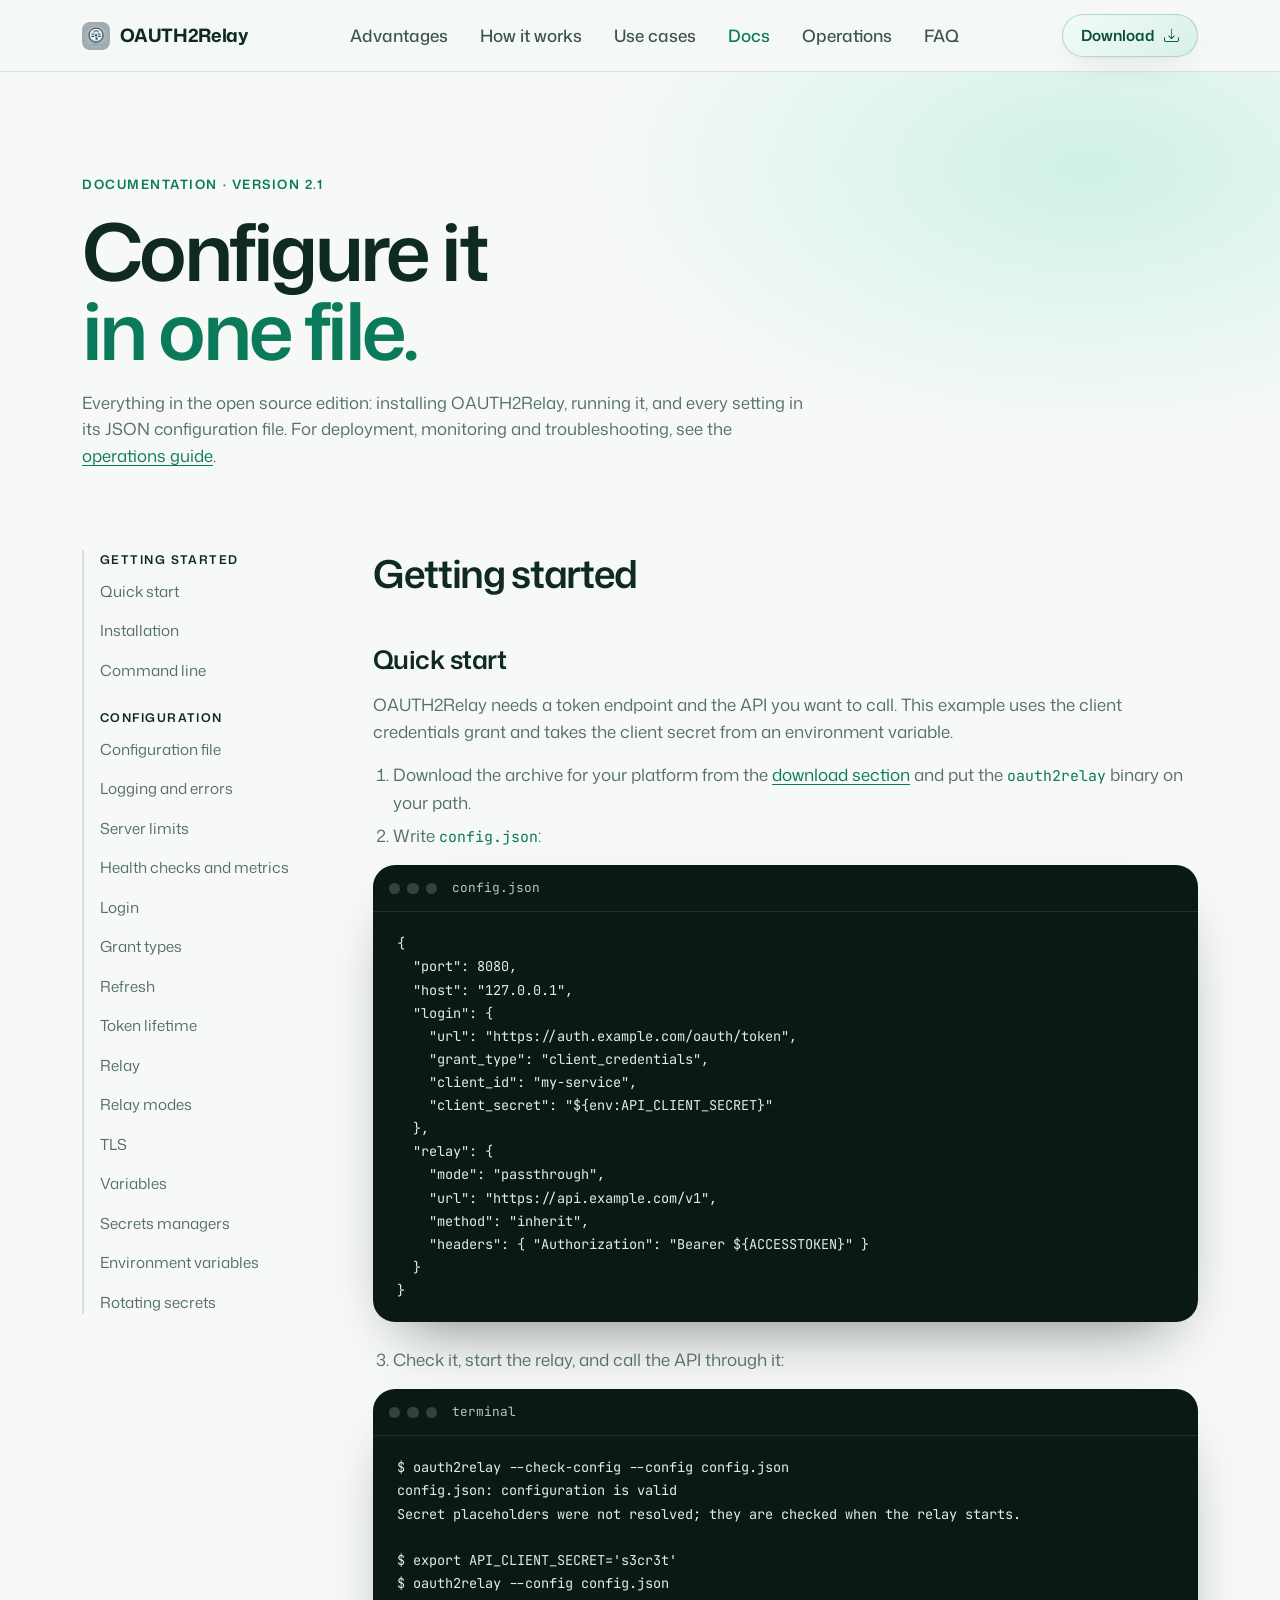
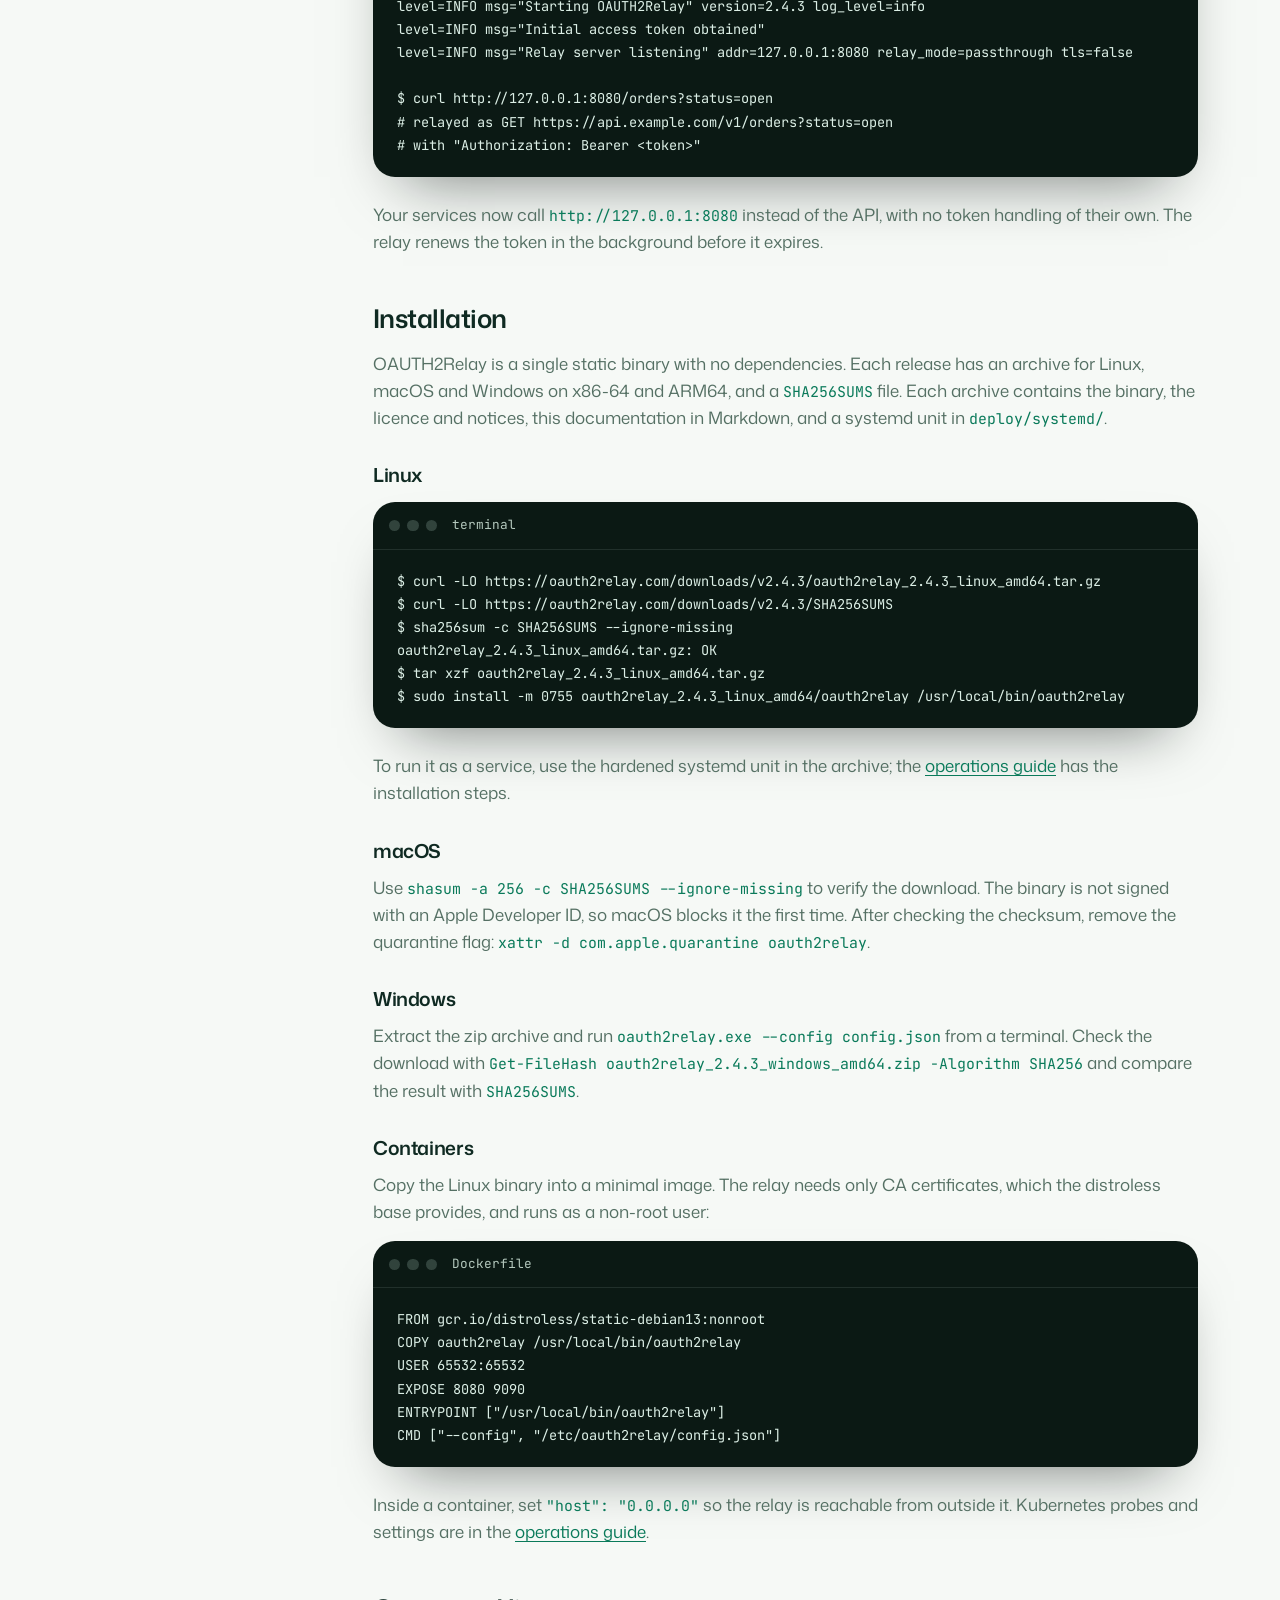
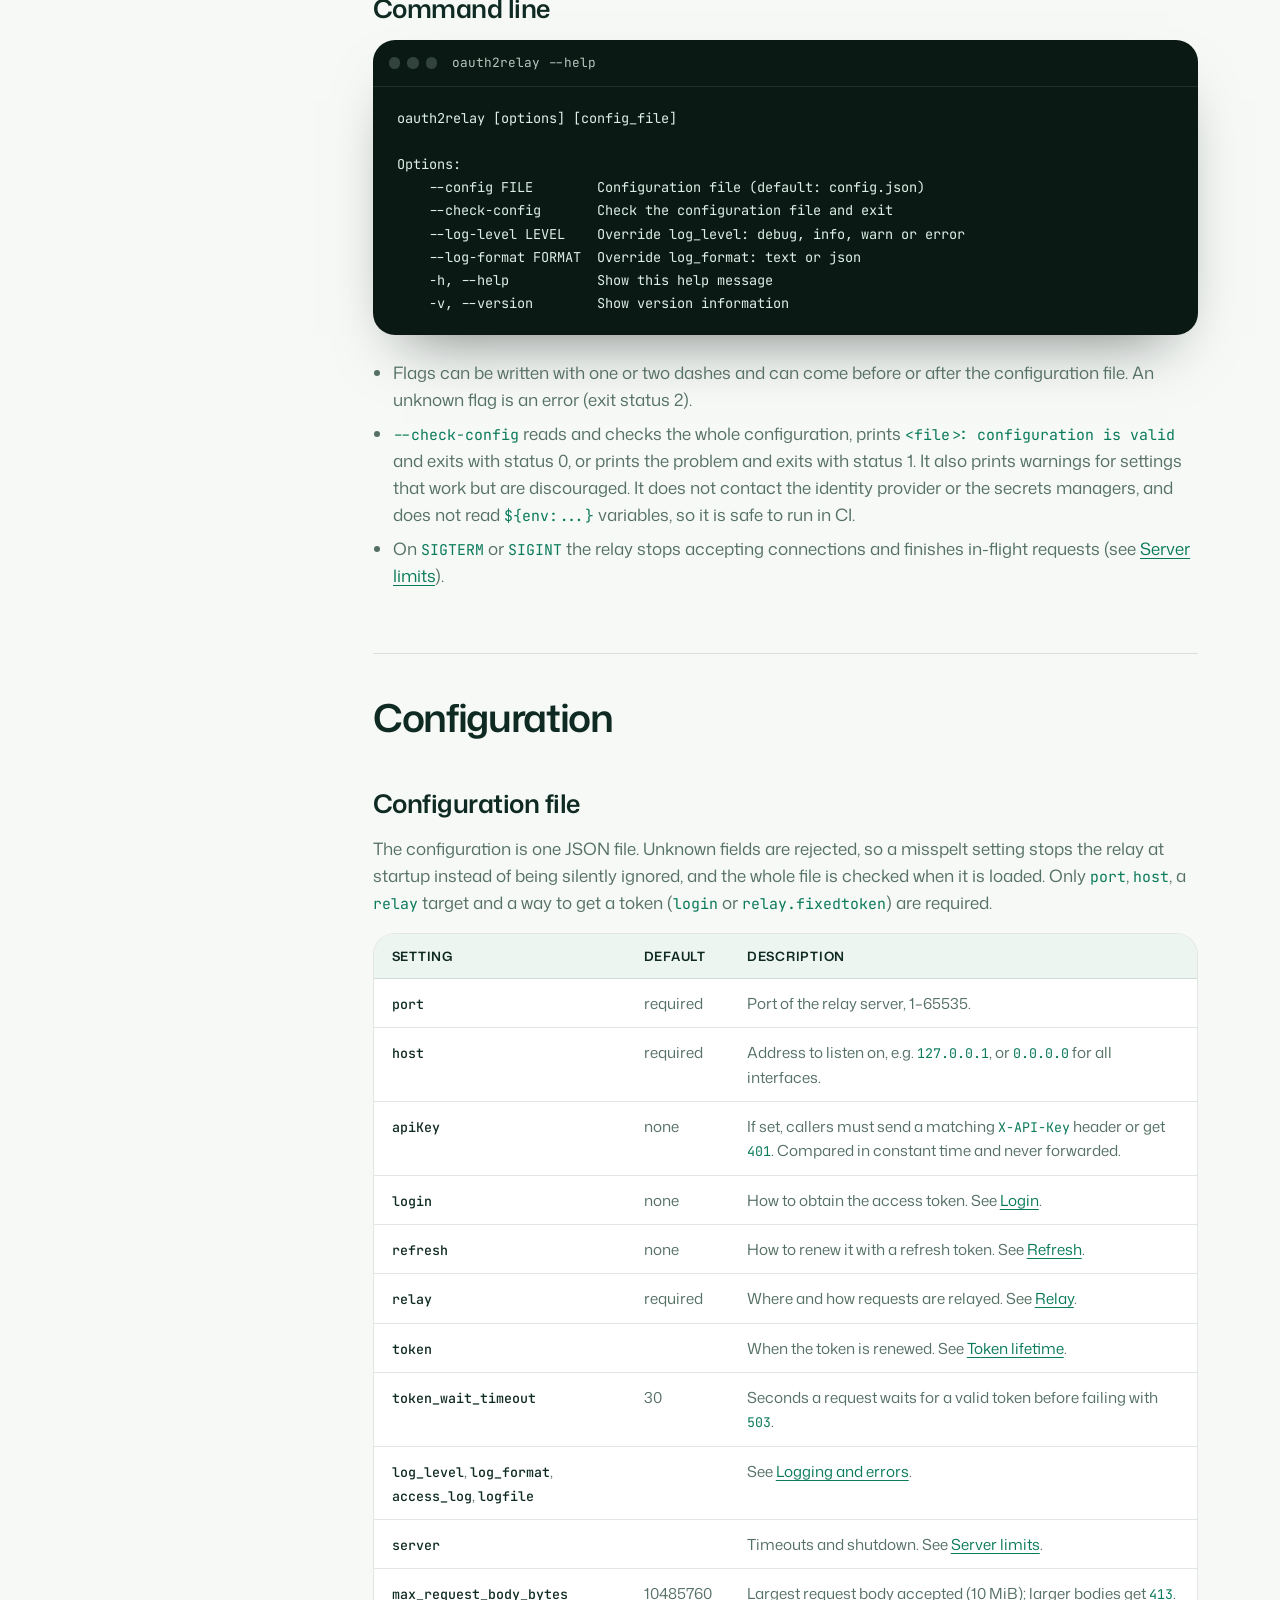
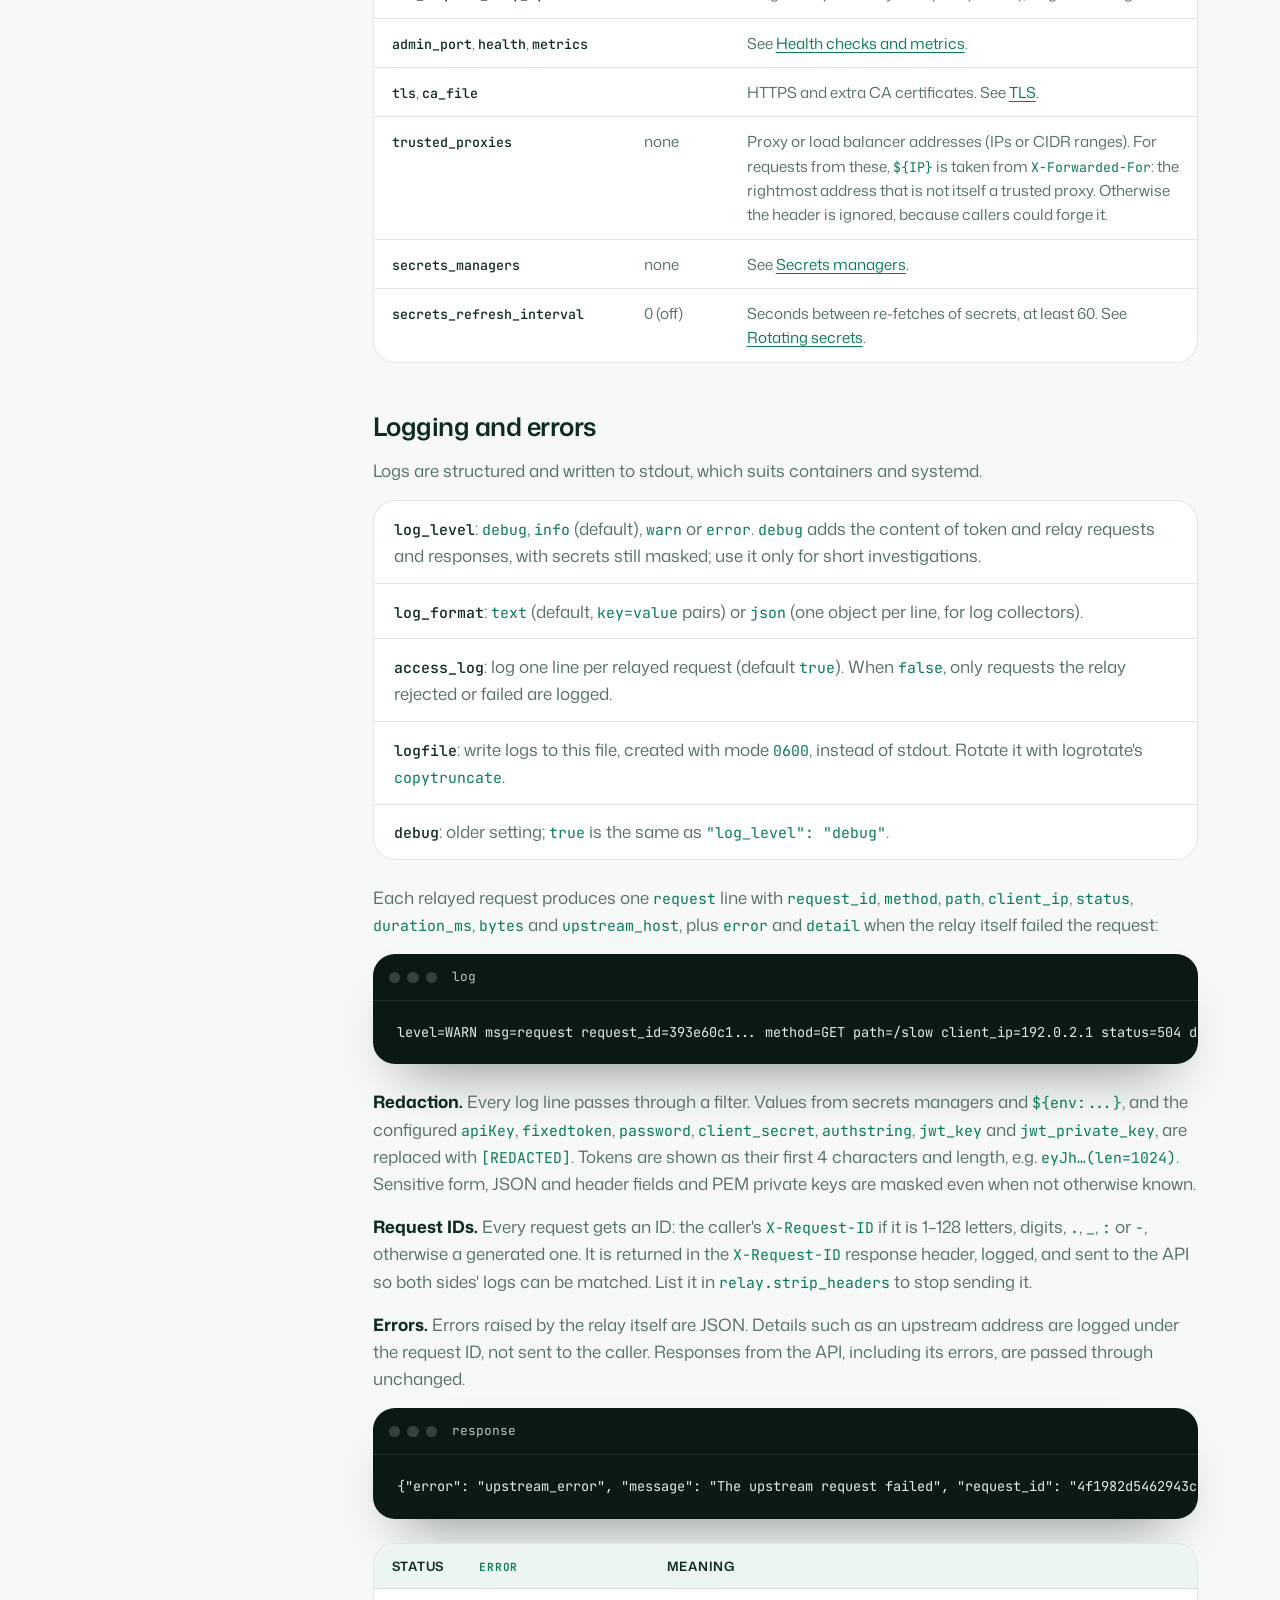
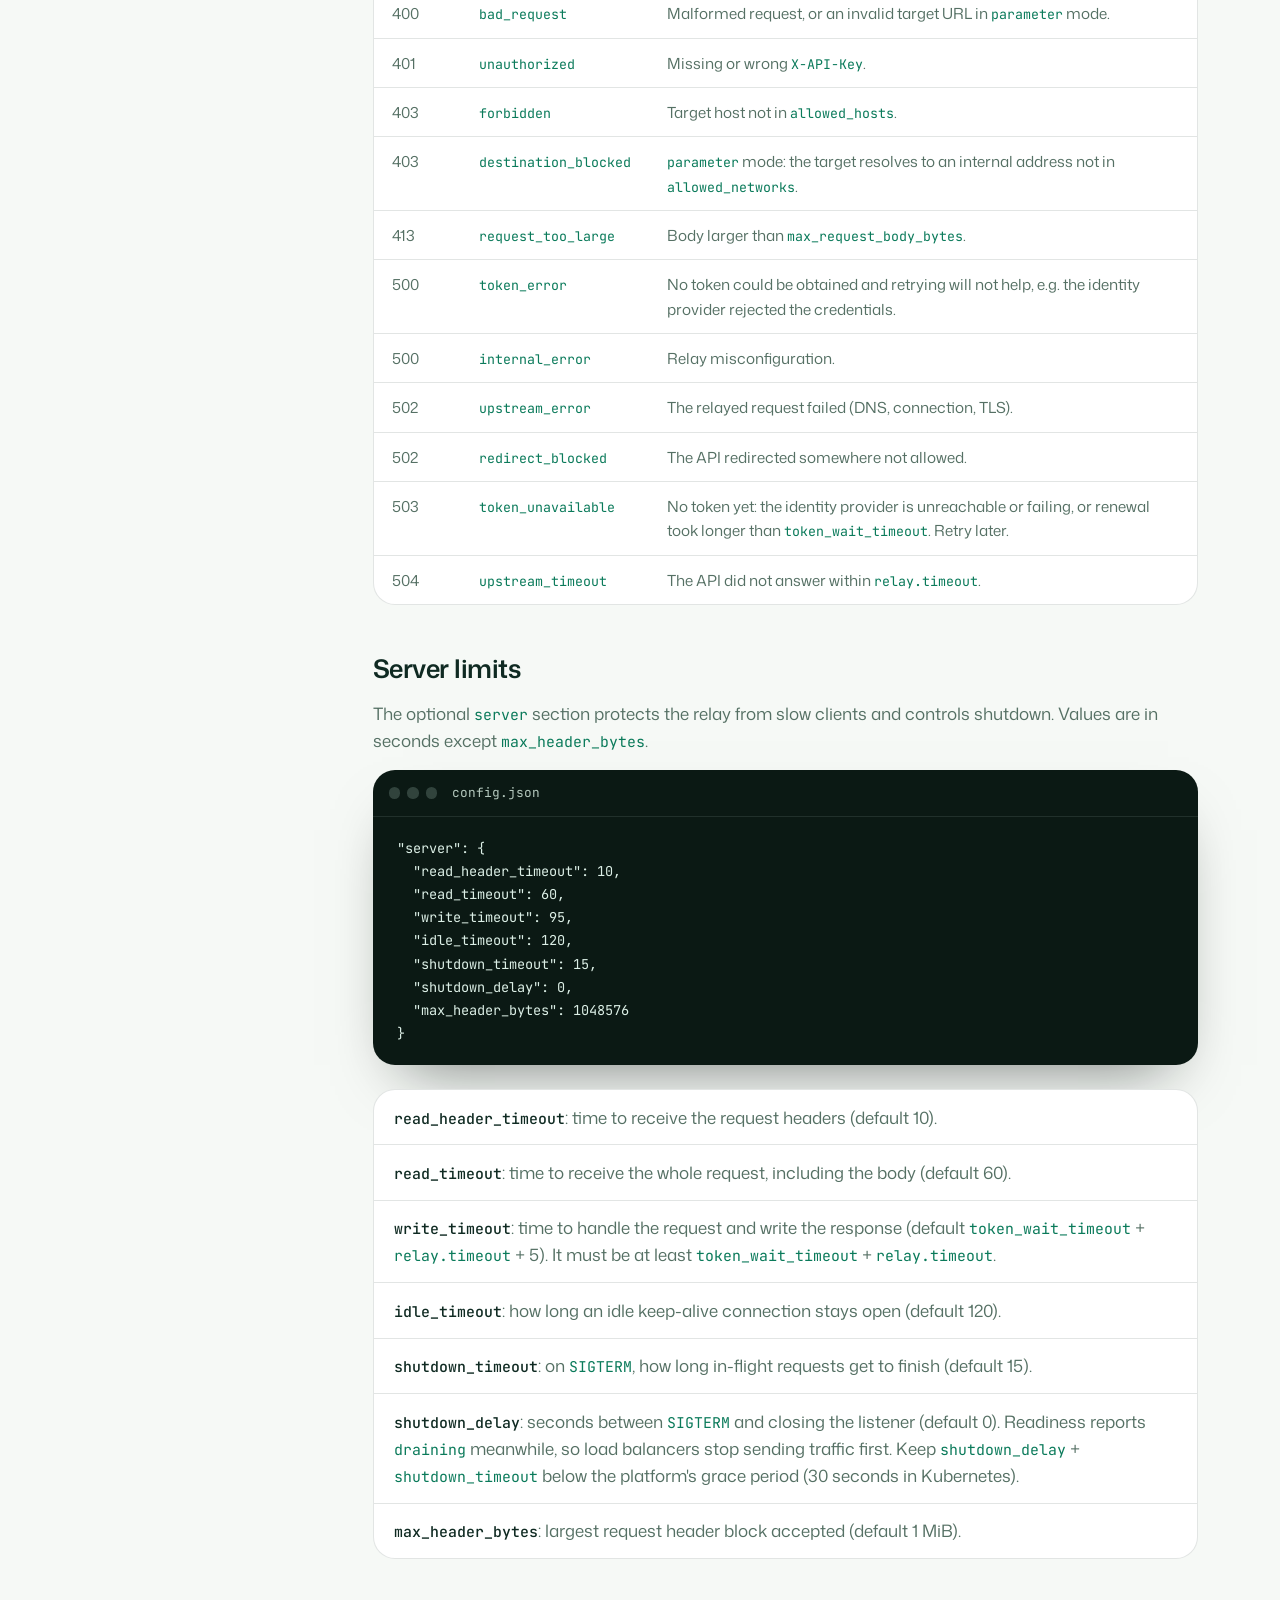
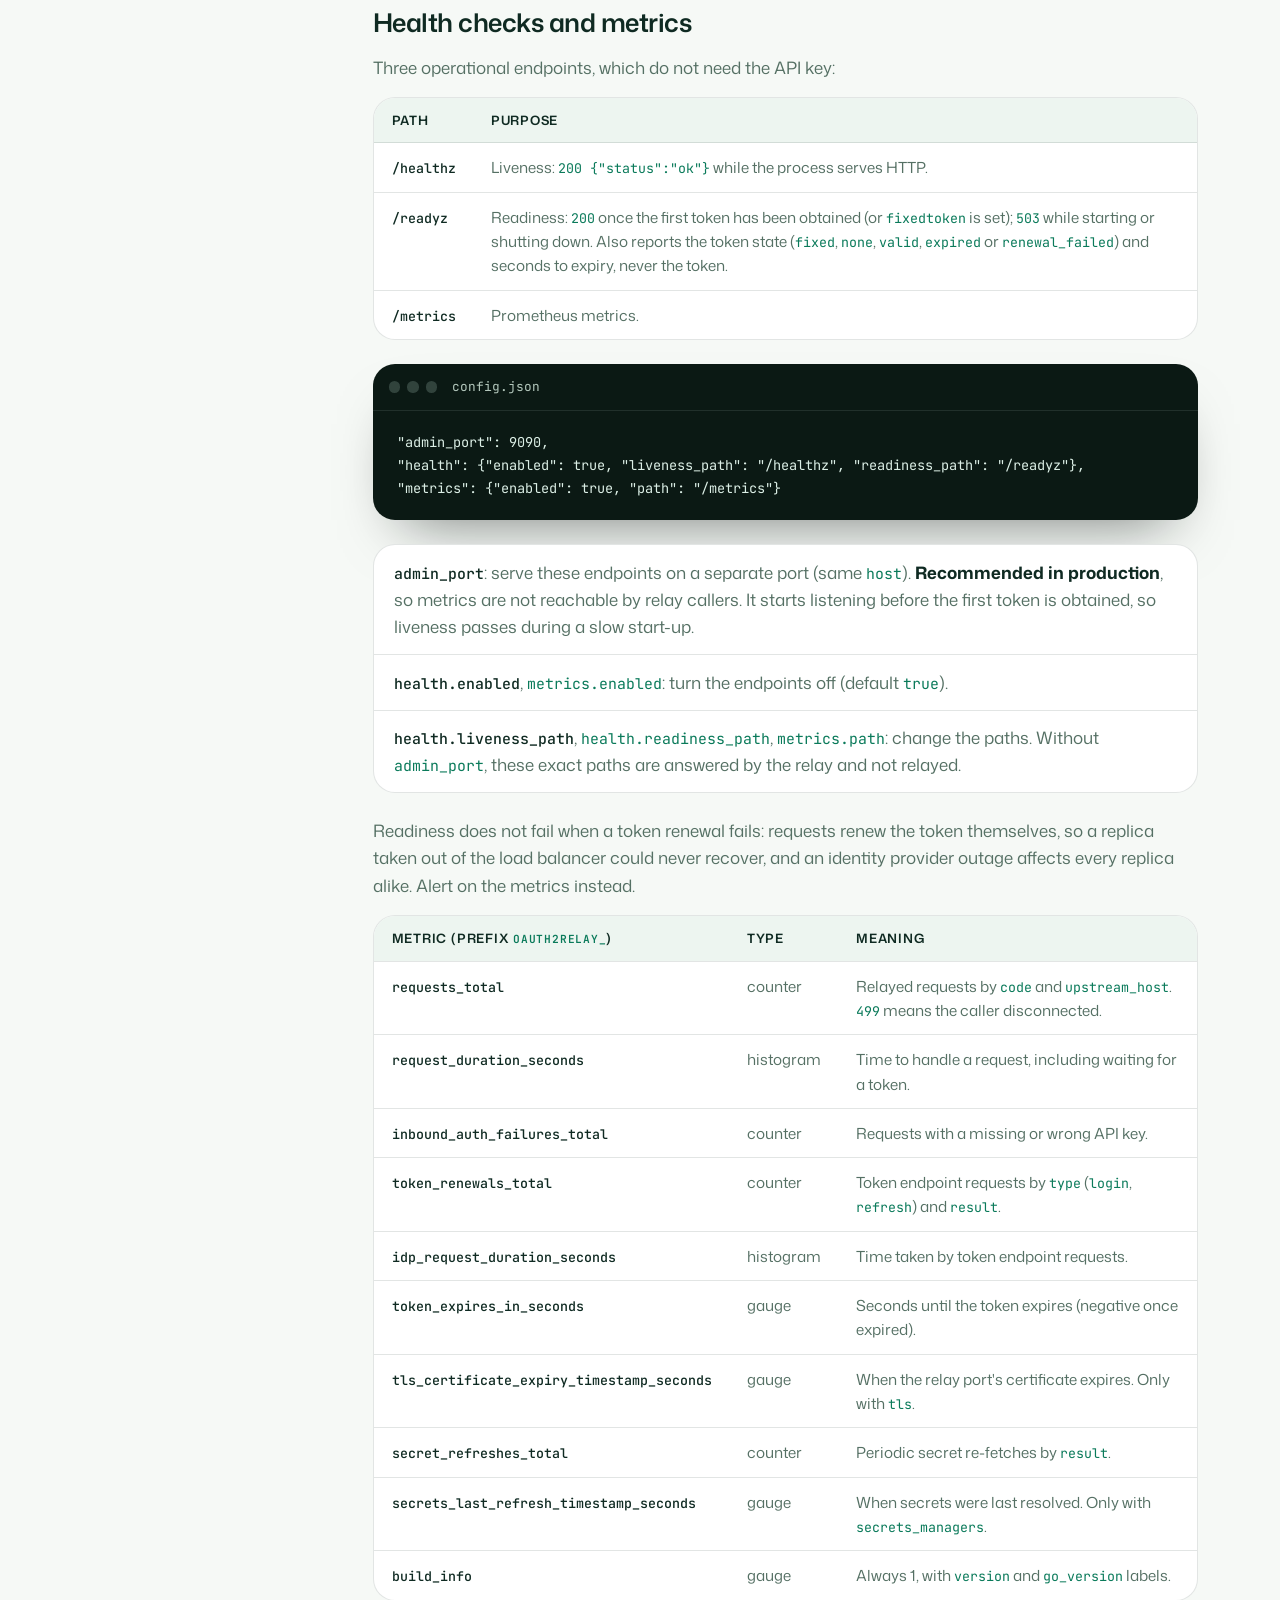
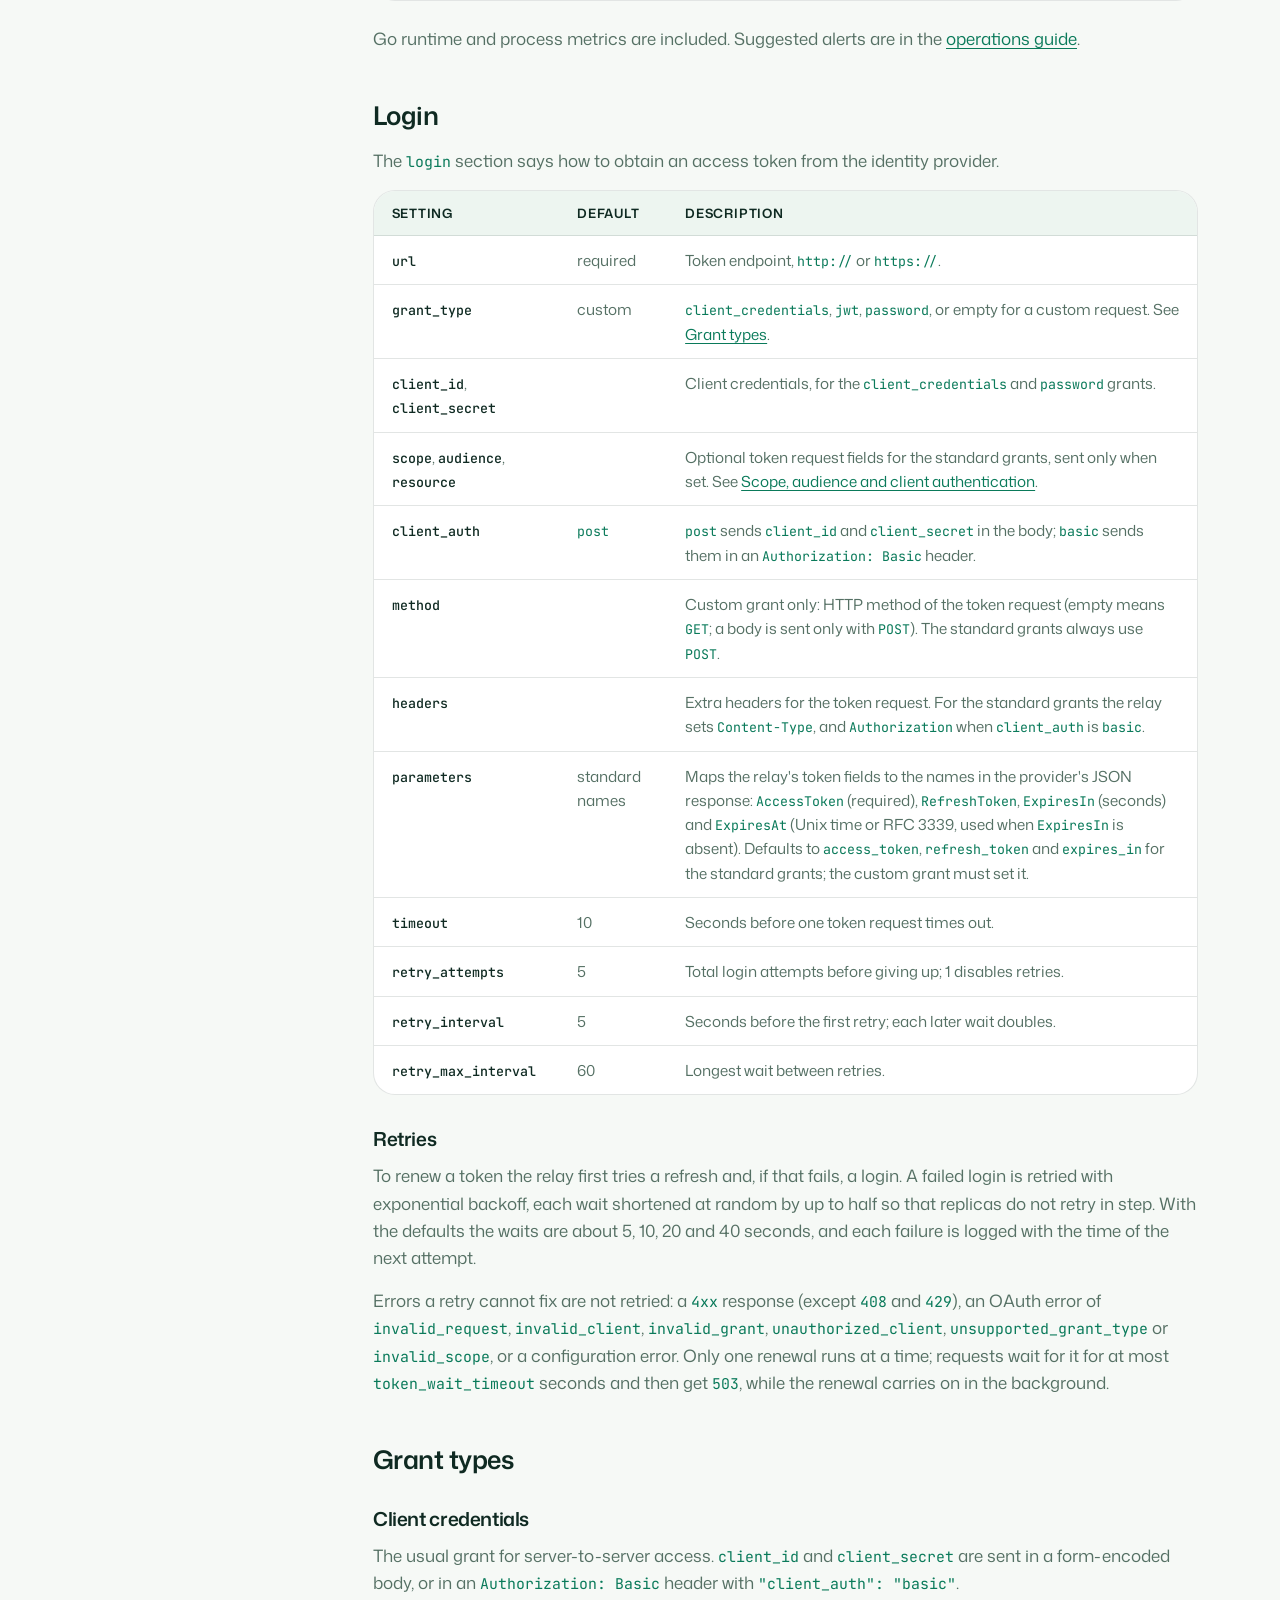
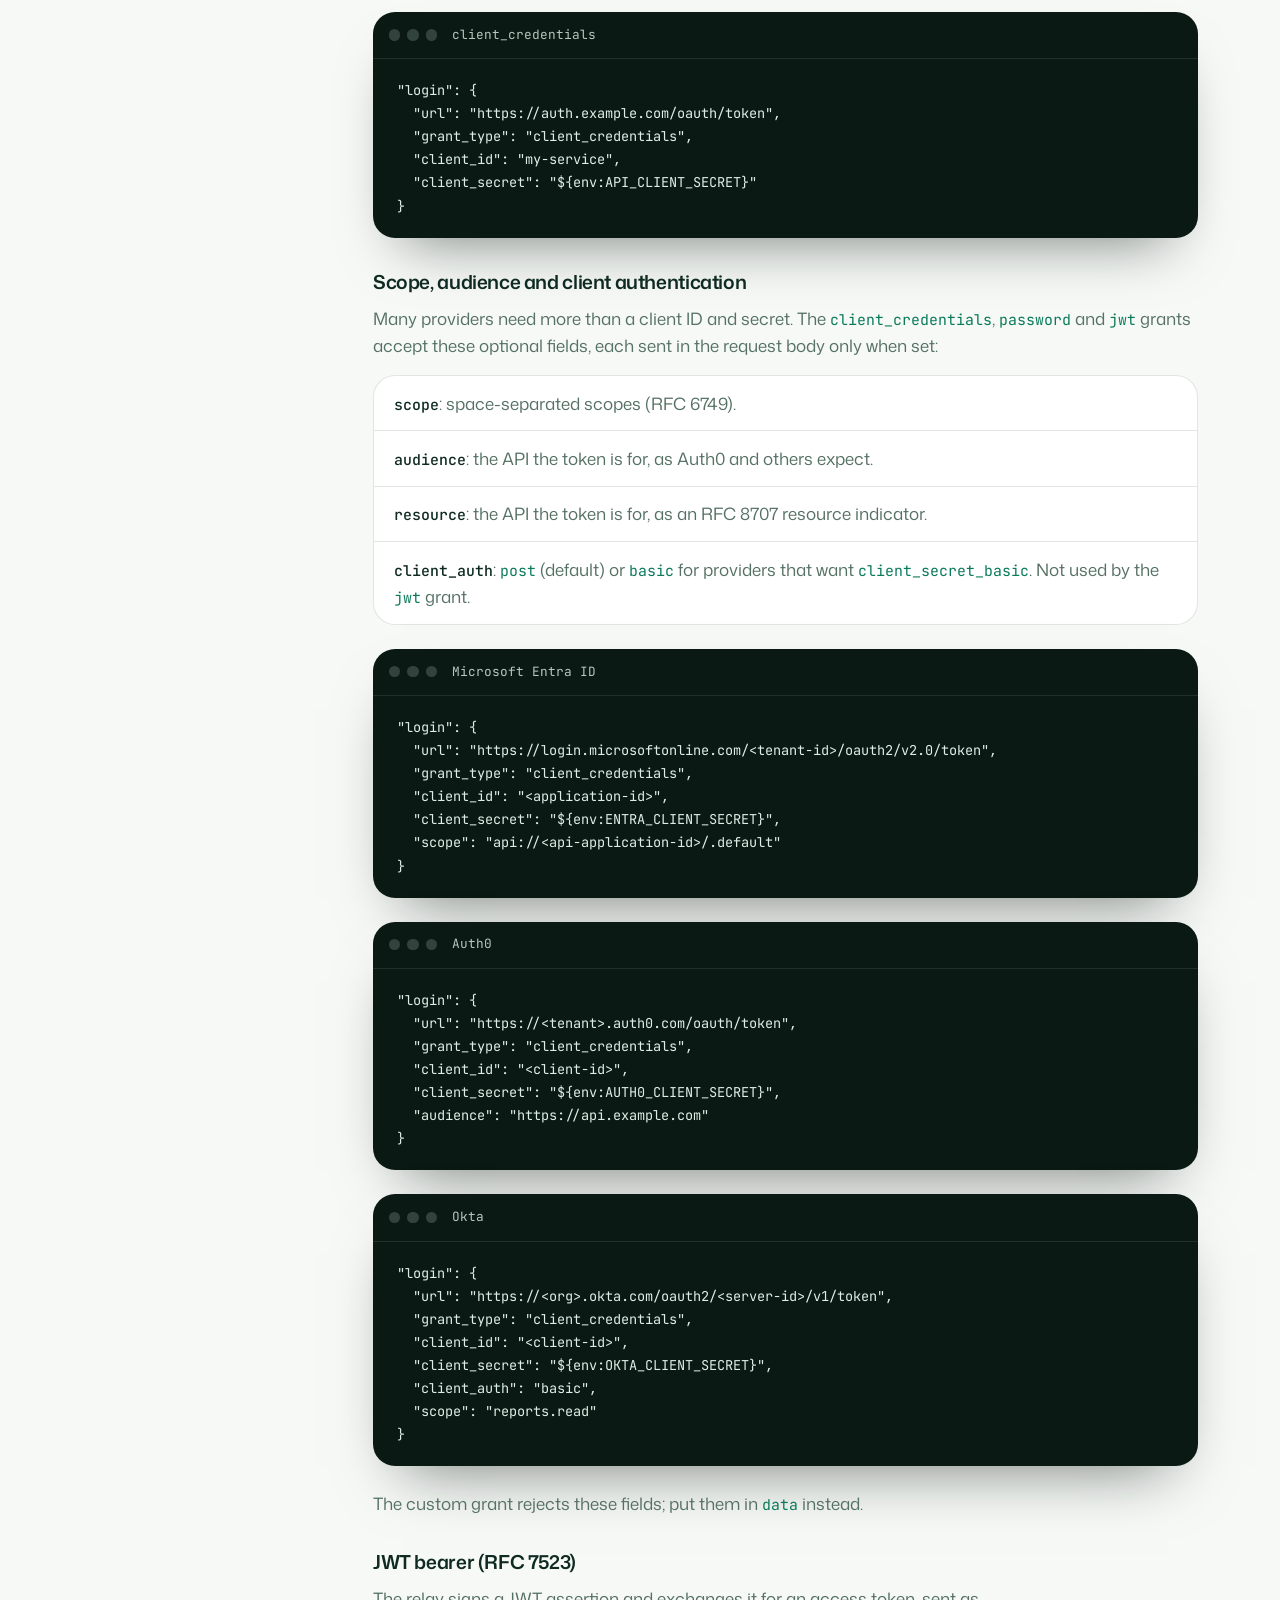
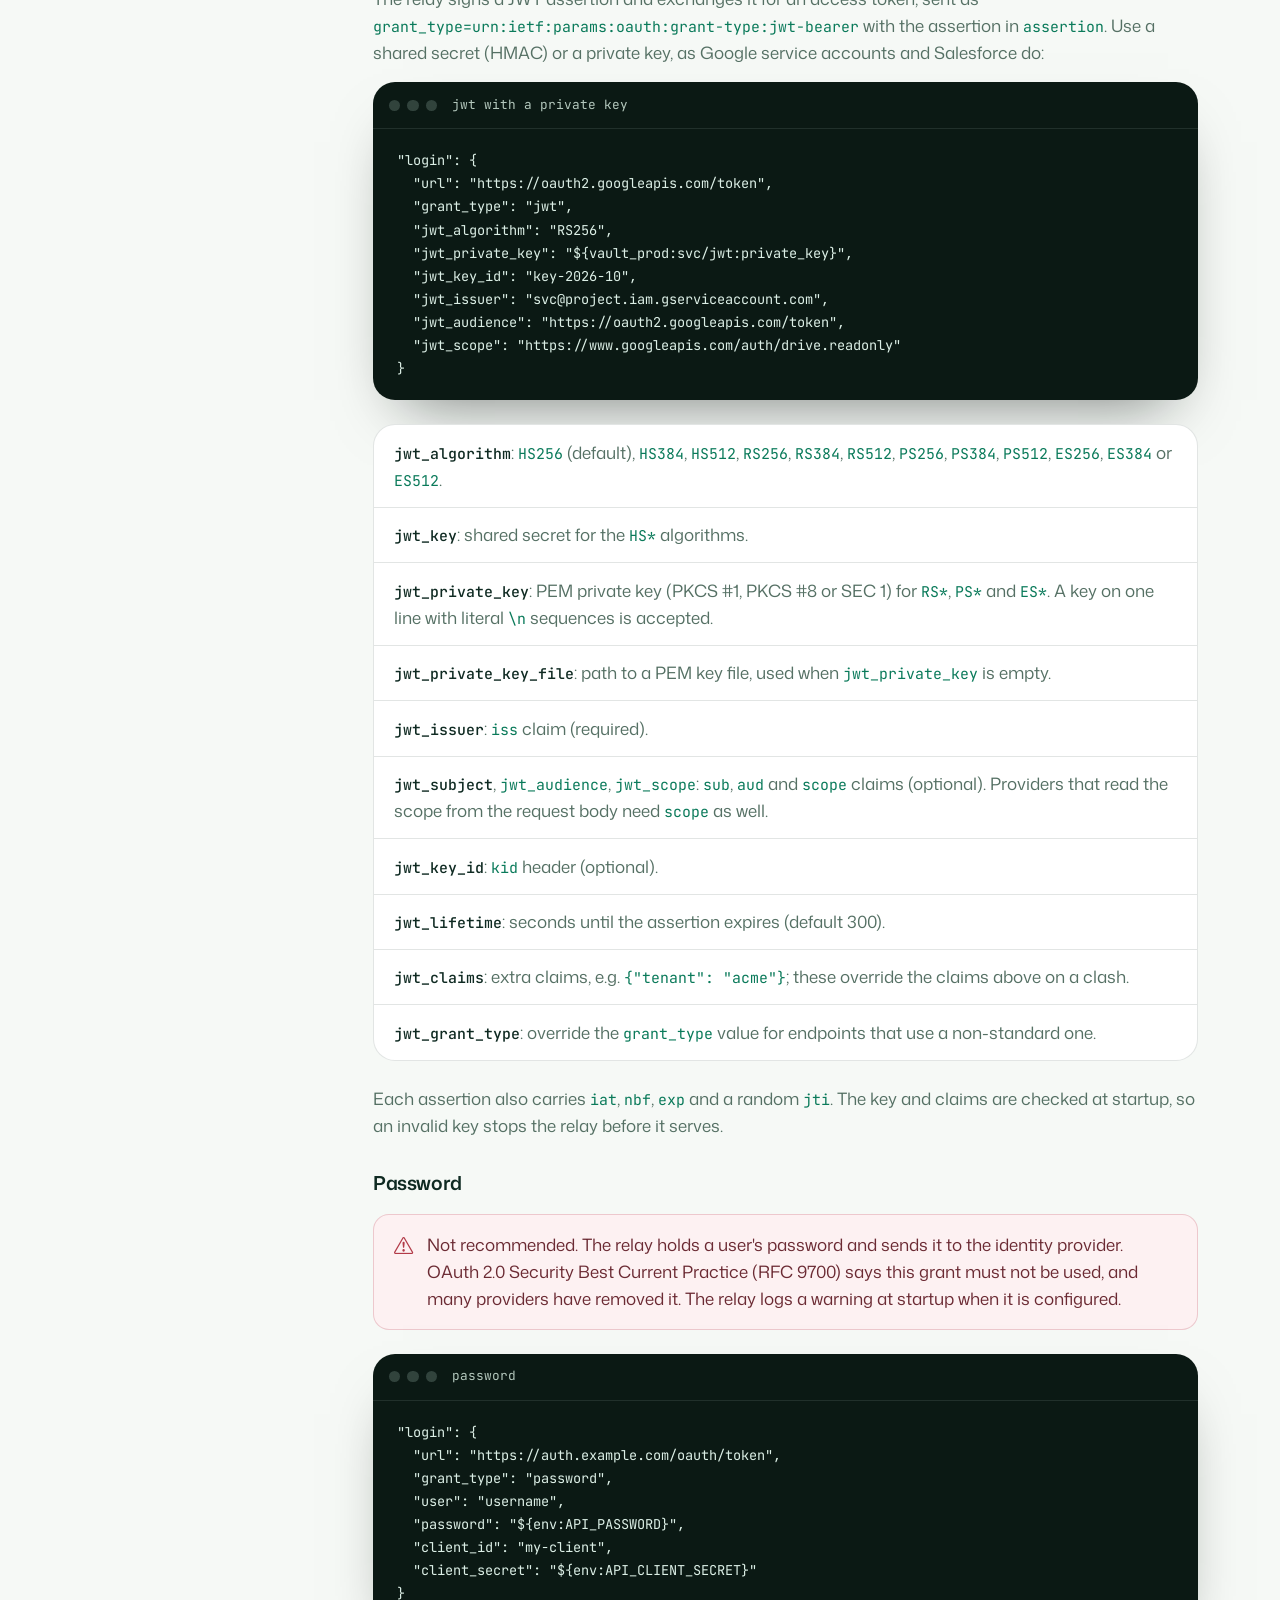
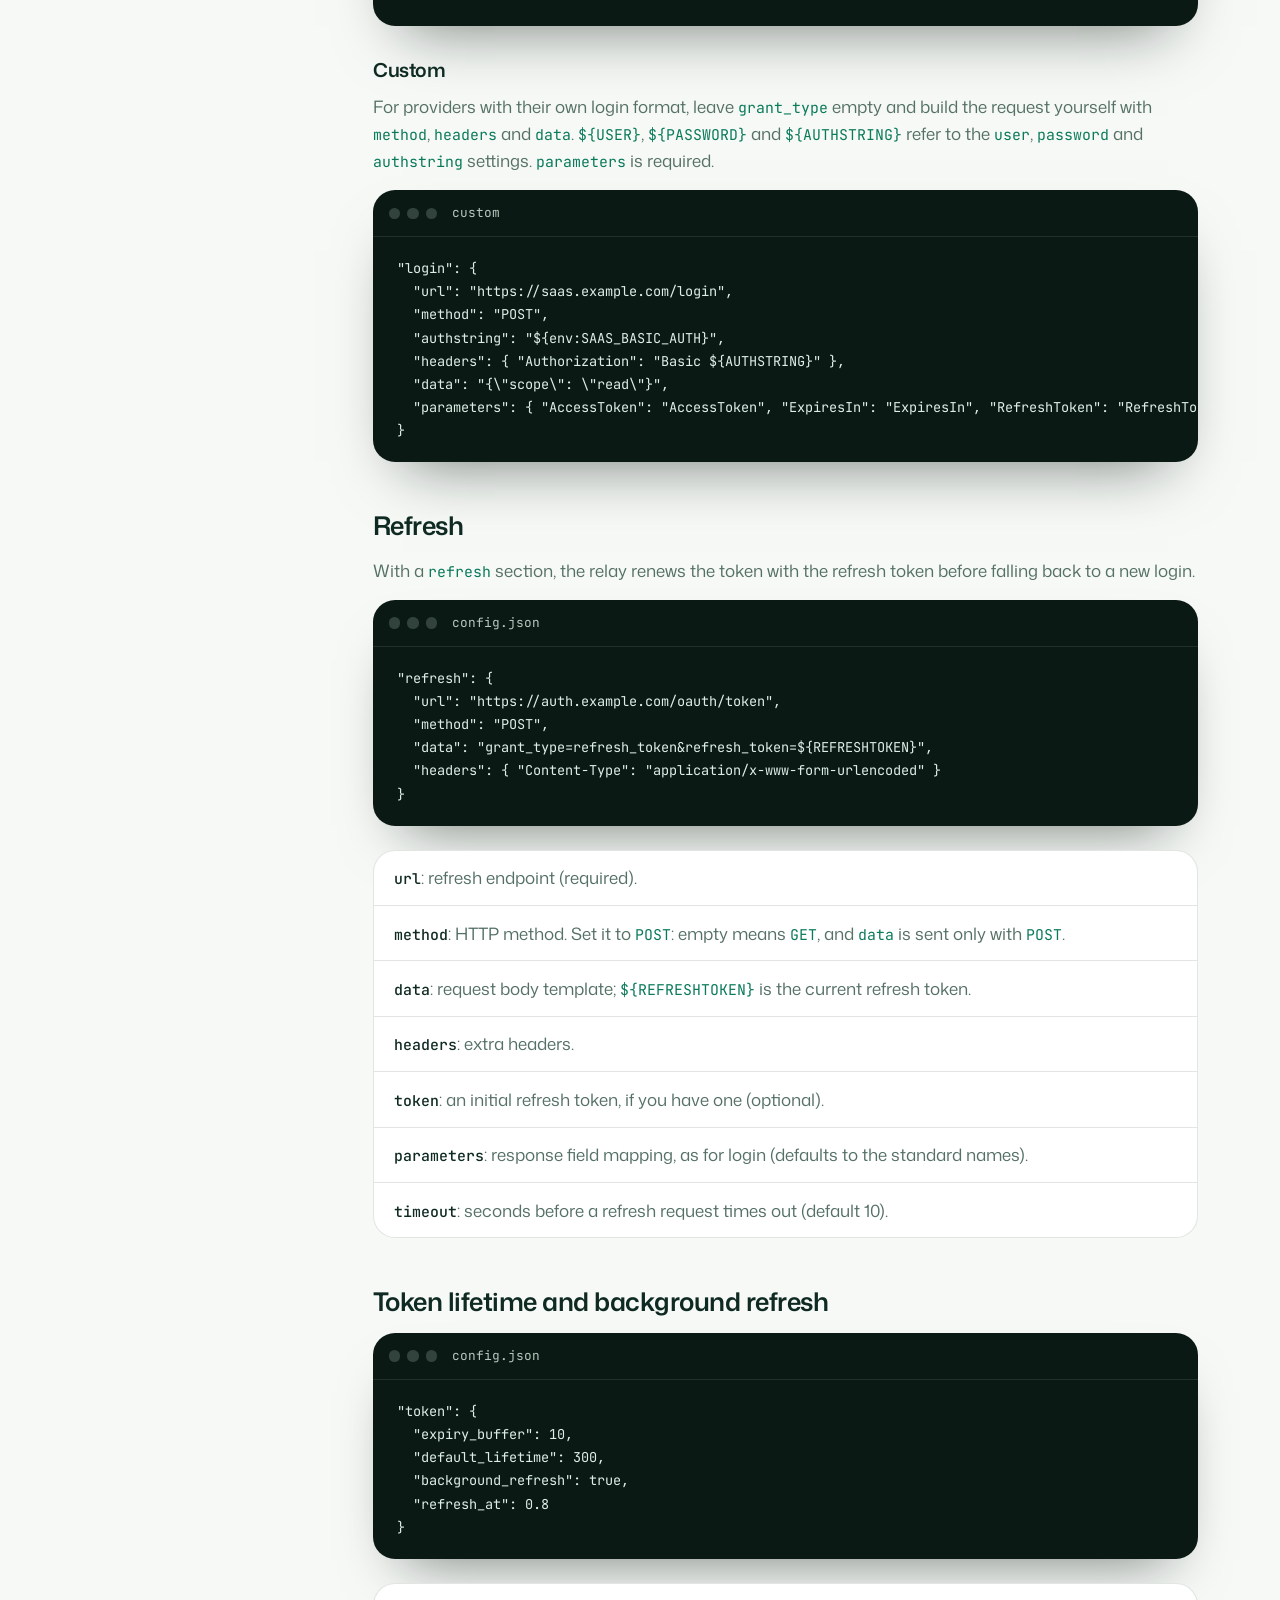
==== commit 41277a52: "docs: release v2.4.3 Co-Authored-By: Claude Opus 5.5 <noreply@anthropic.com>" ====
--- a/web/docs.html
+++ b/web/docs.html
@@ -136,7 +136,7 @@
 
 $ export API_CLIENT_SECRET='s3cr3t'
 $ oauth2relay --config config.json
-level=INFO msg="Starting OAUTH2Relay" version=2.4.2 log_level=info
+level=INFO msg="Starting OAUTH2Relay" version=2.4.3 log_level=info
 level=INFO msg="Initial access token obtained"
 level=INFO msg="Relay server listening" addr=127.0.0.1:8080 relay_mode=passthrough tls=false
 
@@ -151,18 +151,18 @@
           <h4>Linux</h4>
           <div class="code-window">
             <div class="code-window-bar"><i></i><i></i><i></i><span>terminal</span></div>
-            <pre><code>$ curl -LO https://oauth2relay.com/downloads/v2.4.2/oauth2relay_2.4.2_linux_amd64.tar.gz
-$ curl -LO https://oauth2relay.com/downloads/v2.4.2/SHA256SUMS
+            <pre><code>$ curl -LO https://oauth2relay.com/downloads/v2.4.3/oauth2relay_2.4.3_linux_amd64.tar.gz
+$ curl -LO https://oauth2relay.com/downloads/v2.4.3/SHA256SUMS
 $ sha256sum -c SHA256SUMS --ignore-missing
-oauth2relay_2.4.2_linux_amd64.tar.gz: OK
-$ tar xzf oauth2relay_2.4.2_linux_amd64.tar.gz
-$ sudo install -m 0755 oauth2relay_2.4.2_linux_amd64/oauth2relay /usr/local/bin/oauth2relay</code></pre>
+oauth2relay_2.4.3_linux_amd64.tar.gz: OK
+$ tar xzf oauth2relay_2.4.3_linux_amd64.tar.gz
+$ sudo install -m 0755 oauth2relay_2.4.3_linux_amd64/oauth2relay /usr/local/bin/oauth2relay</code></pre>
           </div>
           <p>To run it as a service, use the hardened systemd unit in the archive; the <a href="operations.html#systemd">operations guide</a> has the installation steps.</p>
           <h4>macOS</h4>
           <p>Use <code>shasum -a 256 -c SHA256SUMS --ignore-missing</code> to verify the download. The binary is not signed with an Apple Developer ID, so macOS blocks it the first time. After checking the checksum, remove the quarantine flag: <code>xattr -d com.apple.quarantine oauth2relay</code>.</p>
           <h4>Windows</h4>
-          <p>Extract the zip archive and run <code>oauth2relay.exe --config config.json</code> from a terminal. Check the download with <code>Get-FileHash oauth2relay_2.4.2_windows_amd64.zip -Algorithm SHA256</code> and compare the result with <code>SHA256SUMS</code>.</p>
+          <p>Extract the zip archive and run <code>oauth2relay.exe --config config.json</code> from a terminal. Check the download with <code>Get-FileHash oauth2relay_2.4.3_windows_amd64.zip -Algorithm SHA256</code> and compare the result with <code>SHA256SUMS</code>.</p>
           <h4>Containers</h4>
           <p>Copy the Linux binary into a minimal image. The relay needs only CA certificates, which the distroless base provides, and runs as a non-root user:</p>
           <div class="code-window">
